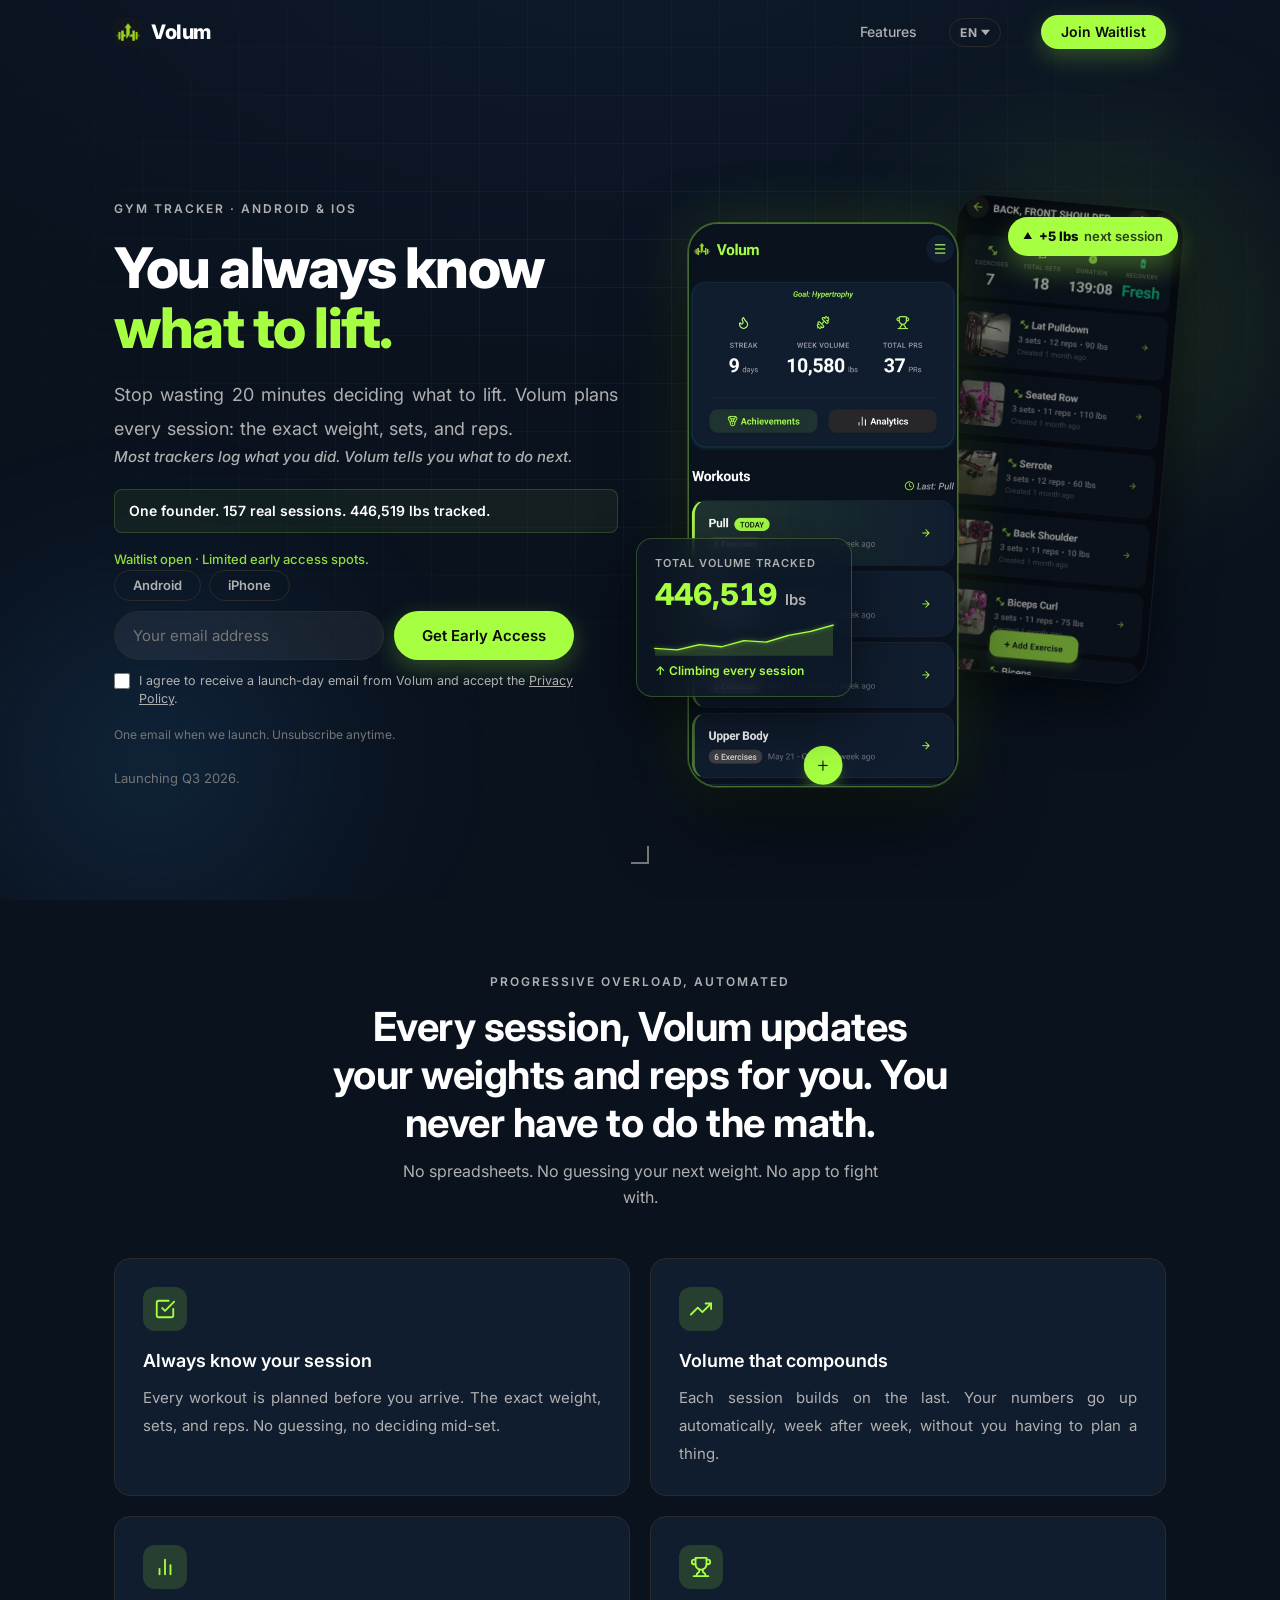
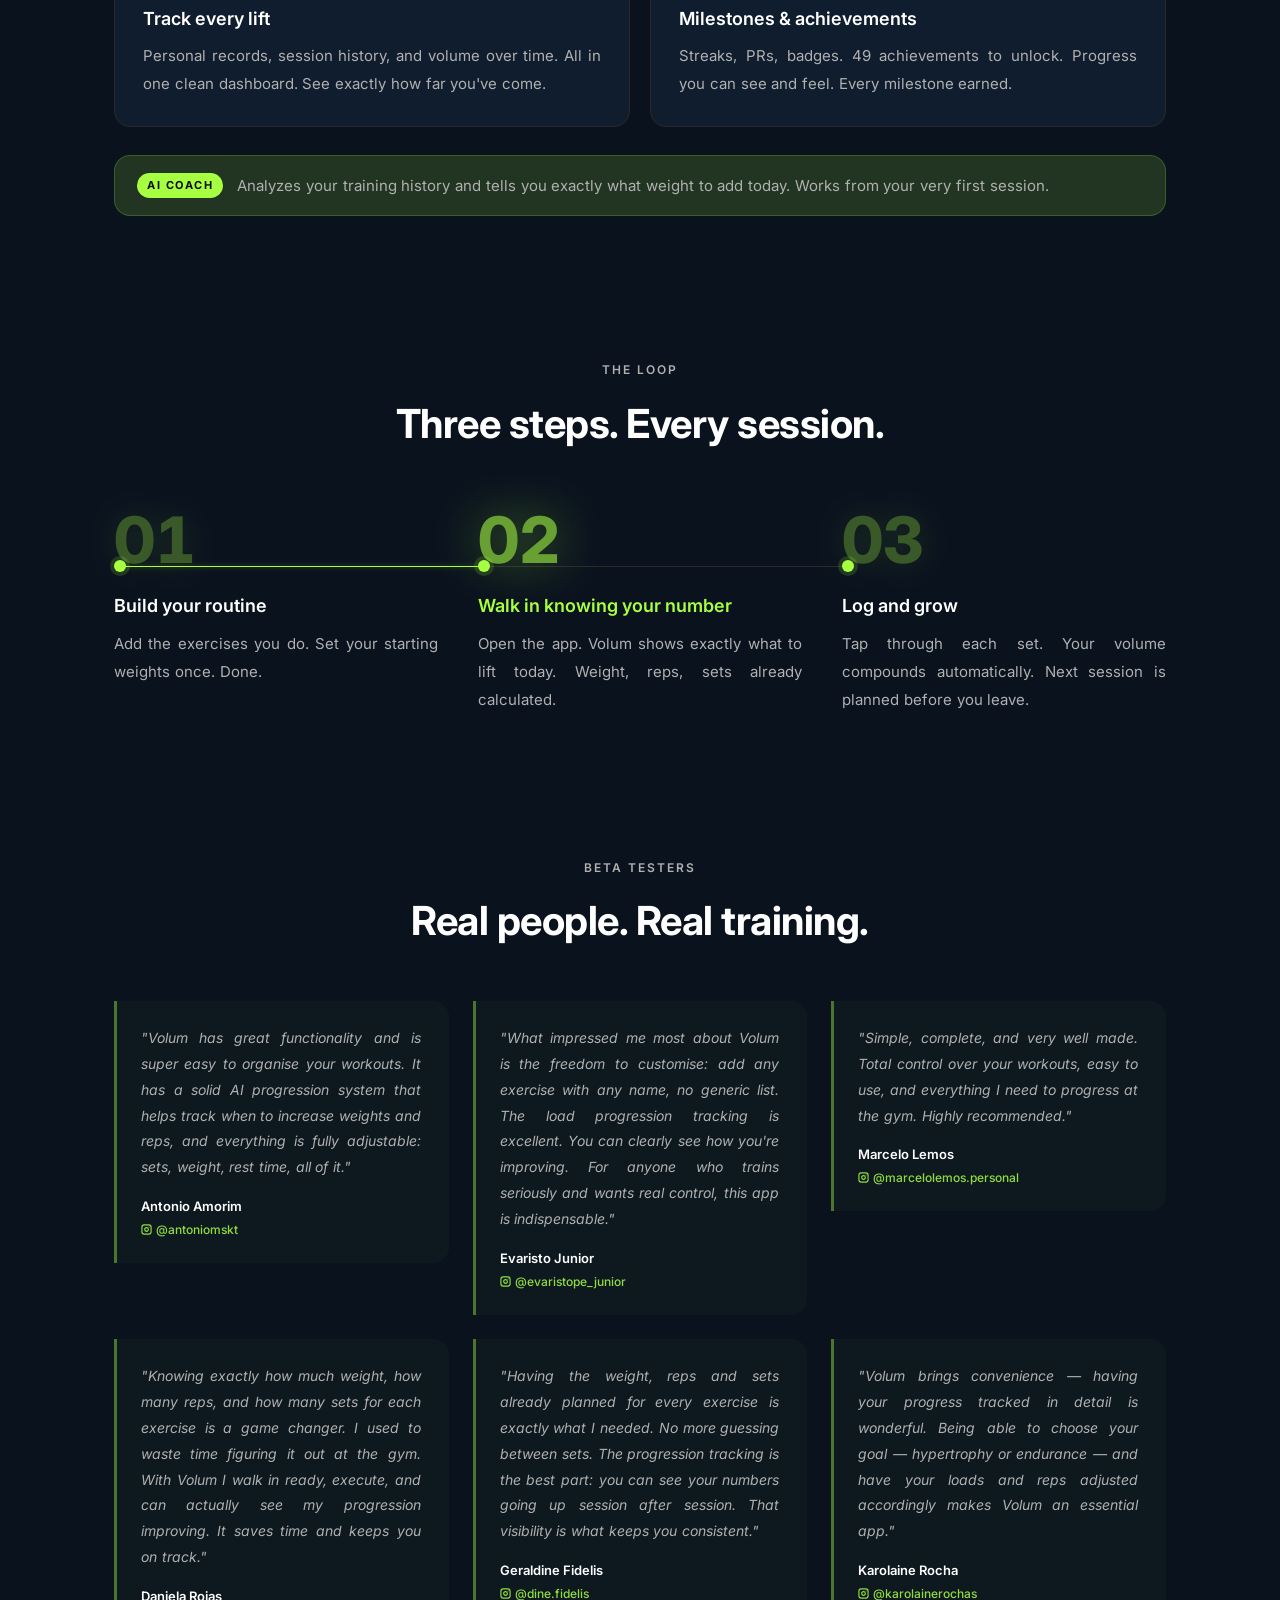
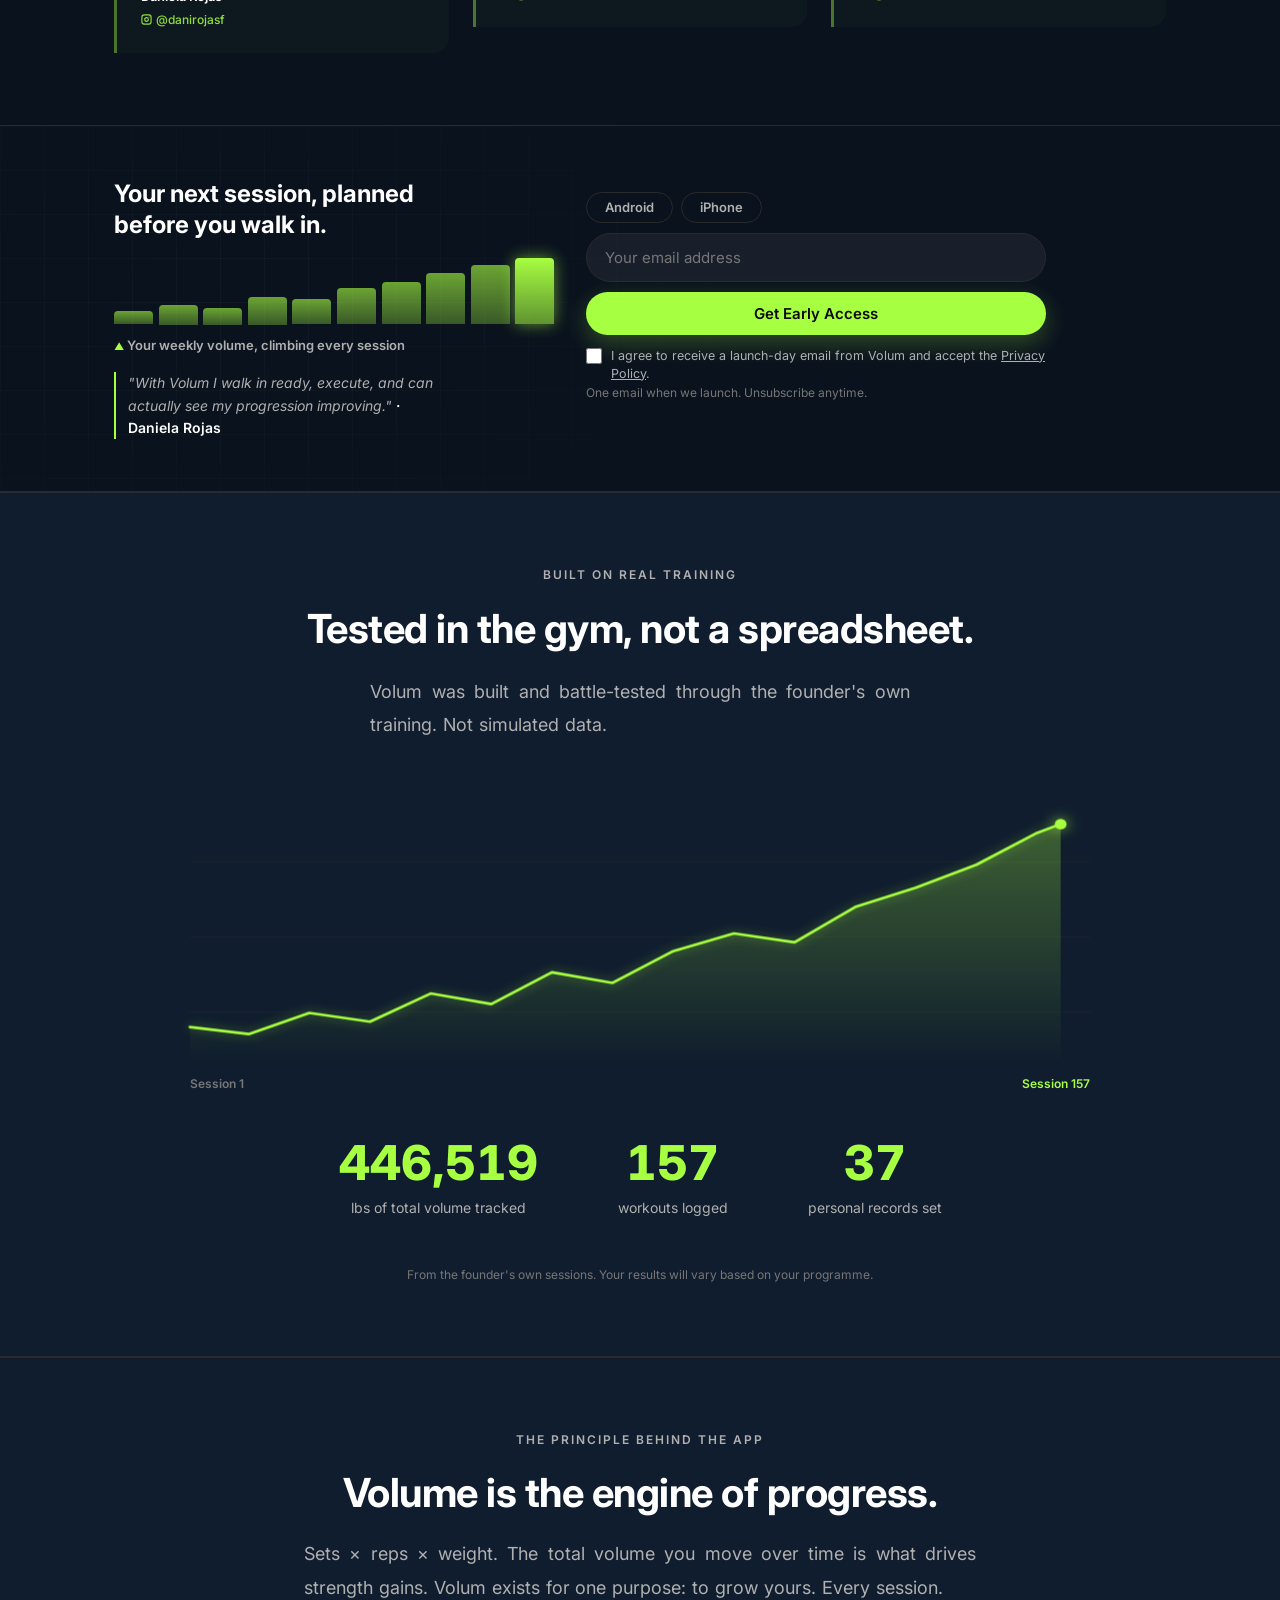
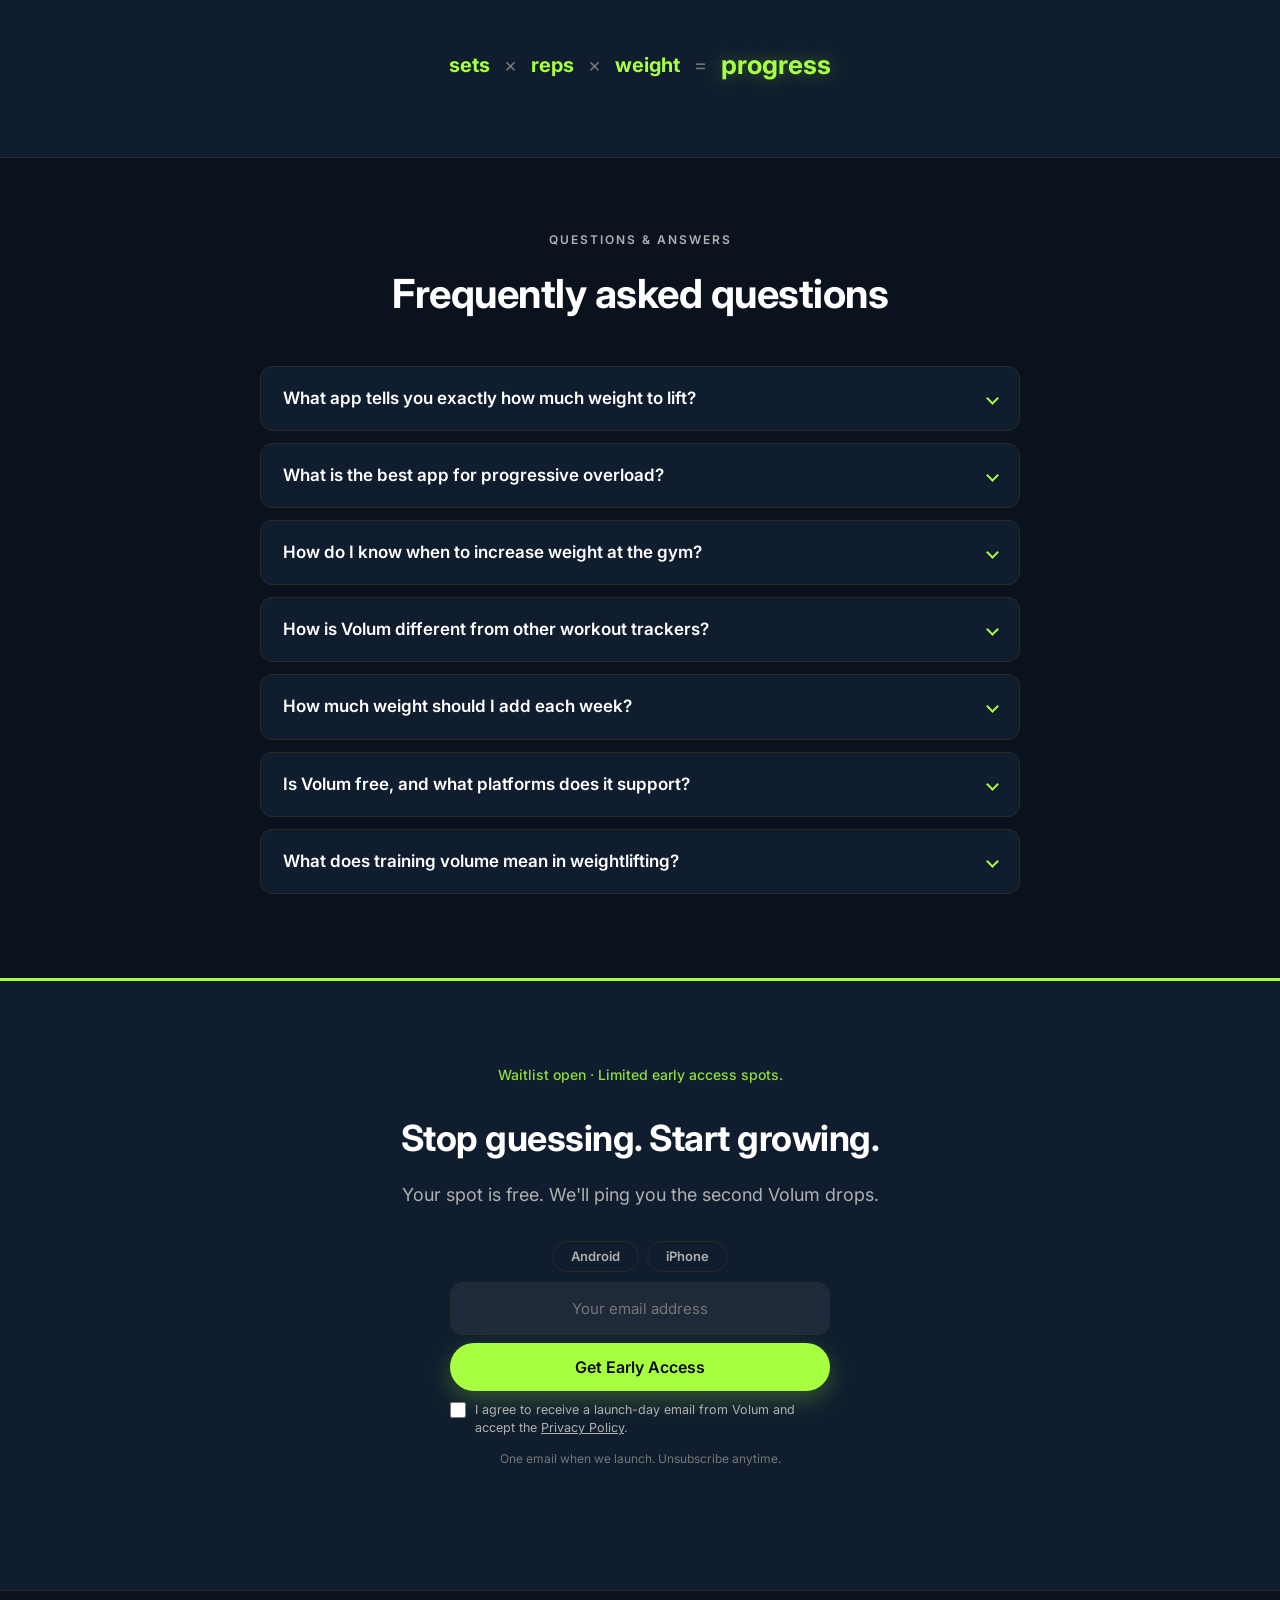
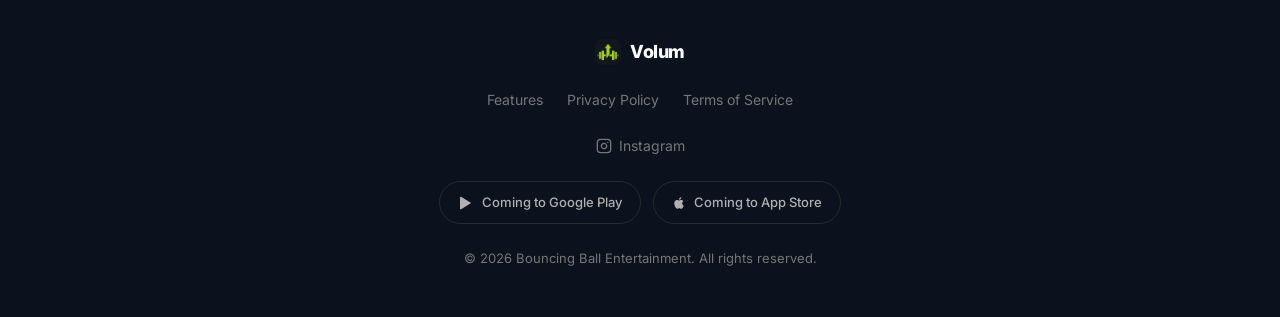
==== index.html @ 9fd7bd4d "feat: redesign hero with app screenshots + volume data card Add app-home/app-workout screens to hero" ====
<!DOCTYPE html>
<html lang="en">
<head>
  <meta charset="UTF-8">
  <meta name="viewport" content="width=device-width, initial-scale=1.0">
  <title>Volum: Free Workout Tracker App · Progressive Overload Made Simple</title>
  <meta name="description" content="Know exactly what to lift every session. Volum plans your workout: weight, sets, and reps. Your volume grows automatically. Free gym log app for Android & iOS, launching Q3 2026.">

  <meta property="og:title"       content="Volum: Free Workout Tracker App">
  <meta property="og:description" content="Know exactly what to lift every session. Volum plans your workout so your volume grows automatically.">
  <meta property="og:image"       content="https://app-volum.com/assets/icon.png">
  <meta property="og:image:width"  content="1024">
  <meta property="og:image:height" content="1024">
  <meta property="og:type"        content="website">
  <meta property="og:url"         content="https://app-volum.com/">
  <meta property="og:locale"      content="en_US">
  <meta name="twitter:card"       content="summary_large_image">
  <link rel="canonical"           href="https://app-volum.com/">
  <link rel="alternate" hreflang="en" href="https://app-volum.com/">
  <link rel="alternate" hreflang="es" href="https://app-volum.com/es/">
  <link rel="alternate" hreflang="pt" href="https://app-volum.com/pt/">
  <link rel="alternate" hreflang="x-default" href="https://app-volum.com/">

  <link rel="preload" as="image" href="assets/icon.png">

  <script defer data-domain="app-volum.com"
          src="https://plausible.io/js/script.js"></script>
  <script>window.plausible=window.plausible||function(){(window.plausible.q=window.plausible.q||[]).push(arguments)}</script>

  <script type="application/ld+json">
  {
    "@context": "https://schema.org",
    "@type": "SoftwareApplication",
    "name": "Volum",
    "description": "Free workout tracker app that plans every session: weight, sets, and reps. Your volume grows automatically.",
    "operatingSystem": ["Android", "iOS"],
    "applicationCategory": "HealthApplication",
    "inLanguage": ["en", "es", "pt"],
    "offers": { "@type": "Offer", "price": "0", "priceCurrency": "USD" },
    "url": "https://app-volum.com/"
  }
  </script>

  <script type="application/ld+json">
  {
    "@context": "https://schema.org",
    "@type": "FAQPage",
    "mainEntity": [
      {
        "@type": "Question",
        "name": "What app tells you exactly how much weight to lift?",
        "acceptedAnswer": { "@type": "Answer", "text": "Volum tells you the exact weight, sets, and reps for every exercise before you start. It analyzes your training history and uses an AI Coach to apply progressive overload automatically, so you never have to guess your next weight at the gym." }
      },
      {
        "@type": "Question",
        "name": "What is the best app for progressive overload?",
        "acceptedAnswer": { "@type": "Answer", "text": "Volum is built specifically for progressive overload. Instead of only logging what you did, it plans your next session, increasing weight, reps, or sets automatically based on your performance, so your training volume keeps climbing week after week." }
      },
      {
        "@type": "Question",
        "name": "How do I know when to increase weight at the gym?",
        "acceptedAnswer": { "@type": "Answer", "text": "A simple rule: increase the weight once you can complete all your planned sets and reps with one or two reps left in reserve. Volum tracks this for you and tells you exactly when and how much to add each session." }
      },
      {
        "@type": "Question",
        "name": "How is Volum different from other workout trackers?",
        "acceptedAnswer": { "@type": "Answer", "text": "Most trackers only log what you already did. Volum is a workout planner: it tells you what to do next. Every session's weight, sets, and reps are calculated for you in advance, then logged as you train, with no spreadsheets and no guessing." }
      },
      {
        "@type": "Question",
        "name": "How much weight should I add each week?",
        "acceptedAnswer": { "@type": "Answer", "text": "For most lifts, adding roughly 2.5 to 5 percent once you hit your rep targets is a sustainable rate of progression. The right amount depends on the exercise and your recovery, so Volum calculates it per exercise to keep each jump small enough to progress safely." }
      },
      {
        "@type": "Question",
        "name": "Is Volum free, and what platforms does it support?",
        "acceptedAnswer": { "@type": "Answer", "text": "Yes. Volum is a free workout tracker for Android and iOS, launching Q3 2026. Join the waitlist to get early access and a single email on launch day, with no credit card required." }
      },
      {
        "@type": "Question",
        "name": "What does training volume mean in weightlifting?",
        "acceptedAnswer": { "@type": "Answer", "text": "Training volume is sets times reps times weight, the total amount of work you move over time. It is a primary driver of muscle and strength gains. Volum tracks your volume every session and grows it gradually through automatic progressive overload." }
      }
    ]
  }
  </script>

  <meta name="theme-color" content="#0A121E">
  <link rel="icon" href="assets/icon.png">
  <link rel="stylesheet" href="style.css?v=2.0">
  <link rel="preconnect" href="https://fonts.googleapis.com">
  <link rel="preconnect" href="https://fonts.gstatic.com" crossorigin>
  <link rel="preload" as="style" href="https://fonts.googleapis.com/css2?family=Inter:wght@400;500;600;700;800&display=swap" onload="this.rel='stylesheet'">
  <noscript><link rel="stylesheet" href="https://fonts.googleapis.com/css2?family=Inter:wght@400;500;600;700;800&display=swap"></noscript>
</head>
<body>

  <!-- ═══════════════════════════════ NAVBAR ═══════════════════════════════ -->
  <nav class="navbar" id="navbar">
    <div class="nav-inner">
      <a href="index.html" class="nav-logo" aria-label="Volum home">
        <img src="assets/icon.png" alt="" class="nav-logo-mark">
        <span class="nav-logo-text">Volum</span>
      </a>
      <div class="nav-links">
        <a href="#features" data-i18n="nav_features">Features</a>
      </div>

      <div class="lang-picker" id="lang-picker">
        <button class="lang-btn" id="lang-btn"
                aria-haspopup="listbox" aria-expanded="false" aria-label="Change language">
          <span id="lang-label">EN</span>
          <svg viewBox="0 0 10 6" fill="currentColor" aria-hidden="true"><path d="M0 0l5 6 5-6z"/></svg>
        </button>
        <ul class="lang-dropdown" id="lang-dropdown" role="listbox" aria-label="Language">
          <li role="option" data-lang="en" tabindex="0" aria-selected="true">English</li>
          <li role="option" data-lang="es" tabindex="0" aria-selected="false">Español</li>
          <li role="option" data-lang="pt" tabindex="0" aria-selected="false">Português</li>
        </ul>
      </div>

      <a href="#waitlist" class="btn btn-accent btn-sm nav-cta" data-i18n="nav_waitlist">Join Waitlist</a>
      <button class="hamburger" id="hamburger"
              aria-label="Open menu" aria-expanded="false" aria-controls="nav-mobile">
        <span></span><span></span><span></span>
      </button>
    </div>
    <div class="nav-mobile" id="nav-mobile">
      <a href="#features"     data-i18n="nav_features">Features</a>
      <a href="#how-it-works" data-i18n="nav_how_it_works">How It Works</a>
      <a href="#testimonials" data-i18n="nav_testimonials">Testimonials</a>
      <a href="#real-numbers" data-i18n="nav_real_results">Real Results</a>
      <a href="#waitlist" class="btn btn-accent" data-i18n="nav_waitlist">Join Waitlist</a>
    </div>
  </nav>

  <!-- ════════════════════════════════ HERO ════════════════════════════════ -->
  <section class="hero">
    <div class="hero-bg" aria-hidden="true">
      <div class="hero-grid"></div>
      <div class="hero-glow hero-glow-blue"></div>
      <div class="hero-glow hero-glow-lime"></div>
    </div>

    <div class="container hero-row">

      <div class="hero-content">
        <p class="hero-eyebrow" data-i18n="hero_eyebrow">Gym Tracker · Android & iOS</p>
        <h1 class="hero-headline" data-i18n-html="hero_headline">You always know<br><span class="hl">what to lift.</span></h1>
        <p class="hero-sub" data-i18n="hero_sub">
          Stop wasting 20 minutes deciding what to lift. Volum plans every session: the exact weight, sets, and reps.
        </p>
        <p class="hero-differentiator" data-i18n="hero_differentiator">Most trackers log what you did. Volum tells you what to do next.</p>
        <p class="hero-proof" data-i18n="hero_proof">One founder. 157 real sessions. 446,519 lbs tracked.</p>
        <p class="waitlist-count" data-i18n="waitlist_hint">Waitlist open · Limited early access spots.</p>
        <div class="platform-picker" data-form="waitlist-form-hero">
          <button type="button" class="btn btn-ghost btn-sm platform-btn" data-platform="android" data-i18n="platform_android">Android</button>
          <button type="button" class="btn btn-ghost btn-sm platform-btn" data-platform="ios" data-i18n="platform_ios">iPhone</button>
        </div>
        <form class="waitlist-form" id="waitlist-form-hero"
              action="https://formspree.io/f/mgoqbdyo" method="POST">
          <input type="hidden" name="utm_source" id="utm-source-hero">
          <input type="hidden" name="platform" class="platform-hidden-input">
          <input class="waitlist-input" type="email" name="email"
                 placeholder="Your email address"
                 data-i18n-placeholder="hero_input"
                 required autocomplete="email">
          <button class="btn btn-accent" type="submit" id="hero-submit-btn"
                  data-i18n="hero_btn">Get Early Access</button>
          <label class="form-consent-check">
            <input type="checkbox" name="consent" value="I agree to receive launch emails and accept the Privacy Policy" required>
            <span data-i18n-html="form_consent">I agree to receive a launch-day email from Volum and accept the <a href="https://bouncingballentertainment.github.io/volum-legal/privacy-policy.html" target="_blank" rel="noopener">Privacy Policy</a>.</span>
          </label>
        </form>
        <p class="form-privacy" data-i18n="form_privacy">No credit card. No spam. One email on launch day.</p>
        <p class="form-message" id="hero-form-msg" aria-live="polite"></p>
        <p class="hero-launch" data-i18n="hero_launch">Launching Q3 2026. Android & iOS.</p>
      </div>

      <div class="hero-visual" aria-label="Volum app screens">
        <div class="hero-stage">
          <div class="hero-screen hero-screen-back">
            <img src="assets/app-workout.jpeg"
                 alt="Volum workout screen showing each exercise with its planned sets, reps, and weight"
                 loading="lazy" width="980" height="2048">
          </div>
          <div class="hero-screen hero-screen-front">
            <img src="assets/app-home.jpeg"
                 alt="Volum home screen showing a 9-day streak, 10,580 lbs weekly volume, and 37 personal records"
                 loading="eager" width="980" height="2048">
          </div>

          <div class="hero-datacard">
            <span class="hero-datacard-label" data-i18n="hero_card_label">Total volume tracked</span>
            <span class="hero-datacard-value"><span class="hero-datacard-num" data-countup="446519">446,519</span> <span class="hero-datacard-unit">lbs</span></span>
            <svg class="hero-spark" viewBox="0 0 200 70" fill="none" preserveAspectRatio="none" aria-hidden="true">
              <path class="hero-spark-area" d="M0,55 L25,58 L50,48 L75,52 L100,40 L125,43 L150,30 L175,22 L200,10 L200,70 L0,70 Z"></path>
              <path class="hero-spark-line" pathLength="1" d="M0,55 L25,58 L50,48 L75,52 L100,40 L125,43 L150,30 L175,22 L200,10"></path>
            </svg>
            <span class="hero-datacard-trend" data-i18n="hero_card_trend">↑ Climbing every session</span>
          </div>

          <div class="hero-chip">
            <span class="hero-chip-up" aria-hidden="true">▲</span> +5 lbs <em data-i18n="hero_chip">next session</em>
          </div>
        </div>
      </div>

    </div><!-- /hero-row -->

    <div class="hero-scroll-hint" aria-hidden="true"><span></span></div>
  </section>

  <!-- ══════════════════════════════ FEATURES ══════════════════════════════ -->
  <section class="features" id="features">
    <div class="container">
      <p class="eyebrow" data-i18n="features_eyebrow">Progressive overload, automated</p>
      <h2 data-i18n-html="features_h2">Every session, Volum updates your weights and reps for you. You never have to do the math.</h2>
      <p class="features-tagline" data-i18n="features_tagline">No spreadsheets. No guessing your next weight. No app to fight with.</p>
      <div class="features-grid">

        <div class="feature-card">
          <div class="feature-icon" aria-hidden="true">
            <svg width="22" height="22" viewBox="0 0 24 24" fill="none"
                 stroke="currentColor" stroke-width="2" stroke-linecap="round" stroke-linejoin="round">
              <path d="M9 11l3 3L22 4"/>
              <path d="M21 12v7a2 2 0 01-2 2H5a2 2 0 01-2-2V5a2 2 0 012-2h11"/>
            </svg>
          </div>
          <h3 data-i18n="feat1_h3">Always know your session</h3>
          <p data-i18n="feat1_p">Every workout is planned before you arrive. The exact weight, sets, and reps. No guessing, no deciding mid-set.</p>
        </div>

        <div class="feature-card">
          <div class="feature-icon" aria-hidden="true">
            <svg width="22" height="22" viewBox="0 0 24 24" fill="none"
                 stroke="currentColor" stroke-width="2" stroke-linecap="round" stroke-linejoin="round">
              <polyline points="23 6 13.5 15.5 8.5 10.5 1 18"/>
              <polyline points="17 6 23 6 23 12"/>
            </svg>
          </div>
          <h3 data-i18n="feat2_h3">Volume that compounds</h3>
          <p data-i18n="feat2_p">Each session builds on the last. Your numbers go up automatically, week after week, without you having to plan a thing.</p>
        </div>

        <div class="feature-card">
          <div class="feature-icon" aria-hidden="true">
            <svg width="22" height="22" viewBox="0 0 24 24" fill="none"
                 stroke="currentColor" stroke-width="2" stroke-linecap="round" stroke-linejoin="round">
              <line x1="18" y1="20" x2="18" y2="10"/>
              <line x1="12" y1="20" x2="12" y2="4"/>
              <line x1="6"  y1="20" x2="6"  y2="14"/>
            </svg>
          </div>
          <h3 data-i18n="feat3_h3">Track every lift</h3>
          <p data-i18n="feat3_p">Personal records, session history, and volume over time. All in one clean dashboard. See exactly how far you've come.</p>
        </div>

        <div class="feature-card">
          <div class="feature-icon" aria-hidden="true">
            <svg width="22" height="22" viewBox="0 0 24 24" fill="none"
                 stroke="currentColor" stroke-width="2" stroke-linecap="round" stroke-linejoin="round">
              <path d="M6 9H4.5a2.5 2.5 0 010-5H6"/>
              <path d="M18 9h1.5a2.5 2.5 0 000-5H18"/>
              <path d="M4 22h16"/>
              <path d="M10 14.66V17c0 .55-.47.98-.97 1.21C7.85 18.75 7 20.24 7 22"/>
              <path d="M14 14.66V17c0 .55.47.98.97 1.21C16.15 18.75 17 20.24 17 22"/>
              <path d="M18 2H6v7a6 6 0 0012 0V2z"/>
            </svg>
          </div>
          <h3 data-i18n="feat4_h3">Milestones & achievements</h3>
          <p data-i18n="feat4_p">Streaks, PRs, badges. 49 achievements to unlock. Progress you can see and feel. Every milestone earned.</p>
        </div>

      </div>

      <div class="features-ai-callout">
        <span class="features-ai-badge">AI Coach</span>
        <p data-i18n="features_ai">Analyzes your training history and tells you exactly what weight to add today. Works from your very first session.</p>
      </div>
    </div>
  </section>

  <!-- ════════════════════════════ HOW IT WORKS ════════════════════════════ -->
  <section class="how-it-works" id="how-it-works">
    <div class="container">
      <p class="eyebrow" data-i18n="hiw_eyebrow">The loop</p>
      <h2 data-i18n="hiw_h2">Three steps. Every session.</h2>
      <div class="steps-grid" id="steps-grid">

        <div class="step">
          <span class="step-number" aria-hidden="true">01</span>
          <div class="step-dot" aria-hidden="true"></div>
          <h3 data-i18n="step1_h3">Build your routine</h3>
          <p data-i18n="step1_p">Add the exercises you do. Set your starting weights once. Done.</p>
        </div>

        <div class="step">
          <span class="step-number" aria-hidden="true">02</span>
          <div class="step-dot" aria-hidden="true"></div>
          <h3 data-i18n="step2_h3">Walk in knowing your number</h3>
          <p data-i18n="step2_p">Open the app. Volum shows exactly what to lift today. Weight, reps, sets already calculated.</p>
        </div>

        <div class="step">
          <span class="step-number" aria-hidden="true">03</span>
          <div class="step-dot" aria-hidden="true"></div>
          <h3 data-i18n="step3_h3">Log and grow</h3>
          <p data-i18n="step3_p">Tap through each set. Your volume compounds automatically. Next session is planned before you leave.</p>
        </div>

      </div>
    </div>
  </section>

  <!-- ════════════════════════════ TESTIMONIALS ═══════════════════════════ -->
  <section class="testimonials" id="testimonials">
    <div class="container">
      <p class="eyebrow" data-i18n="testimonials_eyebrow">Beta Testers</p>
      <h2 class="testimonials-heading" data-i18n="testimonials_h2">Real people. Real training.</h2>
      <div class="testimonials-grid">

        <div class="testimonial-card" data-href="https://www.instagram.com/antoniomskt/">
          <blockquote class="testimonial-quote" data-i18n="testimonial1_quote">"Volum has great functionality and is super easy to organise your workouts. It has a solid AI progression system that helps track when to increase weights and reps, and everything is fully adjustable: sets, weight, rest time, all of it."</blockquote>
          <div class="testimonial-attr">
            <span class="testimonial-name">Antonio Amorim</span>
            <a class="testimonial-handle" href="https://www.instagram.com/antoniomskt/" target="_blank" rel="noopener"><svg width="11" height="11" viewBox="0 0 24 24" fill="none" stroke="currentColor" stroke-width="2.5" stroke-linecap="round" stroke-linejoin="round" aria-hidden="true"><rect x="2" y="2" width="20" height="20" rx="5" ry="5"/><path d="M16 11.37A4 4 0 1112.63 8 4 4 0 0116 11.37z"/><line x1="17.5" y1="6.5" x2="17.51" y2="6.5"/></svg>@antoniomskt</a>
          </div>
        </div>

        <div class="testimonial-card" data-href="https://www.instagram.com/evaristope_junior/">
          <blockquote class="testimonial-quote" data-i18n="testimonial2_quote">"What impressed me most about Volum is the freedom to customise: add any exercise with any name, no generic list. The load progression tracking is excellent. You can clearly see how you're improving. For anyone who trains seriously and wants real control, this app is indispensable."</blockquote>
          <div class="testimonial-attr">
            <span class="testimonial-name">Evaristo Junior</span>
            <a class="testimonial-handle" href="https://www.instagram.com/evaristope_junior/" target="_blank" rel="noopener"><svg width="11" height="11" viewBox="0 0 24 24" fill="none" stroke="currentColor" stroke-width="2.5" stroke-linecap="round" stroke-linejoin="round" aria-hidden="true"><rect x="2" y="2" width="20" height="20" rx="5" ry="5"/><path d="M16 11.37A4 4 0 1112.63 8 4 4 0 0116 11.37z"/><line x1="17.5" y1="6.5" x2="17.51" y2="6.5"/></svg>@evaristope_junior</a>
          </div>
        </div>

        <div class="testimonial-card" data-href="https://www.instagram.com/marcelolemos.personal/">
          <blockquote class="testimonial-quote" data-i18n="testimonial3_quote">"Simple, complete, and very well made. Total control over your workouts, easy to use, and everything I need to progress at the gym. Highly recommended."</blockquote>
          <div class="testimonial-attr">
            <span class="testimonial-name">Marcelo Lemos</span>
            <a class="testimonial-handle" href="https://www.instagram.com/marcelolemos.personal/" target="_blank" rel="noopener"><svg width="11" height="11" viewBox="0 0 24 24" fill="none" stroke="currentColor" stroke-width="2.5" stroke-linecap="round" stroke-linejoin="round" aria-hidden="true"><rect x="2" y="2" width="20" height="20" rx="5" ry="5"/><path d="M16 11.37A4 4 0 1112.63 8 4 4 0 0116 11.37z"/><line x1="17.5" y1="6.5" x2="17.51" y2="6.5"/></svg>@marcelolemos.personal</a>
          </div>
        </div>

        <div class="testimonial-card" data-href="https://www.instagram.com/danirojasf/">
          <blockquote class="testimonial-quote" data-i18n="testimonial4_quote">"Knowing exactly how much weight, how many reps, and how many sets for each exercise is a game changer. I used to waste time figuring it out at the gym. With Volum I walk in ready, execute, and can actually see my progression improving. It saves time and keeps you on track."</blockquote>
          <div class="testimonial-attr">
            <span class="testimonial-name">Daniela Rojas</span>
            <a class="testimonial-handle" href="https://www.instagram.com/danirojasf/" target="_blank" rel="noopener"><svg width="11" height="11" viewBox="0 0 24 24" fill="none" stroke="currentColor" stroke-width="2.5" stroke-linecap="round" stroke-linejoin="round" aria-hidden="true"><rect x="2" y="2" width="20" height="20" rx="5" ry="5"/><path d="M16 11.37A4 4 0 1112.63 8 4 4 0 0116 11.37z"/><line x1="17.5" y1="6.5" x2="17.51" y2="6.5"/></svg>@danirojasf</a>
          </div>
        </div>

        <div class="testimonial-card" data-href="https://www.instagram.com/dine.fidelis/">
          <blockquote class="testimonial-quote" data-i18n="testimonial5_quote">"Having the weight, reps and sets already planned for every exercise is exactly what I needed. No more guessing between sets. The progression tracking is the best part: you can see your numbers going up session after session. That visibility is what keeps you consistent."</blockquote>
          <div class="testimonial-attr">
            <span class="testimonial-name">Geraldine Fidelis</span>
            <a class="testimonial-handle" href="https://www.instagram.com/dine.fidelis/" target="_blank" rel="noopener"><svg width="11" height="11" viewBox="0 0 24 24" fill="none" stroke="currentColor" stroke-width="2.5" stroke-linecap="round" stroke-linejoin="round" aria-hidden="true"><rect x="2" y="2" width="20" height="20" rx="5" ry="5"/><path d="M16 11.37A4 4 0 1112.63 8 4 4 0 0116 11.37z"/><line x1="17.5" y1="6.5" x2="17.51" y2="6.5"/></svg>@dine.fidelis</a>
          </div>
        </div>

        <div class="testimonial-card" data-href="https://www.instagram.com/karolainerochas/">
          <blockquote class="testimonial-quote" data-i18n="testimonial6_quote">"Volum brings convenience — having your progress tracked in detail is wonderful. Being able to choose your goal — hypertrophy or endurance — and have your loads and reps adjusted accordingly makes Volum an essential app."</blockquote>
          <div class="testimonial-attr">
            <span class="testimonial-name">Karolaine Rocha</span>
            <a class="testimonial-handle" href="https://www.instagram.com/karolainerochas/" target="_blank" rel="noopener"><svg width="11" height="11" viewBox="0 0 24 24" fill="none" stroke="currentColor" stroke-width="2.5" stroke-linecap="round" stroke-linejoin="round" aria-hidden="true"><rect x="2" y="2" width="20" height="20" rx="5" ry="5"/><path d="M16 11.37A4 4 0 1112.63 8 4 4 0 0116 11.37z"/><line x1="17.5" y1="6.5" x2="17.51" y2="6.5"/></svg>@karolainerochas</a>
          </div>
        </div>

      </div>
    </div>
  </section>

  <!-- ══════════════════════════════ MID-PAGE CTA ══════════════════════════ -->
  <section class="mid-cta">
    <div class="container">
      <div class="mid-cta-inner">
        <div class="mid-cta-left">
          <p class="mid-cta-heading" data-i18n="mid_cta_text">Your next session, planned before you walk in.</p>
          <div class="mid-cta-data">
            <div class="mcd-bars" aria-hidden="true">
              <span style="height:20%"></span>
              <span style="height:30%"></span>
              <span style="height:25%"></span>
              <span style="height:42%"></span>
              <span style="height:38%"></span>
              <span style="height:55%"></span>
              <span style="height:64%"></span>
              <span style="height:78%"></span>
              <span style="height:90%"></span>
              <span style="height:100%" class="mcd-peak"></span>
            </div>
            <p class="mcd-caption"><span class="mcd-arrow" aria-hidden="true">▲</span> <span data-i18n="mid_cta_stat">Your weekly volume, climbing every session</span></p>
          </div>
          <blockquote class="mid-cta-quote" data-i18n-html="mid_cta_quote">"With Volum I walk in ready, execute, and can actually see my progression improving."<cite> · Daniela Rojas</cite></blockquote>
        </div>
        <div class="mid-cta-right">
          <div class="platform-picker" data-form="waitlist-form-mid">
            <button type="button" class="btn btn-ghost btn-sm platform-btn" data-platform="android" data-i18n="platform_android">Android</button>
            <button type="button" class="btn btn-ghost btn-sm platform-btn" data-platform="ios" data-i18n="platform_ios">iPhone</button>
          </div>
          <form class="waitlist-form mid-cta-form" id="waitlist-form-mid"
                action="https://formspree.io/f/mgoqbdyo" method="POST">
            <input type="hidden" name="utm_source" id="utm-source-mid">
            <input type="hidden" name="platform" class="platform-hidden-input">
            <input class="waitlist-input" type="email" name="email"
                   placeholder="Your email address"
                   data-i18n-placeholder="hero_input"
                   required autocomplete="email">
            <button class="btn btn-accent" type="submit" id="mid-submit-btn"
                    data-i18n="hero_btn">Get Early Access</button>
            <label class="form-consent-check">
              <input type="checkbox" name="consent" value="I agree to receive launch emails and accept the Privacy Policy" required>
              <span data-i18n-html="form_consent">I agree to receive a launch-day email from Volum and accept the <a href="https://bouncingballentertainment.github.io/volum-legal/privacy-policy.html" target="_blank" rel="noopener">Privacy Policy</a>.</span>
            </label>
          </form>
          <p class="form-privacy" data-i18n="form_privacy">No credit card. No spam. One email on launch day.</p>
            <p class="form-message" id="mid-form-msg" aria-live="polite"></p>
        </div>
      </div>
    </div>
  </section>

  <!-- ════════════════════════════ REAL NUMBERS ════════════════════════════ -->
  <section class="real-numbers" id="real-numbers">
    <div class="container">
      <p class="eyebrow" data-i18n="stats_eyebrow">Built on real training</p>
      <h2 data-i18n="stats_h2">Tested in the gym, not a spreadsheet.</h2>
      <p class="section-sub" data-i18n="stats_sub">
        Volum was built and battle-tested through the founder's own training. Not simulated data.
      </p>
      <div class="volume-chart" id="volume-chart">
        <svg class="vc-svg" viewBox="0 0 920 340" preserveAspectRatio="none" aria-hidden="true">
          <defs>
            <linearGradient id="vc-fill" x1="0" y1="0" x2="0" y2="1">
              <stop offset="0%" stop-color="#A7FF41" stop-opacity="0.30"></stop>
              <stop offset="100%" stop-color="#A7FF41" stop-opacity="0"></stop>
            </linearGradient>
          </defs>
          <g class="vc-grid" stroke="#2A2A2A" stroke-width="1">
            <line x1="0" y1="85" x2="920" y2="85"></line>
            <line x1="0" y1="170" x2="920" y2="170"></line>
            <line x1="0" y1="255" x2="920" y2="255"></line>
          </g>
          <path class="vc-area" fill="url(#vc-fill)" d="M0,272 L60,280 L122,256 L184,266 L246,234 L308,246 L370,210 L432,222 L494,186 L556,166 L618,176 L680,136 L742,114 L804,88 L866,52 L890,42 L890,315 L0,315 Z"></path>
          <path class="vc-line" pathLength="1" fill="none" stroke="#A7FF41" stroke-width="3" stroke-linecap="round" stroke-linejoin="round" d="M0,272 L60,280 L122,256 L184,266 L246,234 L308,246 L370,210 L432,222 L494,186 L556,166 L618,176 L680,136 L742,114 L804,88 L866,52 L890,42"></path>
          <circle class="vc-dot" cx="890" cy="42" r="6" fill="#A7FF41"></circle>
        </svg>
        <span class="vc-caption vc-cap-start" data-i18n="vc_start">Session 1</span>
        <span class="vc-caption vc-cap-end" data-i18n="vc_end">Session 157</span>
      </div>
      <div class="stats-grid">
        <div class="stat-item">
          <span class="stat-number" data-target="446519">446,519</span>
          <span class="stat-label" data-i18n="stat1_label">lbs of total volume tracked</span>
        </div>
        <div class="stat-item">
          <span class="stat-number" data-target="157">157</span>
          <span class="stat-label" data-i18n="stat2_label">workouts logged</span>
        </div>
        <div class="stat-item">
          <span class="stat-number" data-target="37">37</span>
          <span class="stat-label" data-i18n="stat3_label">personal records set</span>
        </div>
      </div>
      <p class="stats-fine-print" data-i18n="stats_fine">From the founder's own sessions. Your results will vary based on your programme.</p>
    </div>
  </section>

  <!-- ══════════════════════════ VOLUME STATEMENT ═══════════════════════════ -->
  <section class="volume-statement">
    <div class="container">
      <p class="eyebrow" data-i18n="vol_eyebrow">The principle behind the app</p>
      <h2 data-i18n="vol_h2">Volume is the engine of progress.</h2>
      <p class="volume-body" data-i18n="vol_body">
        Sets × reps × weight. The total volume you move over time is what drives strength gains.
        Volum exists for one purpose: to grow yours. Every session.
      </p>
      <div class="volume-formula" aria-label="sets times reps times weight equals progress">
        <span data-i18n="vol_sets">sets</span>
        <span class="op">×</span>
        <span data-i18n="vol_reps">reps</span>
        <span class="op">×</span>
        <span data-i18n="vol_weight">weight</span>
        <span class="op">=</span>
        <span data-i18n="vol_progress">progress</span>
      </div>
    </div>
  </section>

  <!-- ════════════════════════════════ FAQ ═════════════════════════════════ -->
  <section class="faq" id="faq">
    <div class="container">
      <p class="eyebrow" data-i18n="faq_eyebrow">Questions & answers</p>
      <h2 data-i18n="faq_h2">Frequently asked questions</h2>
      <div class="faq-list">
        <details class="faq-item">
          <summary data-i18n="faq_q1">What app tells you exactly how much weight to lift?</summary>
          <p class="faq-answer" data-i18n="faq_a1">Volum tells you the exact weight, sets, and reps for every exercise before you start. It analyzes your training history and uses an AI Coach to apply progressive overload automatically, so you never have to guess your next weight at the gym.</p>
        </details>
        <details class="faq-item">
          <summary data-i18n="faq_q2">What is the best app for progressive overload?</summary>
          <p class="faq-answer" data-i18n="faq_a2">Volum is built specifically for progressive overload. Instead of only logging what you did, it plans your next session, increasing weight, reps, or sets automatically based on your performance, so your training volume keeps climbing week after week.</p>
        </details>
        <details class="faq-item">
          <summary data-i18n="faq_q3">How do I know when to increase weight at the gym?</summary>
          <p class="faq-answer" data-i18n="faq_a3">A simple rule: increase the weight once you can complete all your planned sets and reps with one or two reps left in reserve. Volum tracks this for you and tells you exactly when and how much to add each session.</p>
        </details>
        <details class="faq-item">
          <summary data-i18n="faq_q4">How is Volum different from other workout trackers?</summary>
          <p class="faq-answer" data-i18n="faq_a4">Most trackers only log what you already did. Volum is a workout planner: it tells you what to do next. Every session's weight, sets, and reps are calculated for you in advance, then logged as you train, with no spreadsheets and no guessing.</p>
        </details>
        <details class="faq-item">
          <summary data-i18n="faq_q5">How much weight should I add each week?</summary>
          <p class="faq-answer" data-i18n="faq_a5">For most lifts, adding roughly 2.5 to 5 percent once you hit your rep targets is a sustainable rate of progression. The right amount depends on the exercise and your recovery, so Volum calculates it per exercise to keep each jump small enough to progress safely.</p>
        </details>
        <details class="faq-item">
          <summary data-i18n="faq_q6">Is Volum free, and what platforms does it support?</summary>
          <p class="faq-answer" data-i18n="faq_a6">Yes. Volum is a free workout tracker for Android and iOS, launching Q3 2026. Join the waitlist to get early access and a single email on launch day, with no credit card required.</p>
        </details>
        <details class="faq-item">
          <summary data-i18n="faq_q7">What does training volume mean in weightlifting?</summary>
          <p class="faq-answer" data-i18n="faq_a7">Training volume is sets times reps times weight, the total amount of work you move over time. It is a primary driver of muscle and strength gains. Volum tracks your volume every session and grows it gradually through automatic progressive overload.</p>
        </details>
      </div>
    </div>
  </section>

  <!-- ════════════════════════════ WAITLIST CTA ════════════════════════════ -->
  <section class="waitlist-section" id="waitlist">
    <div class="container waitlist-inner">
      <p class="waitlist-count" data-i18n="waitlist_hint">Waitlist open · Limited early access spots.</p>
      <h2 data-i18n="cta_h2">Stop guessing. Start growing.</h2>
      <p data-i18n="cta_p">Your spot is free. We'll ping you the second Volum drops.</p>
      <div class="platform-picker" data-form="waitlist-form-bottom">
        <button type="button" class="btn btn-ghost btn-sm platform-btn" data-platform="android" data-i18n="platform_android">Android</button>
        <button type="button" class="btn btn-ghost btn-sm platform-btn" data-platform="ios" data-i18n="platform_ios">iPhone</button>
      </div>
      <form class="waitlist-form waitlist-form-large" id="waitlist-form-bottom"
            action="https://formspree.io/f/mgoqbdyo" method="POST">
        <input type="hidden" name="utm_source" id="utm-source-bottom">
        <input type="hidden" name="platform" class="platform-hidden-input">
        <input class="waitlist-input" type="email" name="email"
               placeholder="Your email address"
               data-i18n-placeholder="hero_input"
               required autocomplete="email">
        <button class="btn btn-accent" type="submit" id="bottom-submit-btn"
                data-i18n="cta_btn">Notify Me on Launch Day</button>
        <label class="form-consent-check">
          <input type="checkbox" name="consent" value="I agree to receive launch emails and accept the Privacy Policy" required>
          <span data-i18n-html="form_consent">I agree to receive a launch-day email from Volum and accept the <a href="https://bouncingballentertainment.github.io/volum-legal/privacy-policy.html" target="_blank" rel="noopener">Privacy Policy</a>.</span>
        </label>
      </form>
      <p class="form-privacy" data-i18n="form_privacy">No credit card. No spam. One email on launch day.</p>
      <!-- consent moved into form as required opt-in checkbox -->
      <p class="form-message" id="bottom-form-msg" aria-live="polite"></p>
      <div class="share-nudge" id="share-nudge" style="display:none;">
        <span data-i18n="share_nudge">Know someone who lifts?</span>
        <button type="button" id="share-btn" data-i18n="share_btn">Share this page</button>
        <p class="share-copied" id="share-copied" data-i18n="share_copied">Link copied!</p>
      </div>
    </div>
  </section>

  <!-- ════════════════════════════════ FOOTER ══════════════════════════════ -->
  <footer class="footer">
    <div class="container footer-inner">
      <a href="index.html" class="nav-logo footer-logo" aria-label="Volum home">
        <img src="assets/icon.png" alt="" class="nav-logo-mark">
        <span class="nav-logo-text">Volum</span>
      </a>
      <nav class="footer-links" aria-label="Footer navigation">
        <a href="#features"    data-i18n="nav_features">Features</a>
        <a href="https://bouncingballentertainment.github.io/volum-legal/privacy-policy.html"
           target="_blank" rel="noopener" data-i18n="footer_privacy">Privacy Policy</a>
        <a href="https://bouncingballentertainment.github.io/volum-legal/terms-of-service.html"
           target="_blank" rel="noopener" data-i18n="footer_terms">Terms of Service</a>
      </nav>
      <div class="footer-social">
        <a href="https://www.instagram.com/app.volum/" target="_blank" rel="noopener" aria-label="Follow Volum on Instagram">
          <svg width="16" height="16" viewBox="0 0 24 24" fill="none" stroke="currentColor" stroke-width="2" stroke-linecap="round" stroke-linejoin="round" aria-hidden="true">
            <rect x="2" y="2" width="20" height="20" rx="5" ry="5"/>
            <path d="M16 11.37A4 4 0 1112.63 8 4 4 0 0116 11.37z"/>
            <line x1="17.5" y1="6.5" x2="17.51" y2="6.5"/>
          </svg>
          Instagram
        </a>
      </div>
      <div class="footer-badges">
        <span class="badge badge-play" id="play-badge" aria-label="Coming to Google Play" title="Coming soon">
          <svg class="badge-icon" width="16" height="16" viewBox="0 0 24 24" fill="currentColor" aria-hidden="true"><path d="M3 20.5v-17c0-.83.92-1.3 1.6-.86l14 8.5a1 1 0 010 1.72l-14 8.5C3.92 21.8 3 21.33 3 20.5z"/></svg>
          <span data-i18n="footer_play">Coming to Google Play</span>
        </span>
        <span class="badge" title="iOS version coming soon">
          <svg class="badge-icon" width="14" height="16" viewBox="0 0 24 24" fill="currentColor" aria-hidden="true"><path d="M18.71 19.5c-.83 1.24-1.71 2.45-3.05 2.47-1.34.03-1.77-.79-3.29-.79-1.53 0-2 .77-3.27.82-1.31.05-2.3-1.32-3.14-2.53C4.25 17 2.94 12.45 4.7 9.39c.87-1.52 2.43-2.48 4.12-2.51 1.28-.02 2.5.87 3.29.87.78 0 2.26-1.07 3.8-.91.65.03 2.47.26 3.64 1.98-.09.06-2.17 1.28-2.15 3.81.03 3.02 2.65 4.03 2.68 4.04-.03.07-.42 1.44-1.38 2.83M13 3.5c.73-.83 1.94-1.46 2.94-1.5.13 1.17-.34 2.35-1.04 3.19-.69.85-1.83 1.51-2.95 1.42-.15-1.15.41-2.35 1.05-3.11z"/></svg>
          <span data-i18n="footer_ios">Coming to App Store</span>
        </span>
      </div>
      <p class="footer-copy" data-i18n="footer_copy">© 2026 Bouncing Ball Entertainment. All rights reserved.</p>
    </div>
  </footer>

  <script src="script.js?v=2.0"></script>
</body>
</html>
---- style.css ----
/* ═══════════════════════════════════════════════════
   VOLUM — style.css  (v3)
   Lime-first, dark, athletic. Matches app design tokens.
═══════════════════════════════════════════════════ */

/* ─── CSS CUSTOM PROPERTIES ─────────────────────── */
:root {
  --bg-primary:     #0A121E;
  --bg-card:        #101D2E;
  --bg-surface:     #1A1A2E;
  --accent:         #A7FF41;
  --accent-glow:    rgba(167,255,65,0.15);
  --accent-text:    #0A0A0A;
  --brand:          #359EFF;
  --text-primary:   #FFFFFF;
  --text-secondary: #B0B0B0;
  --text-muted:     #767676;
  --border:         #2A2A2A;
  --error:          #FF5F57;
  --radius-card:    16px;
  --radius-pill:    999px;
  --font:           'Inter', system-ui, -apple-system, sans-serif;
  --max-width:      1100px;
  --section-pad:    72px;
}

/* ─── RESET ──────────────────────────────────────── */
*, *::before, *::after { box-sizing: border-box; margin: 0; padding: 0; }
html { scroll-behavior: smooth; -webkit-text-size-adjust: 100%; }
body {
  background: var(--bg-primary);
  color: var(--text-primary);
  font-family: var(--font);
  font-size: 16px;
  line-height: 1.6;
  -webkit-font-smoothing: antialiased;
}
img  { display: block; max-width: 100%; }
a    { color: inherit; text-decoration: none; }
button { cursor: pointer; border: none; background: none; font-family: inherit; }

/* ─── LAYOUT ─────────────────────────────────────── */
.container {
  width: 100%;
  max-width: var(--max-width);
  margin: 0 auto;
  padding: 0 24px;
}

.eyebrow {
  font-size: 12px;
  font-weight: 600;
  letter-spacing: 2px;
  text-transform: uppercase;
  color: var(--text-secondary);
  margin-bottom: 12px;
}

.section-sub {
  font-size: 18px;
  color: var(--text-secondary);
  max-width: 540px;
  margin: 14px auto 0;
  text-align: center;
  line-height: 1.7;
}

/* ─── BUTTONS ─────────────────────────────────────── */
.btn {
  display: inline-flex;
  align-items: center;
  justify-content: center;
  gap: 8px;
  padding: 14px 28px;
  border-radius: var(--radius-pill);
  font-size: 15px;
  font-weight: 600;
  line-height: 1;
  white-space: nowrap;
  transition: filter 150ms ease, box-shadow 150ms ease, transform 150ms ease, opacity 150ms ease;
  font-family: var(--font);
  border: none;
  cursor: pointer;
}

.btn-accent {
  background: var(--accent);
  color: var(--accent-text);
  box-shadow: 0 8px 24px rgba(167,255,65,0.25);
}
.btn-accent:hover         { filter: brightness(1.08); box-shadow: 0 12px 32px rgba(167,255,65,0.38); }
.btn-accent:active        { transform: scale(0.97); box-shadow: 0 4px 14px rgba(167,255,65,0.18); }
.btn-accent:focus-visible { outline: 2px solid #fff; outline-offset: 3px; }
.btn-accent:disabled      { opacity: 0.4; cursor: not-allowed; filter: none; box-shadow: none; }

.btn-ghost {
  background: transparent;
  color: var(--text-secondary);
  border: 1px solid var(--border);
}
.btn-ghost:hover         { border-color: var(--accent); color: var(--accent); }
.btn-ghost:active        { transform: scale(0.97); }
.btn-ghost:focus-visible { outline: 2px solid #fff; outline-offset: 3px; }

.btn-sm { padding: 10px 20px; font-size: 14px; }

@keyframes spin { to { transform: rotate(360deg); } }

/* ─── SKELETON ────────────────────────────────────── */
.skeleton {
  background: linear-gradient(90deg,
    var(--bg-card) 25%, var(--bg-surface) 50%, var(--bg-card) 75%);
  background-size: 200% 100%;
  animation: shimmer 1.5s infinite;
  border-radius: var(--radius-card);
}
@keyframes shimmer {
  from { background-position: 200% 0; }
  to   { background-position: -200% 0; }
}

/* ─── ANIMATIONS ──────────────────────────────────── */
@keyframes bounce-y {
  0%, 100% { transform: rotate(45deg) translate(0,0); }
  50%       { transform: rotate(45deg) translate(3px,3px); }
}
@keyframes fade-up {
  from { opacity: 0; transform: translateY(10px); }
  to   { opacity: 1; transform: translateY(0); }
}

/* ─── LANGUAGE PICKER ────────────────────────────── */
.lang-picker { position: relative; }

.lang-btn {
  display: flex;
  align-items: center;
  gap: 4px;
  padding: 6px 10px;
  background: transparent;
  border: 1px solid var(--border);
  border-radius: var(--radius-pill);
  color: var(--text-secondary);
  font-size: 12px;
  font-weight: 700;
  font-family: var(--font);
  letter-spacing: 0.5px;
  cursor: pointer;
  transition: border-color 150ms, color 150ms;
}
.lang-btn:hover         { border-color: var(--accent); color: var(--accent); }
.lang-btn:focus-visible { outline: 2px solid #fff; outline-offset: 3px; }
.lang-btn svg           { width: 9px; height: 9px; transition: transform 150ms ease; }
.lang-btn[aria-expanded="true"] svg { transform: rotate(180deg); }

.lang-dropdown {
  position: absolute;
  top: calc(100% + 8px);
  right: 0;
  background: var(--bg-surface);
  border: 1px solid var(--border);
  border-radius: 12px;
  overflow: hidden;
  list-style: none;
  min-width: 140px;
  box-shadow: 0 8px 24px rgba(0,0,0,0.45);
  display: none;
  z-index: 200;
}
.lang-dropdown.open { display: block; animation: fade-up 150ms ease both; }

.lang-dropdown li {
  padding: 11px 16px;
  font-size: 14px;
  font-weight: 500;
  color: var(--text-secondary);
  cursor: pointer;
  transition: background 120ms, color 120ms;
}
.lang-dropdown li:hover                  { background: var(--bg-card); color: var(--text-primary); }
.lang-dropdown li[aria-selected="true"]  { color: var(--accent); }
.lang-dropdown li:focus-visible          { outline: 2px solid var(--accent); outline-offset: -2px; }

.nav-mobile-lang {
  display: flex;
  gap: 8px;
  padding: 12px 0 4px;
}
.nav-mobile-lang button {
  flex: 1;
  padding: 8px;
  border: 1px solid var(--border);
  border-radius: 8px;
  background: transparent;
  color: var(--text-secondary);
  font-size: 13px;
  font-weight: 700;
  font-family: var(--font);
  cursor: pointer;
  transition: border-color 120ms, color 120ms;
}
.nav-mobile-lang button:hover,
.nav-mobile-lang button.active { border-color: var(--accent); color: var(--accent); }

/* ─── NAVBAR ──────────────────────────────────────── */
.navbar {
  position: fixed;
  top: 0; left: 0; right: 0;
  z-index: 100;
  transition: background 120ms ease, border-color 120ms ease;
  border-bottom: 1px solid transparent;
  transform: translateZ(0);
  will-change: transform;
}
.navbar.scrolled {
  background: rgba(26,26,46,0.88);
  backdrop-filter: blur(12px);
  -webkit-backdrop-filter: blur(12px);
  border-color: var(--border);
}

.nav-inner {
  max-width: var(--max-width);
  margin: 0 auto;
  padding: 0 24px;
  height: 64px;
  display: flex;
  align-items: center;
  gap: 32px;
}

.nav-logo img { height: 28px; width: auto; }

.nav-links { display: flex; gap: 28px; margin-left: auto; }
.nav-links a {
  font-size: 14px;
  font-weight: 500;
  color: var(--text-secondary);
  transition: color 150ms;
}
.nav-links a:hover,
.nav-links a[aria-current="page"] { color: var(--text-primary); }
.nav-links a:focus-visible { outline: 2px solid #fff; outline-offset: 3px; border-radius: 2px; }

.nav-cta { margin-left: 8px; }

.hamburger {
  display: none;
  flex-direction: column;
  gap: 5px;
  padding: 8px;
  margin-left: auto;
}
.hamburger span {
  display: block;
  width: 22px;
  height: 2px;
  background: var(--text-primary);
  border-radius: 2px;
  transition: transform 150ms ease, opacity 150ms ease;
}
.hamburger[aria-expanded="true"] span:nth-child(1) { transform: translateY(7px) rotate(45deg); }
.hamburger[aria-expanded="true"] span:nth-child(2) { opacity: 0; }
.hamburger[aria-expanded="true"] span:nth-child(3) { transform: translateY(-7px) rotate(-45deg); }
.hamburger:focus-visible { outline: 2px solid #fff; outline-offset: 3px; border-radius: 4px; }

.nav-mobile {
  display: none;
  flex-direction: column;
  padding: 8px 24px 20px;
  border-top: 1px solid var(--border);
  background: rgba(26,26,46,0.97);
  backdrop-filter: blur(12px);
  transform: translateZ(0);
}
.nav-mobile.open { display: flex; }
.nav-mobile a {
  font-size: 16px;
  font-weight: 500;
  color: var(--text-secondary);
  padding: 14px 0;
  border-bottom: 1px solid var(--border);
  transition: color 150ms;
}
.nav-mobile a:last-child { border-bottom: none; margin-top: 12px; text-align: center; }
.nav-mobile a:hover { color: var(--text-primary); }

/* ─── HERO ────────────────────────────────────────── */
.hero {
  position: relative;
  min-height: 100vh;
  display: flex;
  flex-direction: column;
  align-items: stretch;
  padding-top: 108px;
  overflow: hidden;
}

.hero-bg {
  position: absolute;
  inset: 0;
  background:
    radial-gradient(ellipse 70% 60% at 15% 100%, rgba(53,158,255,0.13) 0%, transparent 55%),
    url('assets/hero-bg.png') center / cover no-repeat;
  z-index: 0;
}
.hero-bg::after {
  content: '';
  position: absolute;
  inset: 0;
  background: rgba(10,18,30,0.88);
}

.hero-row {
  position: relative;
  z-index: 1;
  display: flex;
  align-items: center;
  justify-content: space-between;
  gap: 48px;
  flex: 1;
  padding-top: 20px;
  padding-bottom: 40px;
}

.hero-content {
  flex: 1;
  max-width: 560px;
}

.hero-phones {
  position: relative;
  z-index: 1;
  flex: 0 0 auto;
  overflow: visible;
}

.hero-phones::before {
  content: '';
  position: absolute;
  top: 0;
  left: 50%;
  transform: translateX(-50%);
  width: 70%;
  height: 100%;
  background: radial-gradient(ellipse at center top, rgba(167,255,65,0.07) 0%, transparent 65%);
  pointer-events: none;
  z-index: 0;
}

/* ─── PODIUM (hero 3-phone showcase) ────────────── */
.podium-deck {
  display: flex;
  justify-content: center;
  align-items: flex-end;
  perspective: 1400px;
}

.podium-card {
  position: relative;
  border-radius: 24px;
  overflow: hidden;
  cursor: pointer;
  flex-shrink: 0;
  aspect-ratio: 9 / 19;
  border: 1px solid rgba(255,255,255,0.08);
  transition: transform 350ms ease, box-shadow 350ms ease, filter 350ms ease, border-color 350ms ease;
}

.podium-card img {
  width: 100%;
  height: 100%;
  object-fit: cover;
  object-position: top;
  display: block;
}

.podium-left {
  width: 170px;
  transform: rotateY(14deg) translateX(20px) scale(0.95);
  transform-origin: right center;
  filter: brightness(0.72);
  z-index: 2;
  margin-right: -44px;
  box-shadow: -4px 24px 52px rgba(0,0,0,0.55);
}

.podium-center {
  width: 220px;
  aspect-ratio: 1038 / 2048;
  transform: translateY(-24px);
  z-index: 5;
  border-color: rgba(167,255,65,0.4);
  box-shadow: 0 28px 64px rgba(0,0,0,0.65),
              0 0 0 1px rgba(167,255,65,0.4),
              0 0 52px rgba(167,255,65,0.2);
  animation: phone-float-neutral 5s ease-in-out infinite;
}

.podium-right {
  width: 170px;
  transform: rotateY(-14deg) translateX(-20px) scale(0.95);
  transform-origin: left center;
  filter: brightness(0.72);
  z-index: 2;
  margin-left: -44px;
  box-shadow: 4px 24px 52px rgba(0,0,0,0.55);
}


.podium-card .showcase-overlay {
  position: absolute;
  bottom: 0; left: 0; right: 0;
  padding: 52px 18px 20px;
  background: linear-gradient(to top, rgba(10,18,30,0.97) 0%, rgba(10,18,30,0.75) 55%, transparent 100%);
  transform: translateY(100%);
  transition: transform 300ms ease;
}

.podium-card.active .showcase-overlay { transform: translateY(0); }

.podium-card .showcase-overlay h3 {
  font-size: 14px;
  font-weight: 700;
  color: var(--accent);
  margin-bottom: 5px;
}

.podium-card .showcase-overlay p {
  font-size: 13px;
  color: var(--text-secondary);
  line-height: 1.5;
}

/* Desktop: the .active class is only toggled by the mobile carousel, so
   reveal captions here on hover, with the center card shown by default.
   Hovering a card flattens it, brightens it, and zooms it forward. */
@media (min-width: 768px) {
  .podium-card.podium-center .showcase-overlay,
  .podium-card:hover .showcase-overlay { transform: translateY(0); }

  .podium-card:hover { filter: brightness(1); z-index: 6; }
  .podium-left:hover {
    transform: rotateY(0) translateX(0) translateY(-12px) scale(1.08);
  }
  .podium-right:hover {
    transform: rotateY(0) translateX(0) translateY(-12px) scale(1.08);
  }
  .podium-center:hover {
    transform: translateY(-32px) scale(1.05);
    animation-play-state: paused;
  }
}

.hero-phone {
  width: 200px;
  aspect-ratio: 9 / 19;
  border-radius: 32px;
  overflow: hidden;
  border: 1px solid rgba(255,255,255,0.1);
  box-shadow: 0 32px 80px rgba(0,0,0,0.6), 0 0 0 1px rgba(255,255,255,0.04), 0 0 48px rgba(167,255,65,0.12);
  animation: hero-icon-enter 700ms ease both, phone-float-neutral 5s ease-in-out 750ms infinite;
  animation-delay: 750ms, 750ms;
}

.hero-phone-img {
  width: 100%;
  height: 100%;
  object-fit: cover;
  object-position: top;
  display: block;
}

.hero-eyebrow {
  font-size: 12px;
  font-weight: 600;
  letter-spacing: 2px;
  text-transform: uppercase;
  color: var(--text-secondary);
  margin-bottom: 20px;
}

.hero-headline {
  font-size: 56px;
  font-weight: 800;
  line-height: 1.07;
  letter-spacing: -1.5px;
  margin-bottom: 20px;
}

.hero-sub {
  font-size: 18px;
  color: var(--text-secondary);
  line-height: 1.7;
  margin-bottom: 0;
  max-width: 520px;
}

.hero-proof {
  font-size: 14px;
  font-weight: 600;
  color: var(--text-primary);
  margin-top: 20px;
  margin-bottom: 16px;
  background: rgba(167,255,65,0.06);
  border: 1px solid rgba(167,255,65,0.18);
  border-radius: 8px;
  padding: 10px 14px;
  align-self: flex-start;
}

.hero-differentiator {
  font-size: 15px;
  font-weight: 500;
  color: var(--text-secondary);
  margin-bottom: 16px;
  font-style: italic;
}

.waitlist-form {
  display: flex;
  flex-wrap: wrap;
  gap: 10px;
  max-width: 460px;
  margin-bottom: 16px;
}

.waitlist-input {
  flex: 1;
  padding: 14px 18px;
  background: rgba(255,255,255,0.06);
  border: 1px solid var(--border);
  border-radius: var(--radius-pill);
  color: var(--text-primary);
  font-size: 15px;
  font-family: var(--font);
  outline: none;
  transition: border-color 150ms;
  min-width: 0;
}
.waitlist-input::placeholder { color: var(--text-muted); }
.waitlist-input:focus        { border-color: var(--accent); }

.form-message     { font-size: 14px; margin-bottom: 6px; min-height: 18px; }
.form-success-msg { color: var(--accent); }
.form-error-msg   { color: var(--error); }

.form-privacy {
  font-size: 12px;
  color: var(--text-muted);
  margin-top: 0;
  text-align: left;
}
.form-consent {
  font-size: 11px;
  color: var(--text-muted);
  margin-top: 4px;
  text-align: left;
  opacity: 0.75;
}
.form-consent a { color: var(--text-muted); text-decoration: underline; }
.form-consent a:hover { color: var(--accent); }

/* Required opt-in consent checkbox (GDPR). Full-width row within the form,
   with readable contrast (uses --text-secondary, not the dim --text-muted). */
.form-consent-check {
  flex-basis: 100%;
  display: flex;
  align-items: flex-start;
  gap: 9px;
  margin-top: 2px;
  font-size: 12.5px;
  line-height: 1.45;
  color: var(--text-secondary);
  text-align: left;
  cursor: pointer;
}
.form-consent-check input[type="checkbox"] {
  flex-shrink: 0;
  width: 16px;
  height: 16px;
  margin-top: 1px;
  accent-color: var(--accent);
  cursor: pointer;
}
.form-consent-check a { color: var(--text-secondary); text-decoration: underline; }
.form-consent-check a:hover { color: var(--accent); }

.waitlist-count {
  font-size: 13px;
  color: var(--accent);
  font-weight: 500;
  margin-top: 10px;
  opacity: 0.85;
}

.hero-launch { font-size: 13px; color: var(--text-muted); }

.hero-wordplay-bottom {
  position: relative;
  z-index: 2;
  text-align: center;
  font-size: 12px;
  font-weight: 600;
  letter-spacing: 2px;
  color: var(--text-muted);
  padding: 14px 0 8px;
}

.hero-launch-inline {
  font-weight: 400;
  letter-spacing: 0.5px;
  margin-left: 12px;
}

.hero-scroll-hint {
  position: absolute;
  bottom: 36px;
  left: 50%;
  transform: translateX(-50%);
  z-index: 1;
}
.hero-scroll-hint span {
  display: block;
  width: 18px;
  height: 18px;
  border-right: 2px solid var(--text-muted);
  border-bottom: 2px solid var(--text-muted);
  animation: bounce-y 1.8s ease-in-out infinite;
}

/* ─── FEATURES ────────────────────────────────────── */
.features { padding: var(--section-pad) 0; }
.features .container { text-align: center; }

.features-tagline {
  font-size: 16px;
  color: var(--text-secondary);
  margin: 12px auto 0;
  max-width: 480px;
}

.features-ai-callout {
  display: flex;
  align-items: center;
  gap: 14px;
  margin-top: 28px;
  padding: 16px 22px;
  background: var(--accent-glow);
  border: 1px solid rgba(167,255,65,0.2);
  border-radius: var(--radius-card);
  flex-wrap: wrap;
}

.features-ai-badge {
  font-size: 11px;
  font-weight: 700;
  letter-spacing: 1.5px;
  text-transform: uppercase;
  color: var(--accent-text);
  background: var(--accent);
  border-radius: var(--radius-pill);
  padding: 4px 10px;
  white-space: nowrap;
}

.features-ai-callout p {
  font-size: 15px;
  color: var(--text-secondary);
  margin: 0;
  text-align: left;
}

.features h2 {
  font-size: 40px;
  font-weight: 700;
  letter-spacing: -0.5px;
  max-width: 620px;
  margin: 0 auto;
  line-height: 1.2;
}

.features-grid {
  display: grid;
  grid-template-columns: repeat(2, 1fr);
  gap: 20px;
  margin-top: 48px;
  text-align: left;
}

.feature-card {
  background: var(--bg-card);
  border: 1px solid var(--border);
  border-radius: var(--radius-card);
  padding: 28px;
  transition: transform 150ms ease, border-color 150ms ease, box-shadow 150ms ease;
}
.feature-card:hover {
  transform: translateY(-4px);
  border-color: var(--accent);
  box-shadow: 0 0 0 1px var(--accent), 0 16px 40px rgba(167,255,65,0.07);
}

.feature-icon {
  width: 44px;
  height: 44px;
  background: var(--accent-glow);
  border-radius: 12px;
  display: flex;
  align-items: center;
  justify-content: center;
  margin-bottom: 16px;
  color: var(--accent);
}

.feature-card h3 { font-size: 18px; font-weight: 600; margin-bottom: 8px; }
.feature-card p  { font-size: 15px; color: var(--text-secondary); line-height: 1.65; }

/* ─── VOLUME STATEMENT ────────────────────────────── */
.volume-statement {
  padding: var(--section-pad) 0;
  background: var(--bg-card);
  border-top: 1px solid var(--border);
  border-bottom: 1px solid var(--border);
}
.volume-statement .container { text-align: center; max-width: 720px; }

.volume-statement h2 {
  font-size: 40px;
  font-weight: 700;
  letter-spacing: -0.5px;
  margin-bottom: 12px;
}

.volume-body {
  font-size: 18px;
  color: var(--text-secondary);
  line-height: 1.75;
  margin-bottom: 40px;
}

.volume-formula {
  display: flex;
  align-items: center;
  justify-content: center;
  gap: 14px;
  flex-wrap: wrap;
}
.volume-formula span { font-size: 20px; font-weight: 700; color: var(--accent); }
.volume-formula .op  { color: var(--text-muted); font-weight: 400; }
.volume-formula > span:last-child { font-size: 26px; text-shadow: 0 0 18px rgba(167,255,65,0.35); }

/* ─── FAQ (AI Overview / answer-engine target) ───────── */
.faq { padding: var(--section-pad) 0; }
.faq .container { text-align: center; }
.faq h2 {
  font-size: clamp(28px, 5vw, 40px);
  font-weight: 700;
  letter-spacing: -0.5px;
  margin-bottom: 40px;
}
.faq-list {
  max-width: 760px;
  margin: 0 auto;
  text-align: left;
}
.faq-item {
  border: 1px solid var(--border);
  border-radius: 12px;
  background: var(--bg-card);
  margin-bottom: 12px;
  overflow: hidden;
  transition: border-color 200ms ease;
}
.faq-item[open] { border-color: rgba(167,255,65,0.4); }
.faq-item summary {
  list-style: none;
  cursor: pointer;
  padding: 18px 22px;
  font-size: 17px;
  font-weight: 600;
  color: var(--text-primary);
  display: flex;
  align-items: center;
  justify-content: space-between;
  gap: 16px;
}
.faq-item summary::-webkit-details-marker { display: none; }
.faq-item summary::after {
  content: '';
  flex-shrink: 0;
  width: 9px;
  height: 9px;
  border-right: 2px solid var(--accent);
  border-bottom: 2px solid var(--accent);
  transform: rotate(45deg);
  transition: transform 200ms ease;
}
.faq-item[open] summary::after { transform: rotate(-135deg); }
.faq-item summary:hover { color: var(--accent); }
.faq-answer {
  margin: 0;
  padding: 0 22px 20px;
  font-size: 15px;
  line-height: 1.65;
  color: var(--text-secondary);
}

/* ─── HOW IT WORKS ────────────────────────────────── */
.how-it-works { padding: var(--section-pad) 0; }
.how-it-works .container { text-align: center; }

.how-it-works h2 {
  font-size: 40px;
  font-weight: 700;
  letter-spacing: -0.5px;
  margin-bottom: 52px;
}

.steps-grid {
  display: grid;
  grid-template-columns: repeat(3, 1fr);
  position: relative;
  text-align: left;
  gap: 40px;
}

.steps-grid::before {
  content: '';
  position: absolute;
  top: 58px;
  left: 6px;
  right: calc(33.33% - 33px);
  height: 1px;
  background: var(--border);
}

.step-connector-fill {
  position: absolute;
  top: 58px;
  left: 6px;
  right: calc(33.33% - 33px);
  height: 1px;
  background: var(--accent);
  box-shadow: 0 0 8px rgba(167,255,65,0.45);
  transform: scaleX(0);
  transform-origin: left center;
  transition: transform 600ms cubic-bezier(0.4, 0, 0.2, 1);
  pointer-events: none;
  z-index: 1;
}

.step { position: relative; }

.step-number {
  display: block;
  font-size: 64px;
  font-weight: 800;
  color: var(--accent);
  opacity: 0.30;
  text-shadow: 0 0 32px rgba(167,255,65,0.45);
  line-height: 1;
  margin-bottom: -12px;
  font-variant-numeric: tabular-nums;
  transition: opacity 500ms ease, text-shadow 500ms ease;
}

.step-dot {
  width: 12px;
  height: 12px;
  background: var(--accent);
  border-radius: 50%;
  margin-bottom: 20px;
  position: relative;
  z-index: 1;
  box-shadow: 0 0 0 4px rgba(167,255,65,0.15);
}

.step h3 { font-size: 18px; font-weight: 600; margin-bottom: 10px; transition: color 500ms ease; }
.step p  { font-size: 15px; color: var(--text-secondary); line-height: 1.65; }

/* ─── ACTIVE STEP (loop cycle) ───────────────────── */
.step.loop-active .step-number {
  opacity: 0.60;
  text-shadow: 0 0 50px rgba(167,255,65,0.70);
}

.step.loop-active .step-dot {
  animation: dot-ripple 1.6s ease-out infinite;
}

.step.loop-active h3 { color: var(--accent); }

@keyframes dot-ripple {
  0%   { box-shadow: 0 0 0 4px rgba(167,255,65,0.25); }
  70%  { box-shadow: 0 0 0 12px rgba(167,255,65,0); }
  100% { box-shadow: 0 0 0 12px rgba(167,255,65,0); }
}

/* ─── TESTIMONIALS ──────────────────────────────── */
.testimonials { padding: var(--section-pad) 0; }
.testimonials .container { text-align: center; }

.testimonials-heading {
  font-size: 40px;
  font-weight: 700;
  letter-spacing: -0.5px;
  margin-bottom: 48px;
}

.testimonials-grid {
  display: grid;
  grid-template-columns: repeat(3, 1fr);
  gap: 24px;
  align-items: start;
  text-align: left;
}

.testimonial-card {
  padding: 24px 28px 24px 24px;
  background: rgba(167,255,65,0.03);
  border-left: 3px solid rgba(167,255,65,0.4);
  border-radius: 0 var(--radius-card) var(--radius-card) 0;
  cursor: pointer;
  transition: background 200ms, border-color 200ms;
}

.testimonial-card:hover {
  background: rgba(167,255,65,0.07);
  border-left-color: var(--accent);
}

.testimonial-quote {
  font-size: 14px;
  font-weight: 400;
  line-height: 1.75;
  color: var(--text-secondary);
  font-style: italic;
  margin-bottom: 16px;
}

.testimonial-attr {
  display: flex;
  flex-direction: column;
  gap: 3px;
}

.testimonial-name {
  font-size: 13px;
  font-weight: 600;
  color: var(--text-primary);
}

.testimonial-handle {
  display: inline-flex;
  align-items: center;
  gap: 4px;
  font-size: 12px;
  font-weight: 500;
  color: var(--accent);
  text-decoration: none;
  opacity: 0.85;
  transition: opacity 150ms, gap 150ms;
}

.testimonial-handle:hover {
  opacity: 1;
  gap: 6px;
  text-decoration: underline;
  text-underline-offset: 3px;
}

/* ─── REAL NUMBERS ────────────────────────────────── */
.real-numbers {
  padding: var(--section-pad) 0;
  background: var(--bg-card);
  border-top: 1px solid var(--border);
  border-bottom: 1px solid var(--border);
}
.real-numbers .container { text-align: center; }

.real-numbers h2 {
  font-size: 40px;
  font-weight: 700;
  letter-spacing: -0.5px;
  margin-bottom: 12px;
}

.stats-grid {
  display: flex;
  justify-content: center;
  gap: 80px;
  flex-wrap: wrap;
  margin-top: 52px;
}

.stat-item { text-align: center; }

.stat-number {
  display: block;
  font-size: 48px;
  font-weight: 800;
  color: var(--accent);
  font-variant-numeric: tabular-nums;
  line-height: 1;
  margin-bottom: 8px;
}

.stat-label { font-size: 14px; color: var(--text-secondary); }

.stats-fine-print {
  margin-top: 44px;
  font-size: 12px;
  color: var(--text-muted);
}


/* ─── APP SCREENSHOTS ─────────────────────────────── */
.mockup-section { padding: var(--section-pad) 0; }
.mockup-section .container { text-align: center; }

.mockup-section h2 {
  font-size: 40px;
  font-weight: 700;
  letter-spacing: -0.5px;
  margin-bottom: 12px;
}

.showcase-deck {
  display: flex;
  justify-content: center;
  align-items: flex-end;
  padding: 24px 0 52px;
  margin-top: 56px;
  overflow: visible;
}

.showcase-card {
  position: relative;
  width: 160px;
  aspect-ratio: 9 / 19;
  flex-shrink: 0;
  border-radius: 20px;
  overflow: hidden;
  cursor: pointer;
  background: var(--bg-card);
  border: 1px solid rgba(255,255,255,0.08);
  box-shadow: 0 8px 28px rgba(0,0,0,0.55);
  transition: transform 250ms ease, box-shadow 250ms ease, border-color 250ms ease;
  margin-left: -36px;
}

.showcase-card:first-child { margin-left: 0; }

.showcase-card:nth-child(1) { transform: rotate(-5deg) translateY(8px);  z-index: 1; }
.showcase-card:nth-child(2) { transform: rotate(-2deg) translateY(3px);  z-index: 2; }
.showcase-card:nth-child(3) { transform: rotate(1deg)  translateY(0px);  z-index: 3; }
.showcase-card:nth-child(4) { transform: rotate(-1deg) translateY(4px);  z-index: 3; }
.showcase-card:nth-child(5) { transform: rotate(3deg)  translateY(6px);  z-index: 2; }
.showcase-card:nth-child(6) { transform: rotate(6deg)  translateY(10px); z-index: 1; }

.showcase-card:hover,
.showcase-card:focus-visible {
  transform: rotate(0deg) translateY(-24px) scale(1.12) !important;
  z-index: 20;
  box-shadow: 0 28px 56px rgba(0,0,0,0.7), 0 0 0 1px var(--accent);
  border-color: var(--accent);
  outline: none;
}

.showcase-img {
  width: 100%;
  height: 100%;
  object-fit: cover;
  display: block;
}

.showcase-overlay {
  position: absolute;
  bottom: 0;
  left: 0;
  right: 0;
  padding: 40px 14px 14px;
  background: linear-gradient(to top, rgba(10,18,30,0.97) 0%, rgba(10,18,30,0.75) 55%, transparent 100%);
  transform: translateY(100%);
  transition: transform 250ms ease;
}

.showcase-card:hover .showcase-overlay,
.showcase-card:focus-visible .showcase-overlay {
  transform: translateY(0);
}

.showcase-overlay h3 {
  font-size: 12px;
  font-weight: 700;
  color: var(--accent);
  margin-bottom: 3px;
  text-align: left;
}

.showcase-overlay p {
  font-size: 11px;
  color: var(--text-secondary);
  line-height: 1.45;
  text-align: left;
}

/* ─── MID-PAGE CTA ───────────────────────────────── */
.mid-cta {
  padding: 52px 0;
  border-top: 1px solid var(--border);
  border-bottom: 1px solid var(--border);
}

.mid-cta-inner {
  display: flex;
  align-items: center;
  justify-content: space-between;
  gap: 32px;
  flex-wrap: wrap;
}

.mid-cta-quote {
  font-size: 14px;
  font-style: italic;
  color: var(--text-secondary);
  border-left: 2px solid var(--accent);
  padding-left: 12px;
  margin: 8px 0 0;
  max-width: 340px;
}
.mid-cta-quote cite { font-style: normal; font-weight: 600; color: var(--text-primary); }

.mid-cta-heading {
  font-size: 24px;
  font-weight: 700;
  color: var(--text-primary);
  margin: 0;
  max-width: 360px;
  line-height: 1.3;
}

.mid-cta-right {
  flex: 1;
  min-width: 280px;
}

.mid-cta-form {
  max-width: 460px;
  margin-bottom: 0;
  flex-direction: column;
  align-items: stretch;
}
.mid-cta-form .waitlist-input { width: 100%; }
.mid-cta-form .btn { width: 100%; }

/* ─── WAITLIST CTA ────────────────────────────────── */
.waitlist-section {
  padding: var(--section-pad) 0;
  background: var(--bg-card);
  border-top: 3px solid var(--accent);
}

.waitlist-inner { text-align: center; max-width: 620px; }

.waitlist-inner h2 {
  font-size: 36px;
  font-weight: 700;
  letter-spacing: -0.5px;
  margin-bottom: 12px;
}

.waitlist-inner > p {
  font-size: 18px;
  color: var(--text-secondary);
  margin-bottom: 32px;
  line-height: 1.65;
}

.waitlist-form-large {
  flex-direction: column;
  max-width: 380px;
  margin: 0 auto;
  gap: 8px;
}

/* Center the Android/iPhone picker in the (centered) waitlist section
   and align it to the form width below it. */
.waitlist-inner .platform-picker {
  justify-content: center;
  max-width: 380px;
  margin-left: auto;
  margin-right: auto;
}

.waitlist-form-large .waitlist-input {
  border-radius: 12px;
  text-align: center;
  padding: 16px 18px;
}

.waitlist-form-large .btn { width: 100%; padding: 16px; font-size: 16px; }

.waitlist-inner .waitlist-count {
  font-size: 14px;
  color: var(--accent);
  font-weight: 500;
  margin-bottom: 24px;
  opacity: 0.85;
}

.waitlist-inner .form-privacy {
  font-size: 12px;
  color: var(--text-muted);
  margin-bottom: 0;
  margin-top: 12px;
  text-align: center;
  line-height: 1.5;
}

.share-nudge { font-size: 14px; color: var(--text-muted); margin-top: 20px; }
.share-nudge button {
  color: var(--accent);
  font-size: 14px;
  font-weight: 600;
  font-family: var(--font);
  text-decoration: underline;
  text-underline-offset: 3px;
  margin-left: 4px;
}
.share-nudge button:focus-visible { outline: 2px solid #fff; outline-offset: 3px; border-radius: 2px; }
.share-copied { font-size: 13px; color: var(--accent); margin-top: 6px; display: none; }

/* ─── FOOTER ──────────────────────────────────────── */
.footer {
  background: var(--bg-primary);
  border-top: 1px solid var(--border);
  padding: 48px 0;
}

.footer-inner {
  display: flex;
  flex-direction: column;
  align-items: center;
  gap: 24px;
  text-align: center;
}

.footer-links { display: flex; flex-wrap: wrap; gap: 8px 24px; justify-content: center; }
.footer-links a { font-size: 14px; color: var(--text-muted); transition: color 150ms; }
.footer-links a:hover { color: var(--text-primary); }
.footer-links a:focus-visible { outline: 2px solid #fff; outline-offset: 3px; border-radius: 2px; }

.footer-social { display: flex; gap: 20px; }

.footer-social a {
  display: flex;
  align-items: center;
  gap: 7px;
  font-size: 14px;
  color: var(--text-muted);
  transition: color 150ms;
}
.footer-social a:hover        { color: var(--accent); }
.footer-social a:focus-visible { outline: 2px solid #fff; outline-offset: 3px; border-radius: 2px; }

.footer-badges { display: flex; gap: 12px; flex-wrap: wrap; justify-content: center; }

.badge {
  display: inline-flex;
  align-items: center;
  gap: 8px;
  padding: 10px 18px;
  border: 1px solid var(--border);
  border-radius: var(--radius-pill);
  font-size: 13px;
  font-weight: 500;
  color: var(--text-secondary);
  transition: border-color 150ms, color 150ms;
  cursor: default;
}
.badge-play.active:hover { border-color: var(--accent); color: var(--accent); cursor: pointer; }
.badge-ios   { opacity: 0.4; }
.badge-icon  { font-size: 15px; }

.footer-copy { font-size: 13px; color: var(--text-muted); }

/* ─── RESPONSIVE — 900px ─────────────────────────── */
@media (max-width: 900px) {
  .showcase-deck { padding-bottom: 36px; }
  .showcase-card { width: 140px; margin-left: -30px; }
}

/* ─── RESPONSIVE — 768px ─────────────────────────── */
@media (max-width: 768px) {
  :root { --section-pad: 48px; }

  .nav-links, .nav-cta { display: none; }
  .hamburger { display: flex; }

  .hero { padding-top: 88px; min-height: auto; padding-bottom: 60px; }
  .hero-row { flex-direction: column; gap: 0; padding-bottom: 0; }

  /* Surface the email form high on mobile; push secondary proof copy below. */
  .hero-content { display: flex; flex-direction: column; }
  .hero-content > .hero-eyebrow        { order: 1; }
  .hero-content > .hero-headline       { order: 2; }
  .hero-content > .hero-sub            { order: 3; }
  .hero-content > .waitlist-count      { order: 4; }
  .hero-content > .platform-picker     { order: 5; }
  .hero-content > .waitlist-form       { order: 6; }
  .hero-content > .form-privacy        { order: 7; }
  .hero-content > .form-message        { order: 8; }
  .hero-content > .hero-differentiator { order: 9; }
  .hero-content > .hero-proof          { order: 10; }
  .hero-content > .hero-launch         { order: 11; }

  /* ── Podium → swipe carousel ── */
  .hero-phones { width: 100%; overflow: hidden; margin-top: 24px; }
  .podium-left, .podium-right { display: block; }
  .podium-deck {
    display: flex;
    overflow-x: auto;
    scroll-snap-type: x mandatory;
    scroll-padding-inline: 10%;
    -webkit-overflow-scrolling: touch;
    scrollbar-width: none;
    gap: 12px;
    padding: 20px 10%;
    align-items: center;
    perspective: none;
    justify-content: flex-start;
  }
  .podium-deck::-webkit-scrollbar { display: none; }
  .podium-left,
  .podium-center,
  .podium-right {
    flex-shrink: 0;
    width: 80%;
    max-width: none;
    scroll-snap-align: center;
    transform: none !important;
    animation: none;
    filter: none !important;
    margin: 0;
    box-shadow: 0 8px 24px rgba(0,0,0,0.5);
    border-color: rgba(255,255,255,0.12);
  }
  .podium-center {
    aspect-ratio: 9 / 19;
  }
  .podium-card.active {
    border-color: rgba(167,255,65,0.70) !important;
    box-shadow: 0 12px 36px rgba(0,0,0,0.65),
                0 0 0 1px rgba(167,255,65,0.60),
                0 0 32px rgba(167,255,65,0.25) !important;
  }
  .hero-headline { font-size: 40px; letter-spacing: -1px; }
  .hero-sub      { font-size: 16px; }
  .waitlist-form { flex-direction: column; }
  .waitlist-form .btn { width: 100%; }
  .platform-picker .platform-btn { padding: 12px 22px; font-size: 14px; }
  .form-consent { font-size: 12px; opacity: 0.9; }
  .mid-cta-inner { flex-direction: column; gap: 20px; }
  .mid-cta-heading { font-size: 20px; max-width: 100%; text-align: center; }
  .mid-cta-quote { max-width: 100%; text-align: center; border-left: none; border-top: 2px solid var(--accent); padding: 10px 0 0; }
  .mid-cta-right { width: 100%; }
  .mid-cta-form { max-width: 100%; }

  .features h2,
  .volume-statement h2,
  .how-it-works h2,
  .real-numbers h2,
  .mockup-section h2,
.waitlist-inner h2 { font-size: 30px; }

  .features-grid { grid-template-columns: 1fr; }

  .steps-grid { grid-template-columns: 1fr; gap: 36px; }
  .steps-grid::before { display: none; }
  .step-number { font-size: 44px; margin-bottom: -8px; }

  .stats-grid { display: grid; grid-template-columns: repeat(3, 1fr); gap: 24px; }
  .stat-number { font-size: 36px; }

  .showcase-deck {
    display: grid;
    grid-template-columns: repeat(2, 1fr);
    gap: 12px;
    padding: 0;
    overflow: visible;
  }
  .showcase-card {
    width: 100%;
    margin-left: 0;
    transform: none !important;
    z-index: 1 !important;
  }

  .testimonials-grid { grid-template-columns: 1fr; }
  .testimonials-heading { font-size: 30px; }

  .testimonial-card { -webkit-tap-highlight-color: rgba(167,255,65,0.12); }
  .testimonial-card:active { background: rgba(167,255,65,0.09); }
  .testimonial-handle { padding: 6px 0; }

}

/* ─── RESPONSIVE — 480px ─────────────────────────── */
@media (max-width: 480px) {
  .hero-headline { font-size: 34px; }

  .showcase-deck { gap: 10px; }
  .stats-grid { gap: 20px; }
  .waitlist-form-large { width: 100%; }

}

/* ─── RESPONSIVE — 375px ─────────────────────────── */
@media (max-width: 375px) {
  .hero-headline { font-size: 28px; letter-spacing: -0.5px; }
}

/* ─── HERO ICON ENTER ────────────────────────────── */
@keyframes hero-icon-enter {
  from { opacity: 0; transform: translateY(12px); }
  to   { opacity: 1; transform: translateY(0); }
}

/* ─── HERO STAGGER ON LOAD ───────────────────────── */
.hero-eyebrow  { animation: fade-up 600ms ease both; animation-delay:   0ms; }
.hero-headline { animation: fade-up 600ms ease both; animation-delay: 150ms; }
.hero-sub      { animation: fade-up 600ms ease both; animation-delay: 300ms; }
.hero-proof    { animation: fade-up 600ms ease both; animation-delay: 420ms; }
.waitlist-form { animation: fade-up 600ms ease both; animation-delay: 540ms; }
.hero-launch   { animation: fade-up 600ms ease both; animation-delay: 660ms; }

/* ─── SCROLL REVEAL ───────────────────────────────── */
.reveal {
  opacity: 0;
  transform: translateY(16px);
  transition: opacity 500ms ease, transform 500ms ease;
}
.reveal.visible {
  opacity: 1;
  transform: translateY(0);
}

/* ─── PHONE FLOAT ─────────────────────────────────── */
@keyframes phone-float-left {
  0%, 100% { transform: rotate(-3deg) translateY(0px);   }
  50%       { transform: rotate(-3deg) translateY(-10px); }
}
@keyframes phone-float-right {
  0%, 100% { transform: rotate(3deg) translateY(0px);  }
  50%       { transform: rotate(3deg) translateY(-8px); }
}
@keyframes phone-float-neutral {
  0%, 100% { transform: translateY(0px);  }
  50%       { transform: translateY(-8px); }
}

/* ─── VOLUME FORMULA SEQUENTIAL REVEAL ───────────── */
.volume-formula.revealed span              { animation: formula-item 350ms ease forwards; }
.volume-formula.revealed span:nth-child(1) { animation-delay:   0ms; }
.volume-formula.revealed span:nth-child(2) { animation-delay: 100ms; }
.volume-formula.revealed span:nth-child(3) { animation-delay: 200ms; }
.volume-formula.revealed span:nth-child(4) { animation-delay: 300ms; }
.volume-formula.revealed span:nth-child(5) { animation-delay: 400ms; }
.volume-formula.revealed span:nth-child(6) { animation-delay: 500ms; }
.volume-formula.revealed span:last-child   {
  animation: formula-glow 500ms ease forwards;
  animation-delay: 600ms;
}

@keyframes formula-item {
  from { opacity: 0; transform: translateY(8px); }
  to   { opacity: 1; transform: translateY(0);   }
}
@keyframes formula-glow {
  0%   { opacity: 0; transform: translateY(8px); text-shadow: none; }
  60%  { opacity: 1; transform: translateY(0);   text-shadow: 0 0 24px rgba(167,255,65,0.75); }
  100% { opacity: 1; transform: translateY(0);   text-shadow: 0 0 18px rgba(167,255,65,0.35); }
}

/* ─── STAT NUMBER GLOW PULSE ─────────────────────── */
@keyframes stat-glow-pulse {
  0%   { text-shadow: none; }
  35%  { text-shadow: 0 0 30px rgba(167,255,65,0.65), 0 0 60px rgba(167,255,65,0.25); }
  100% { text-shadow: none; }
}
.stat-glow { animation: stat-glow-pulse 900ms ease forwards; }

/* ─── PLATFORM PICKER ────────────────────────────── */
.platform-picker { display: flex; gap: 8px; margin-bottom: 10px; }
.platform-picker .platform-btn { padding: 8px 18px; font-size: 13px; }

@keyframes platform-shake {
  0%, 100% { transform: translateX(0); }
  20%       { transform: translateX(-6px); }
  40%       { transform: translateX(6px); }
  60%       { transform: translateX(-4px); }
  80%       { transform: translateX(4px); }
}
.platform-picker.shake { animation: platform-shake 0.4s ease; }
.platform-picker.shake .platform-btn {
  border-color: #ff4d4d !important;
  box-shadow: 0 0 0 2px rgba(255, 77, 77, 0.35);
}

/* ─── READABILITY ─────────────────────────────────── */
.hero-sub,
.feature-card p,
.testimonial-quote,
.volume-body,
.step p,
.section-sub,
.features-ai-callout p {
  text-align: justify;
  word-spacing: 0.05em;
  line-height: 1.85;
}

/* ─── PREFERS-REDUCED-MOTION ──────────────────────── */
@media (prefers-reduced-motion: reduce) {
  *, *::before, *::after {
    animation-duration: 0.01ms !important;
    transition-duration: 0.01ms !important;
  }
}



/* ═══════════════════════════════════════════════════
   REFRESH v4 — data-driven hero, wordmark, volume chart
═══════════════════════════════════════════════════ */

/* ── Wordmark (nav + footer) ── */
.nav-logo { display:flex; align-items:center; gap:9px; }
.nav-logo-mark { height:30px; width:30px; border-radius:7px; display:block; }
.nav-logo-text { font-size:20px; font-weight:800; letter-spacing:-0.5px; color:#fff; line-height:1; }
.footer-logo .nav-logo-mark { height:26px; width:26px; }
.footer-logo .nav-logo-text { font-size:18px; }

/* ── Headline highlight ── */
.hero-headline .hl { color: var(--accent); }

/* ── Hero background (layered, no image dependency) ── */
.hero-bg {
  position:absolute; inset:0; z-index:0; overflow:hidden;
  background: radial-gradient(120% 90% at 50% -10%, #0e1a2b 0%, var(--bg-primary) 58%);
}
.hero-bg::after { content:none; }
.hero-grid {
  position:absolute; inset:-1px;
  background-image:
    linear-gradient(rgba(255,255,255,0.045) 1px, transparent 1px),
    linear-gradient(90deg, rgba(255,255,255,0.045) 1px, transparent 1px);
  background-size: 48px 48px;
  -webkit-mask-image: radial-gradient(ellipse 78% 75% at 50% 32%, #000 0%, transparent 80%);
          mask-image: radial-gradient(ellipse 78% 75% at 50% 32%, #000 0%, transparent 80%);
}
.hero-glow { position:absolute; border-radius:50%; filter: blur(72px); pointer-events:none; }
.hero-glow-lime { width:520px; height:420px; right:-80px; top:110px;
  background: radial-gradient(circle, rgba(167,255,65,0.17), transparent 70%); }
.hero-glow-blue { width:560px; height:460px; left:-130px; bottom:-90px;
  background: radial-gradient(circle, rgba(53,158,255,0.16), transparent 70%); }

/* ── Hero visual: two phones + floating data ── */
.hero-visual { position:relative; z-index:1; flex:0 0 auto; }
.hero-stage  { position:relative; width:500px; height:586px; }

.hero-screen { position:absolute; border-radius:30px; overflow:hidden;
  border:1px solid rgba(255,255,255,0.08); background:var(--bg-card); }
.hero-screen img { width:100%; height:100%; object-fit:cover; object-position:top; display:block; }

.hero-screen-front {
  width:270px; aspect-ratio:980/2048; left:22px; bottom:0; z-index:3;
  border-color: rgba(167,255,65,0.35);
  box-shadow: 0 34px 80px rgba(0,0,0,0.62), 0 0 0 1px rgba(167,255,65,0.30), 0 0 64px rgba(167,255,65,0.16);
  animation: hero-icon-enter 700ms ease both, phone-float-neutral 6s ease-in-out 800ms infinite;
}
.hero-screen-back {
  width:228px; aspect-ratio:980/2048; right:0; top:0; z-index:1;
  transform: rotate(5deg);
  filter: brightness(0.58) saturate(0.9);
  box-shadow: 0 24px 56px rgba(0,0,0,0.55);
  animation: soft-in 700ms ease 140ms both;
}
@keyframes soft-in { from { opacity:0; } to { opacity:1; } }

/* Floating volume card */
.hero-datacard {
  position:absolute; left:-30px; bottom:90px; z-index:5; width:216px;
  padding:16px 18px; border-radius:16px;
  background: rgba(13,24,38,0.74);
  -webkit-backdrop-filter: blur(14px); backdrop-filter: blur(14px);
  border:1px solid rgba(167,255,65,0.24);
  box-shadow: 0 22px 54px rgba(0,0,0,0.5);
  animation: card-rise 700ms ease 250ms both;
}
.hero-datacard-label { display:block; font-size:11px; font-weight:600; letter-spacing:1px;
  text-transform:uppercase; color:var(--text-secondary); }
.hero-datacard-value { display:block; font-size:30px; font-weight:800; color:#fff;
  line-height:1.1; margin-top:5px; font-variant-numeric:tabular-nums; }
.hero-datacard-num  { color:var(--accent); }
.hero-datacard-unit { font-size:15px; font-weight:600; color:var(--text-secondary); }
.hero-datacard-trend { display:block; font-size:12px; font-weight:600; color:var(--accent); margin-top:3px; }
@keyframes card-rise { from { opacity:0; transform:translateY(16px); } to { opacity:1; transform:translateY(0); } }

.hero-spark { width:100%; height:36px; margin:9px 0 5px; display:block; overflow:visible; }
.hero-spark-area { fill: rgba(167,255,65,0.16); opacity:1; animation: vc-fade 800ms ease 600ms both; }
.hero-spark-line { fill:none; stroke:var(--accent); stroke-width:2.5; stroke-linecap:round; stroke-linejoin:round;
  stroke-dasharray:1; stroke-dashoffset:0; filter: drop-shadow(0 0 4px rgba(167,255,65,0.5));
  animation: vc-draw 1300ms cubic-bezier(.4,0,.2,1) 300ms both; }

/* Floating progressive-overload chip */
.hero-chip {
  position:absolute; top:16px; right:-12px; z-index:5;
  display:inline-flex; align-items:center; gap:6px;
  padding:9px 15px; border-radius:999px;
  background:var(--accent); color:var(--accent-text);
  font-size:13px; font-weight:800;
  box-shadow:0 12px 28px rgba(167,255,65,0.32);
  animation: card-rise 700ms ease 450ms both;
}
.hero-chip em { font-style:normal; font-weight:600; opacity:0.78; }
.hero-chip .hero-chip-up { font-size:9px; }

/* ── Volume chart (real-numbers section) ── */
.volume-chart { position:relative; max-width:900px; margin:46px auto 10px; }
.vc-svg  { width:100%; height:300px; display:block; overflow:visible; }
.vc-grid { opacity:0.6; }
.vc-line { stroke-dasharray:1; stroke-dashoffset:0; filter: drop-shadow(0 0 6px rgba(167,255,65,0.45)); }
.vc-area { opacity:1; }
.vc-dot  { opacity:1; transform-box: fill-box; transform-origin:center; filter: drop-shadow(0 0 8px rgba(167,255,65,0.85)); }
.volume-chart.drawn .vc-line { animation: vc-draw 1700ms cubic-bezier(.4,0,.2,1) forwards; }
.volume-chart.drawn .vc-area { animation: vc-fade 900ms ease 800ms forwards; }
.volume-chart.drawn .vc-dot  { animation: vc-pop 400ms ease 1500ms forwards; }
@keyframes vc-draw { from { stroke-dashoffset:1; } to { stroke-dashoffset:0; } }
@keyframes vc-fade { from { opacity:0; } to { opacity:1; } }
@keyframes vc-pop  { from { opacity:0; transform:scale(0); } to { opacity:1; transform:scale(1); } }
.vc-caption { position:absolute; bottom:-6px; font-size:12px; font-weight:600; color:var(--text-muted); }
.vc-cap-start { left:0; }
.vc-cap-end   { right:0; color:var(--accent); }

/* ── Responsive ── */
@media (min-width:769px) and (max-width:1024px) {
  .hero-content { max-width:460px; }
  .hero-stage { width:440px; height:516px; }
  .hero-screen-front { width:236px; left:20px; }
  .hero-screen-back  { width:198px; }
  .hero-datacard { width:196px; left:-24px; bottom:70px; }
}
@media (max-width:768px) {
  .hero-visual { width:100%; display:flex; justify-content:center; margin-top:10px; }
  .hero-stage  { width:300px; height:444px; }
  .hero-screen-front { width:210px; left:45px; }
  .hero-screen-back  { display:none; }
  .hero-chip { top:6px; right:2px; }
  .hero-datacard { left:-8px; bottom:30px; width:182px; padding:13px 15px; }
  .hero-datacard-value { font-size:25px; }
  .vc-svg { height:220px; }
}
@media (max-width:480px) {
  .hero-stage { width:266px; height:412px; }
  .hero-screen-front { width:196px; left:35px; }
  .hero-datacard { width:168px; left:-6px; }
}

/* ── Reduced motion: show final states ── */
@media (prefers-reduced-motion: reduce) {
  .vc-line, .hero-spark-line { stroke-dashoffset:0 !important; }
  .vc-area, .vc-dot, .hero-spark-area { opacity:1 !important; }
}


/* ── Mid-CTA data motif ── */
.mid-cta { position:relative; overflow:hidden; }
.mid-cta::before {
  content:''; position:absolute; inset:0; z-index:0; pointer-events:none;
  background-image:
    linear-gradient(rgba(255,255,255,0.032) 1px, transparent 1px),
    linear-gradient(90deg, rgba(255,255,255,0.032) 1px, transparent 1px);
  background-size:44px 44px;
  -webkit-mask-image: radial-gradient(ellipse 62% 130% at 18% 50%, #000, transparent 76%);
          mask-image: radial-gradient(ellipse 62% 130% at 18% 50%, #000, transparent 76%);
}
.mid-cta .container { position:relative; z-index:1; }
.mid-cta-left { flex:1 1 360px; min-width:300px; max-width:440px; }
.mid-cta-data { margin:18px 0 16px; }
.mcd-bars { display:flex; align-items:flex-end; gap:6px; height:66px; }
.mcd-bars span {
  flex:1; min-width:6px; border-radius:4px 4px 0 0; transform-origin:bottom;
  background: linear-gradient(to top, rgba(167,255,65,0.30), rgba(167,255,65,0.62));
}
.mcd-bars .mcd-peak {
  background: linear-gradient(to top, rgba(167,255,65,0.55), var(--accent));
  box-shadow: 0 0 16px rgba(167,255,65,0.55);
}
.mcd-caption { font-size:13px; font-weight:600; color:var(--text-secondary); margin-top:11px; }
.mcd-arrow { color:var(--accent); font-size:10px; }
.mid-cta.charged .mcd-bars span { animation: bar-grow 700ms cubic-bezier(.2,.7,.3,1) both; }
.mid-cta.charged .mcd-bars span:nth-child(1) { animation-delay: 0ms; }
.mid-cta.charged .mcd-bars span:nth-child(2) { animation-delay: 65ms; }
.mid-cta.charged .mcd-bars span:nth-child(3) { animation-delay: 130ms; }
.mid-cta.charged .mcd-bars span:nth-child(4) { animation-delay: 195ms; }
.mid-cta.charged .mcd-bars span:nth-child(5) { animation-delay: 260ms; }
.mid-cta.charged .mcd-bars span:nth-child(6) { animation-delay: 325ms; }
.mid-cta.charged .mcd-bars span:nth-child(7) { animation-delay: 390ms; }
.mid-cta.charged .mcd-bars span:nth-child(8) { animation-delay: 455ms; }
.mid-cta.charged .mcd-bars span:nth-child(9) { animation-delay: 520ms; }
.mid-cta.charged .mcd-bars span:nth-child(10) { animation-delay: 585ms; }
@keyframes bar-grow { from { transform: scaleY(0); } to { transform: scaleY(1); } }
@media (max-width:768px) {
  .mid-cta-left { max-width:100%; }
  .mid-cta-data { display:flex; flex-direction:column; align-items:center; }
  .mcd-bars { width:100%; max-width:300px; }
  .mcd-caption { text-align:center; }
}
@media (prefers-reduced-motion: reduce) {
  .mcd-bars span { transform: scaleY(1) !important; }
}
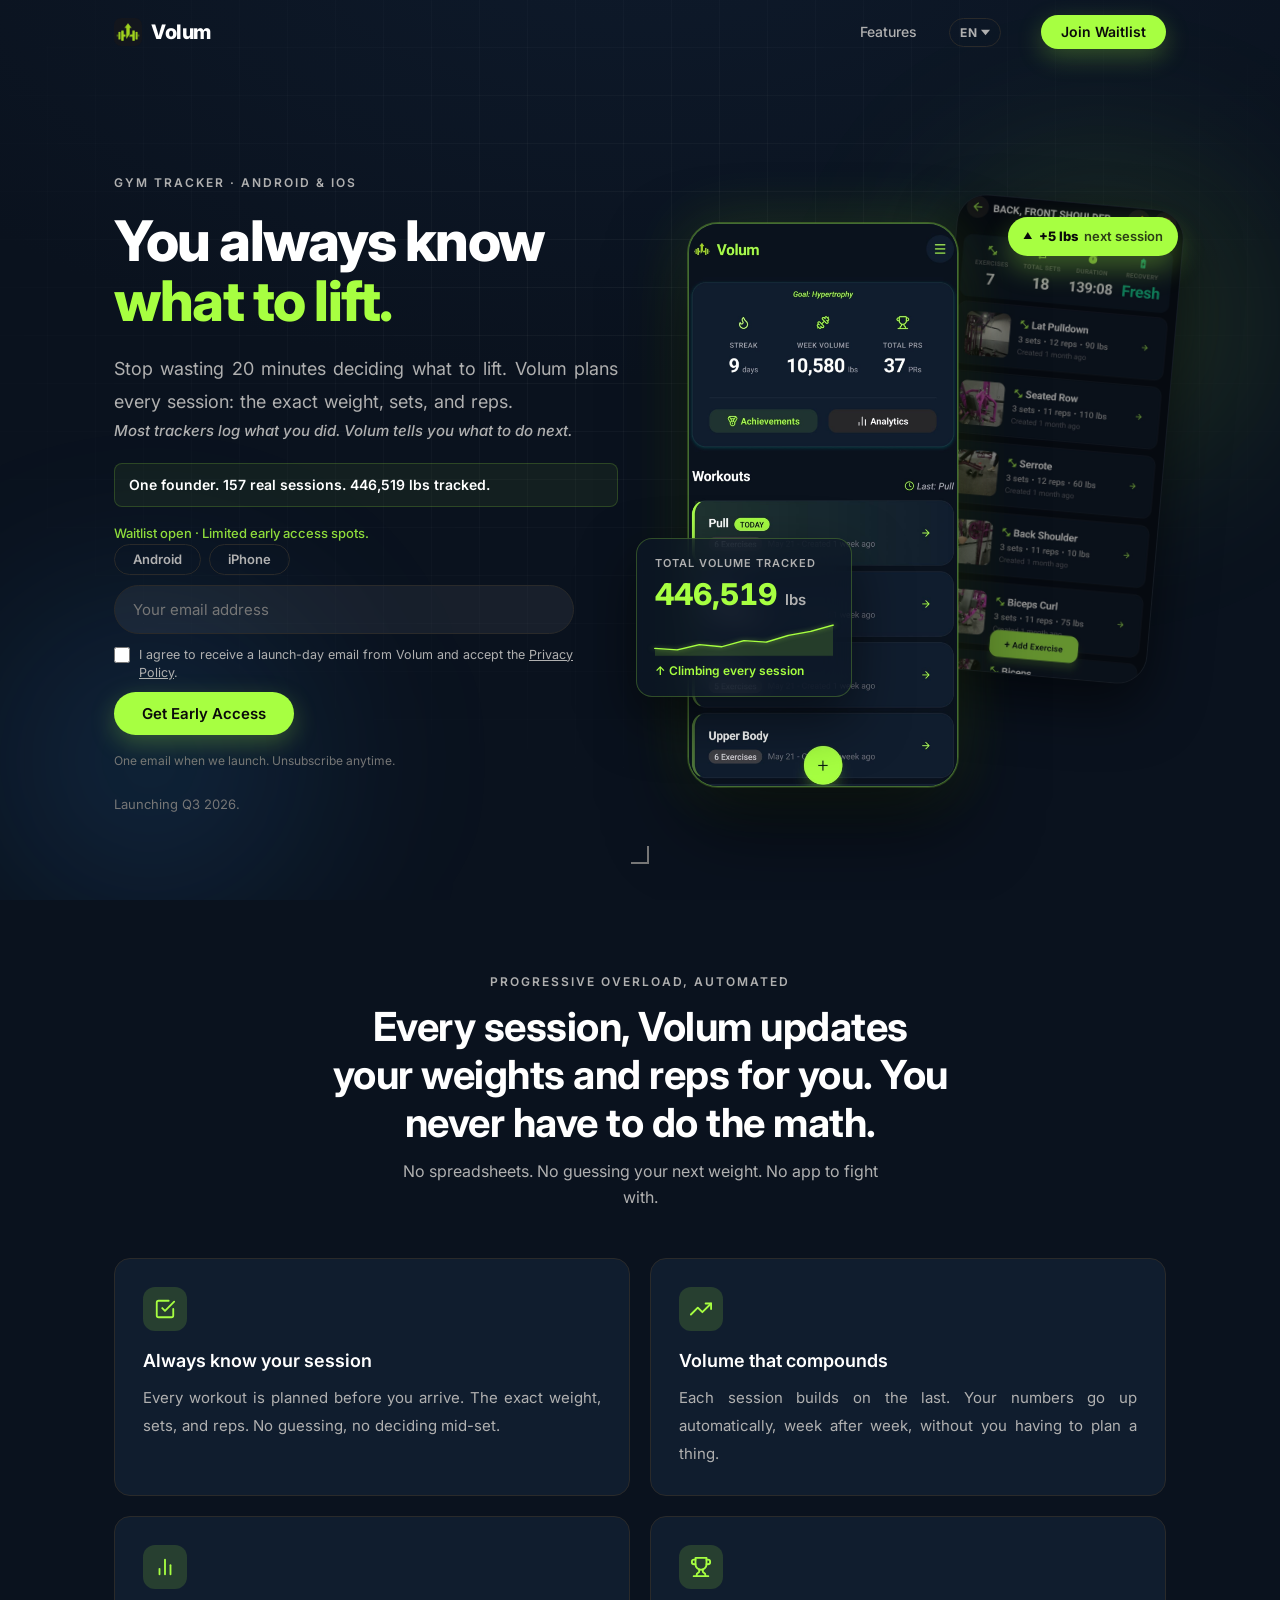
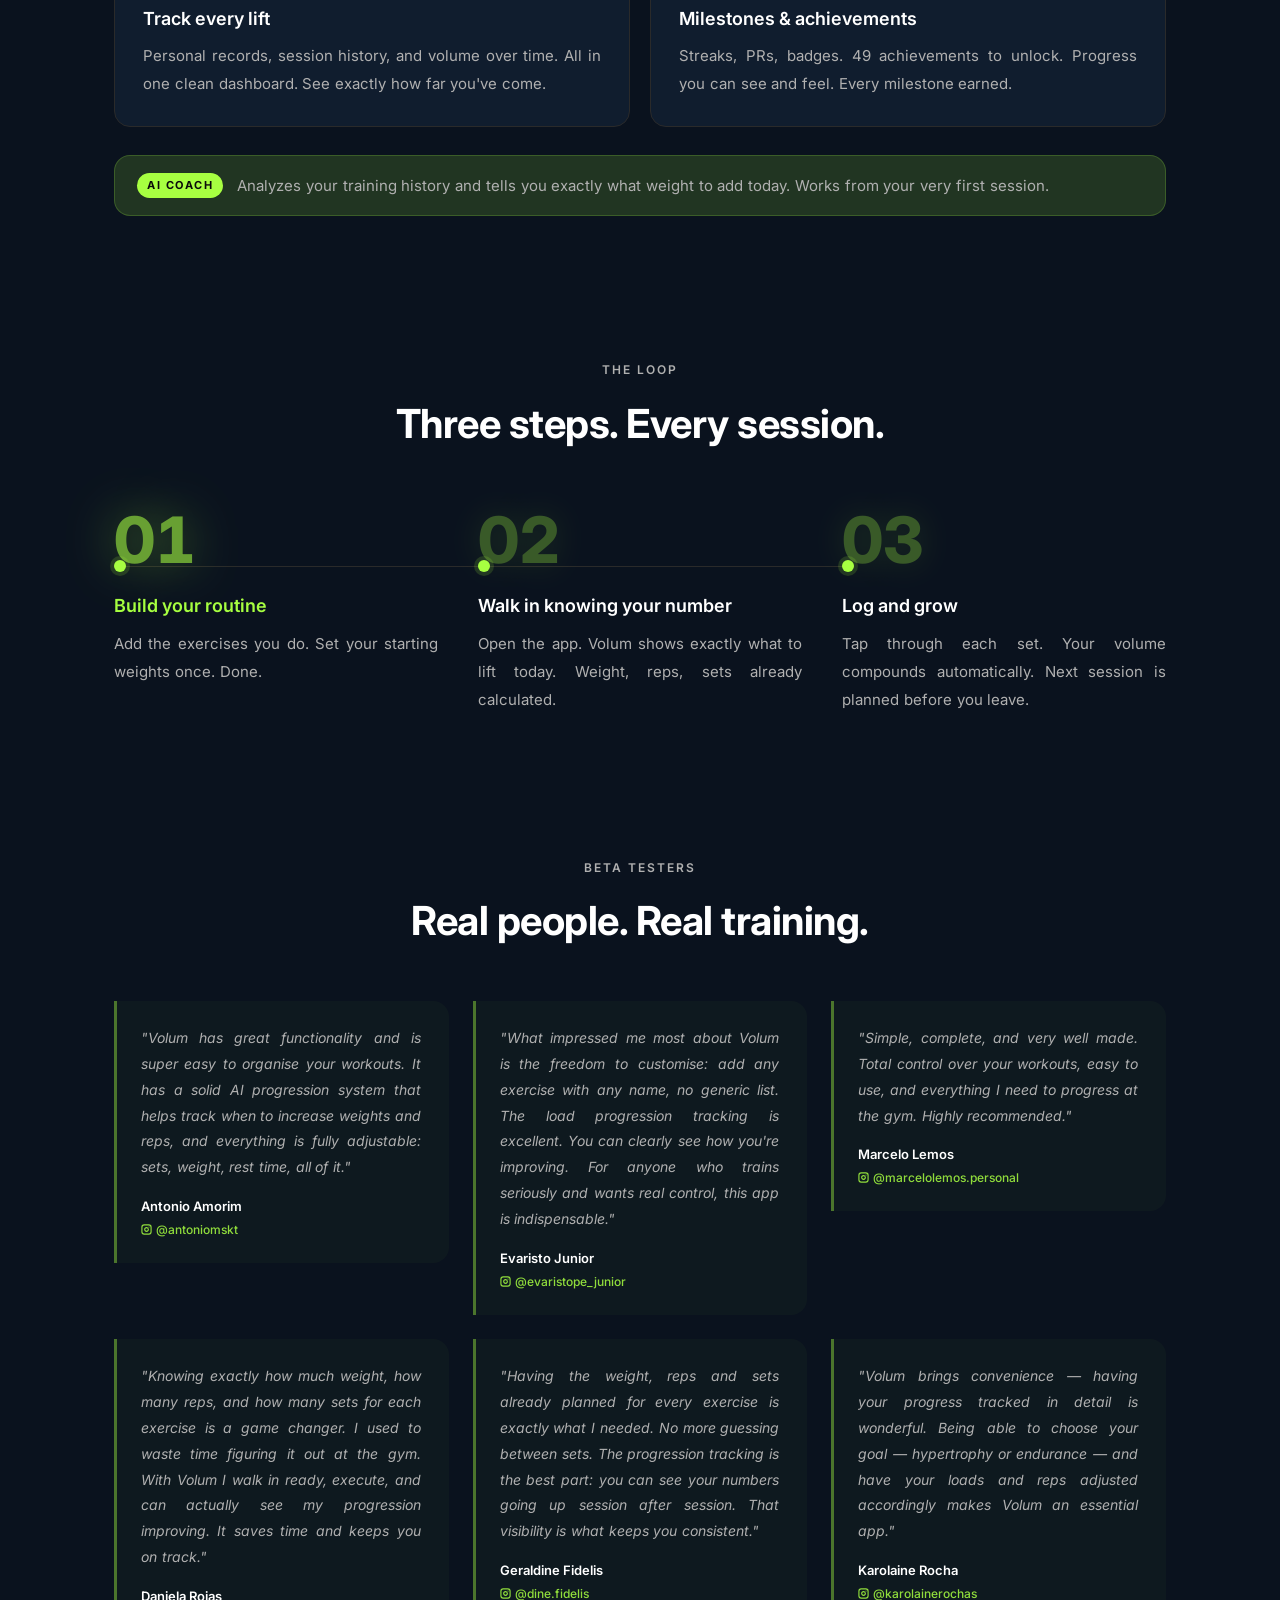
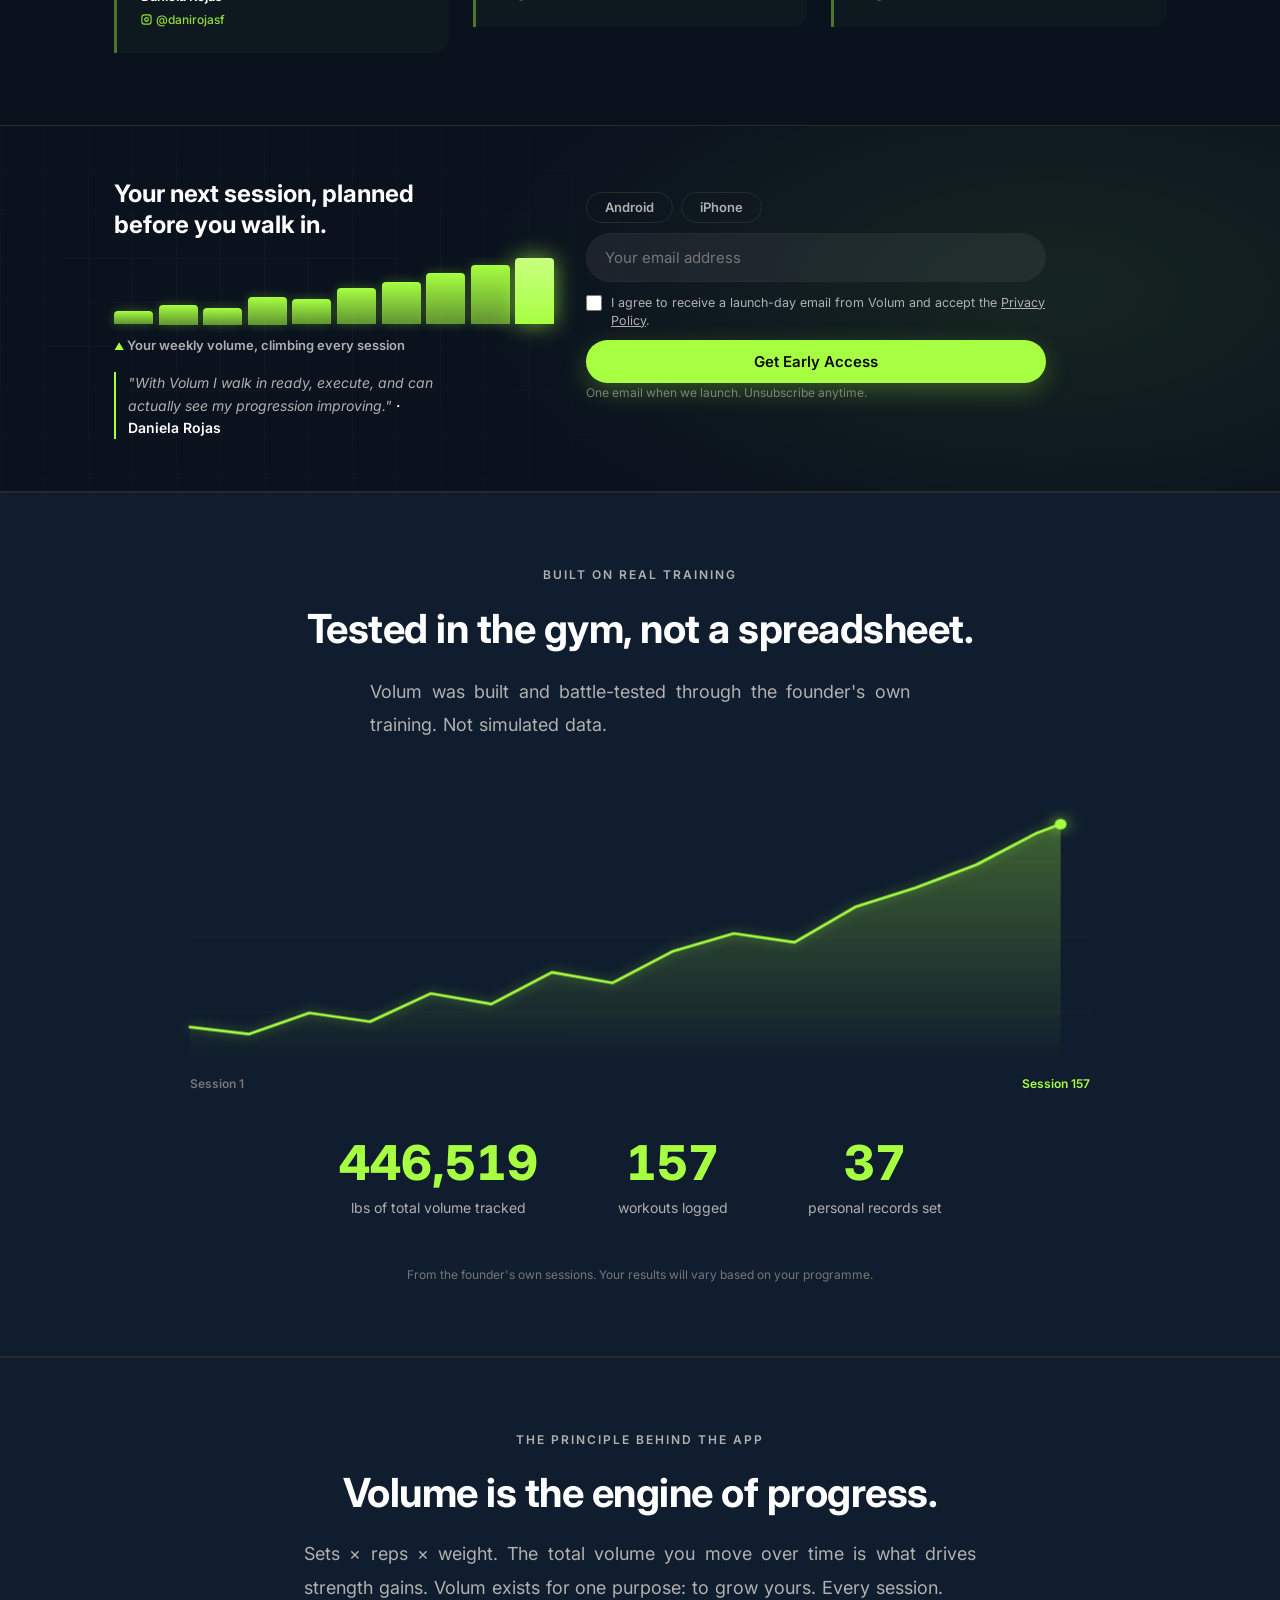
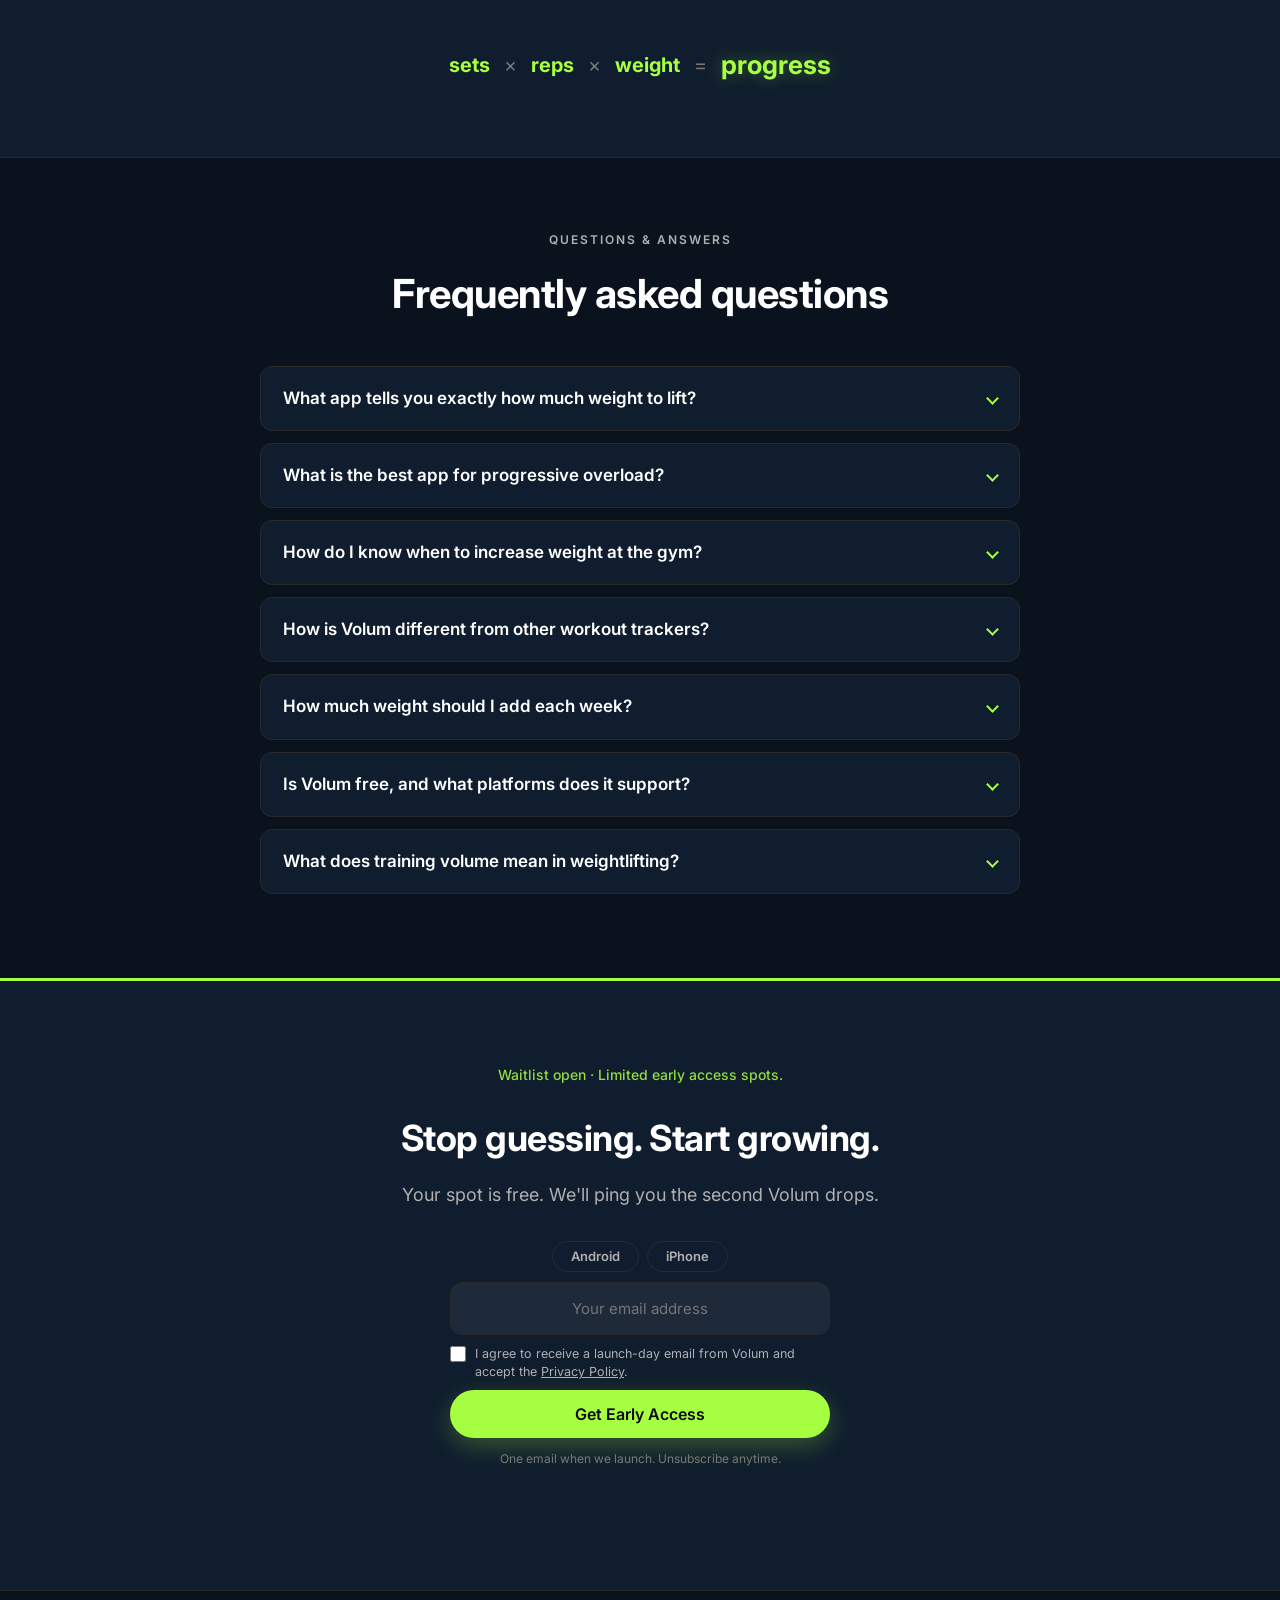
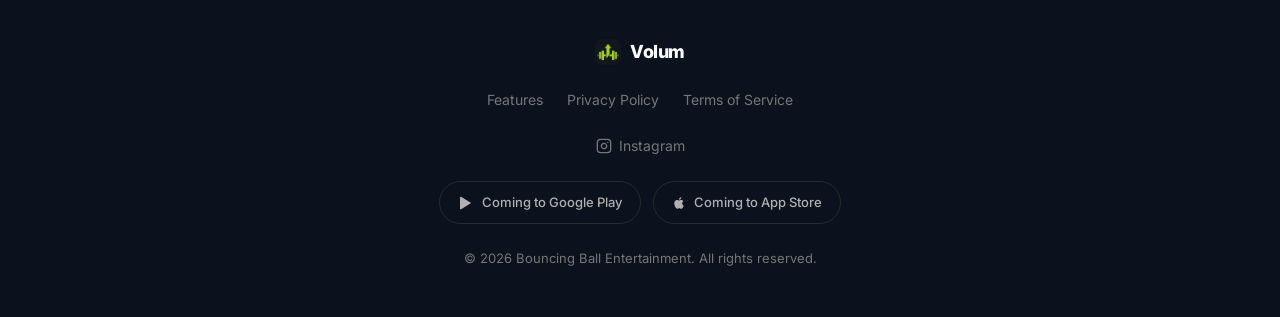
==== commit e3123b81: "feat(tracking): add Meta Pixel + engagement events, fix consent UX - Move consent checkbox above sub" ====
--- a/index.html
+++ b/index.html
@@ -165,12 +165,12 @@
                  placeholder="Your email address"
                  data-i18n-placeholder="hero_input"
                  required autocomplete="email">
-          <button class="btn btn-accent" type="submit" id="hero-submit-btn"
-                  data-i18n="hero_btn">Get Early Access</button>
           <label class="form-consent-check">
             <input type="checkbox" name="consent" value="I agree to receive launch emails and accept the Privacy Policy" required>
             <span data-i18n-html="form_consent">I agree to receive a launch-day email from Volum and accept the <a href="https://bouncingballentertainment.github.io/volum-legal/privacy-policy.html" target="_blank" rel="noopener">Privacy Policy</a>.</span>
           </label>
+          <button class="btn btn-accent" type="submit" id="hero-submit-btn"
+                  data-i18n="hero_btn">Get Early Access</button>
         </form>
         <p class="form-privacy" data-i18n="form_privacy">No credit card. No spam. One email on launch day.</p>
         <p class="form-message" id="hero-form-msg" aria-live="polite"></p>
@@ -408,12 +408,12 @@
                    placeholder="Your email address"
                    data-i18n-placeholder="hero_input"
                    required autocomplete="email">
-            <button class="btn btn-accent" type="submit" id="mid-submit-btn"
-                    data-i18n="hero_btn">Get Early Access</button>
             <label class="form-consent-check">
               <input type="checkbox" name="consent" value="I agree to receive launch emails and accept the Privacy Policy" required>
               <span data-i18n-html="form_consent">I agree to receive a launch-day email from Volum and accept the <a href="https://bouncingballentertainment.github.io/volum-legal/privacy-policy.html" target="_blank" rel="noopener">Privacy Policy</a>.</span>
             </label>
+            <button class="btn btn-accent" type="submit" id="mid-submit-btn"
+                    data-i18n="hero_btn">Get Early Access</button>
           </form>
           <p class="form-privacy" data-i18n="form_privacy">No credit card. No spam. One email on launch day.</p>
             <p class="form-message" id="mid-form-msg" aria-live="polite"></p>
@@ -545,12 +545,12 @@
                placeholder="Your email address"
                data-i18n-placeholder="hero_input"
                required autocomplete="email">
-        <button class="btn btn-accent" type="submit" id="bottom-submit-btn"
-                data-i18n="cta_btn">Notify Me on Launch Day</button>
         <label class="form-consent-check">
           <input type="checkbox" name="consent" value="I agree to receive launch emails and accept the Privacy Policy" required>
           <span data-i18n-html="form_consent">I agree to receive a launch-day email from Volum and accept the <a href="https://bouncingballentertainment.github.io/volum-legal/privacy-policy.html" target="_blank" rel="noopener">Privacy Policy</a>.</span>
         </label>
+        <button class="btn btn-accent" type="submit" id="bottom-submit-btn"
+                data-i18n="cta_btn">Notify Me on Launch Day</button>
       </form>
       <p class="form-privacy" data-i18n="form_privacy">No credit card. No spam. One email on launch day.</p>
       <!-- consent moved into form as required opt-in checkbox -->
@@ -601,6 +601,6 @@
     </div>
   </footer>
 
-  <script src="script.js?v=2.0"></script>
+  <script src="script.js?v=2.1"></script>
 </body>
 </html>
--- a/style.css
+++ b/style.css
@@ -1654,19 +1654,25 @@
   .hero-datacard { width:196px; left:-24px; bottom:70px; }
 }
 @media (max-width:768px) {
-  .hero-visual { width:100%; display:flex; justify-content:center; margin-top:10px; }
-  .hero-stage  { width:300px; height:444px; }
-  .hero-screen-front { width:210px; left:45px; }
+  .hero-visual { width:100%; display:flex; justify-content:center; margin-top:18px; }
+  .hero-stage  { width:320px; height:476px; }
+  .hero-screen-front { width:226px; left:47px; }
   .hero-screen-back  { display:none; }
-  .hero-chip { top:6px; right:2px; }
-  .hero-datacard { left:-8px; bottom:30px; width:182px; padding:13px 15px; }
-  .hero-datacard-value { font-size:25px; }
+  .hero-chip { top:2px; right:0; }
+  .hero-datacard { left:-6px; bottom:34px; width:188px; padding:14px 16px; }
+  .hero-datacard-value { font-size:26px; }
   .vc-svg { height:220px; }
 }
 @media (max-width:480px) {
-  .hero-stage { width:266px; height:412px; }
-  .hero-screen-front { width:196px; left:35px; }
-  .hero-datacard { width:168px; left:-6px; }
+  .hero-stage { width:294px; height:444px; }
+  .hero-screen-front { width:212px; left:41px; }
+  .hero-datacard { width:176px; left:-4px; bottom:30px; }
+  .hero-chip { top:-2px; }
+}
+@media (max-width:360px) {
+  .hero-stage { width:280px; height:424px; }
+  .hero-screen-front { width:202px; left:39px; }
+  .hero-datacard { width:166px; }
 }
 
 /* ── Reduced motion: show final states ── */
@@ -1677,7 +1683,8 @@
 
 
 /* ── Mid-CTA data motif ── */
-.mid-cta { position:relative; overflow:hidden; }
+.mid-cta { position:relative; overflow:hidden;
+  background: radial-gradient(78% 135% at 82% 45%, rgba(167,255,65,0.08), transparent 58%); }
 .mid-cta::before {
   content:''; position:absolute; inset:0; z-index:0; pointer-events:none;
   background-image:
@@ -1693,11 +1700,12 @@
 .mcd-bars { display:flex; align-items:flex-end; gap:6px; height:66px; }
 .mcd-bars span {
   flex:1; min-width:6px; border-radius:4px 4px 0 0; transform-origin:bottom;
-  background: linear-gradient(to top, rgba(167,255,65,0.30), rgba(167,255,65,0.62));
+  background: linear-gradient(to top, rgba(167,255,65,0.55), var(--accent));
+  box-shadow: 0 0 11px rgba(167,255,65,0.28);
 }
 .mcd-bars .mcd-peak {
-  background: linear-gradient(to top, rgba(167,255,65,0.55), var(--accent));
-  box-shadow: 0 0 16px rgba(167,255,65,0.55);
+  background: linear-gradient(to top, var(--accent), #c8ff80);
+  box-shadow: 0 0 22px rgba(167,255,65,0.65);
 }
 .mcd-caption { font-size:13px; font-weight:600; color:var(--text-secondary); margin-top:11px; }
 .mcd-arrow { color:var(--accent); font-size:10px; }
@@ -1714,7 +1722,7 @@
 .mid-cta.charged .mcd-bars span:nth-child(10) { animation-delay: 585ms; }
 @keyframes bar-grow { from { transform: scaleY(0); } to { transform: scaleY(1); } }
 @media (max-width:768px) {
-  .mid-cta-left { max-width:100%; }
+  .mid-cta-left { max-width:100%; flex:none; }
   .mid-cta-data { display:flex; flex-direction:column; align-items:center; }
   .mcd-bars { width:100%; max-width:300px; }
   .mcd-caption { text-align:center; }
@@ -1722,3 +1730,33 @@
 @media (prefers-reduced-motion: reduce) {
   .mcd-bars span { transform: scaleY(1) !important; }
 }
+
+
+/* ── Mobile readability & layout polish (v5) ── */
+@media (max-width:768px) {
+  .hero-sub,
+  .hero-differentiator,
+  .feature-card p,
+  .testimonial-quote,
+  .volume-body,
+  .step p,
+  .section-sub,
+  .features-tagline,
+  .faq-answer,
+  .features-ai-callout p { text-align:left; word-spacing:normal; line-height:1.7; }
+
+  .hero-headline { font-size:38px; letter-spacing:-1px; }
+  .hero { padding-bottom:48px; }
+  .mid-cta-heading { font-size:21px; }
+}
+@media (max-width:560px) {
+  .stats-grid { grid-template-columns:1fr; gap:26px; }
+  .stat-number { font-size:42px; }
+}
+@media (max-width:480px) {
+  .hero-headline { font-size:32px; }
+  .vc-svg { height:190px; }
+}
+@media (max-width:360px) {
+  .hero-headline { font-size:28px; }
+}
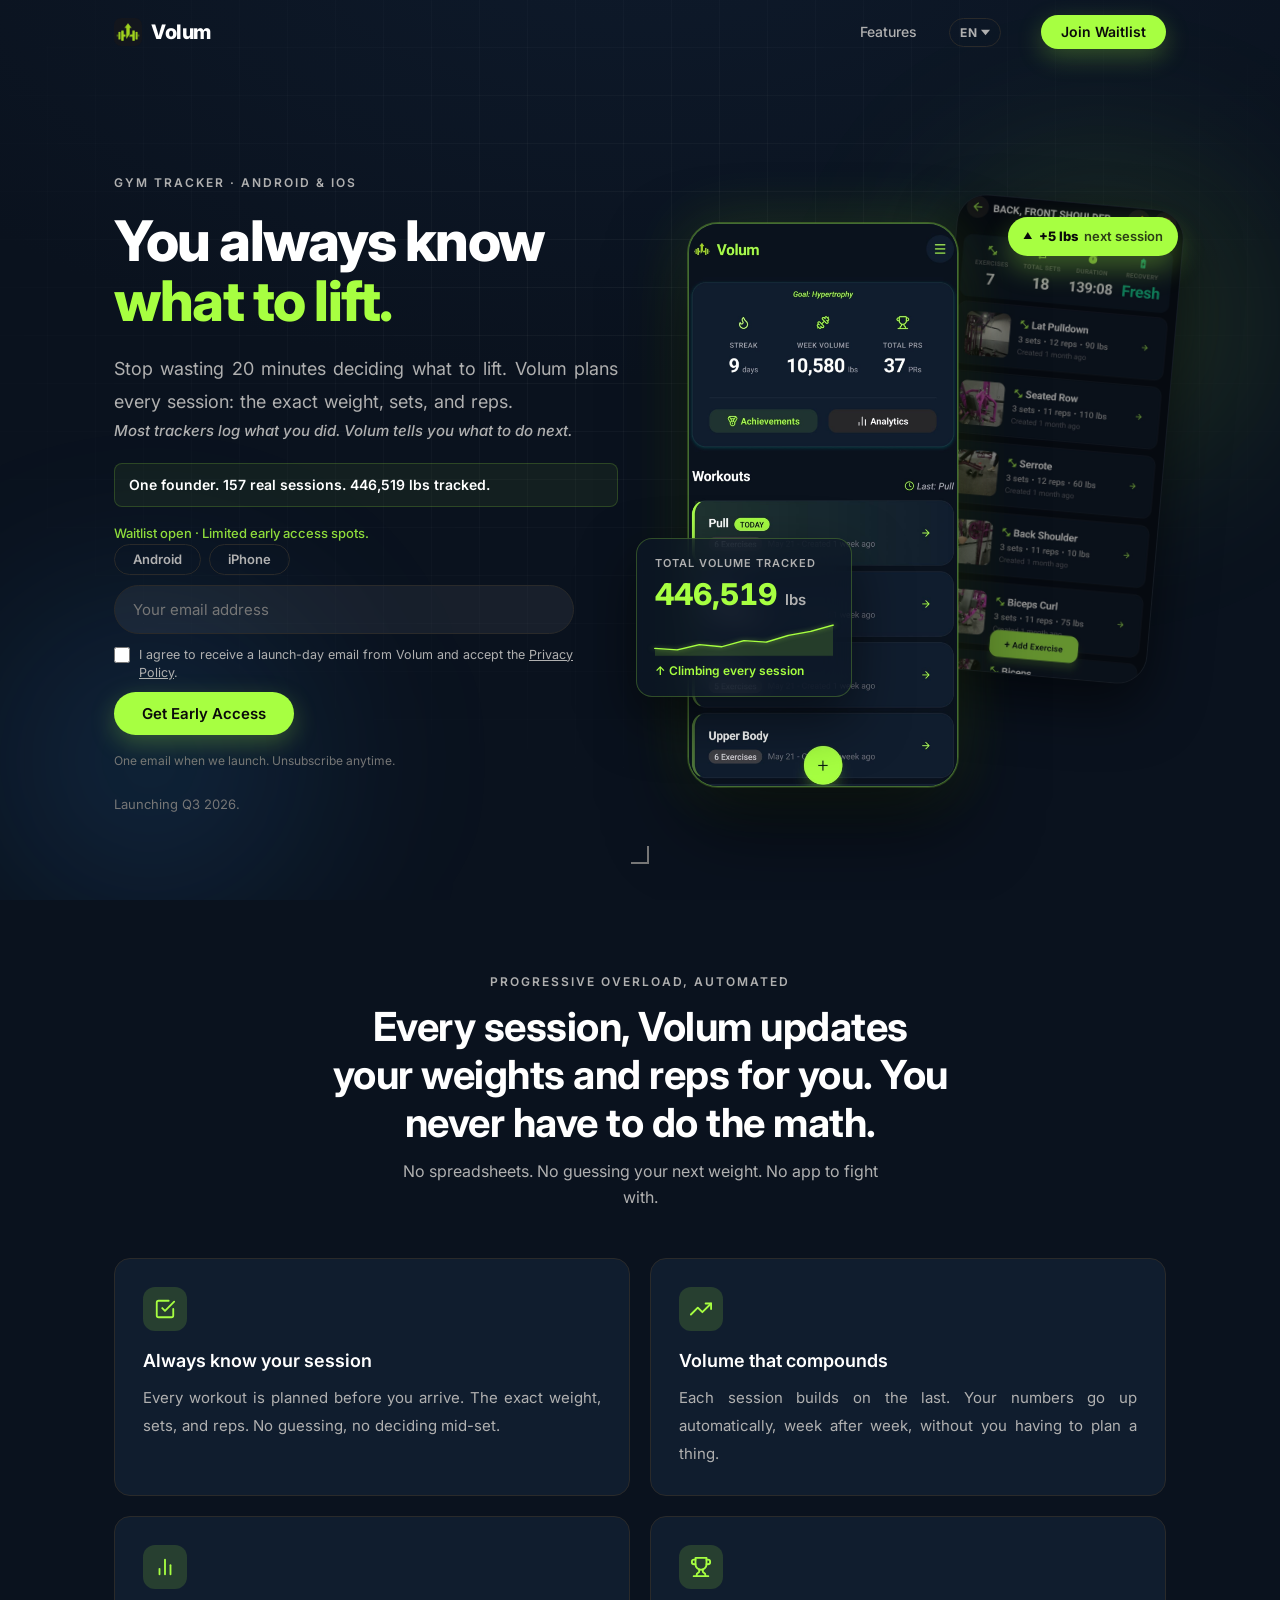
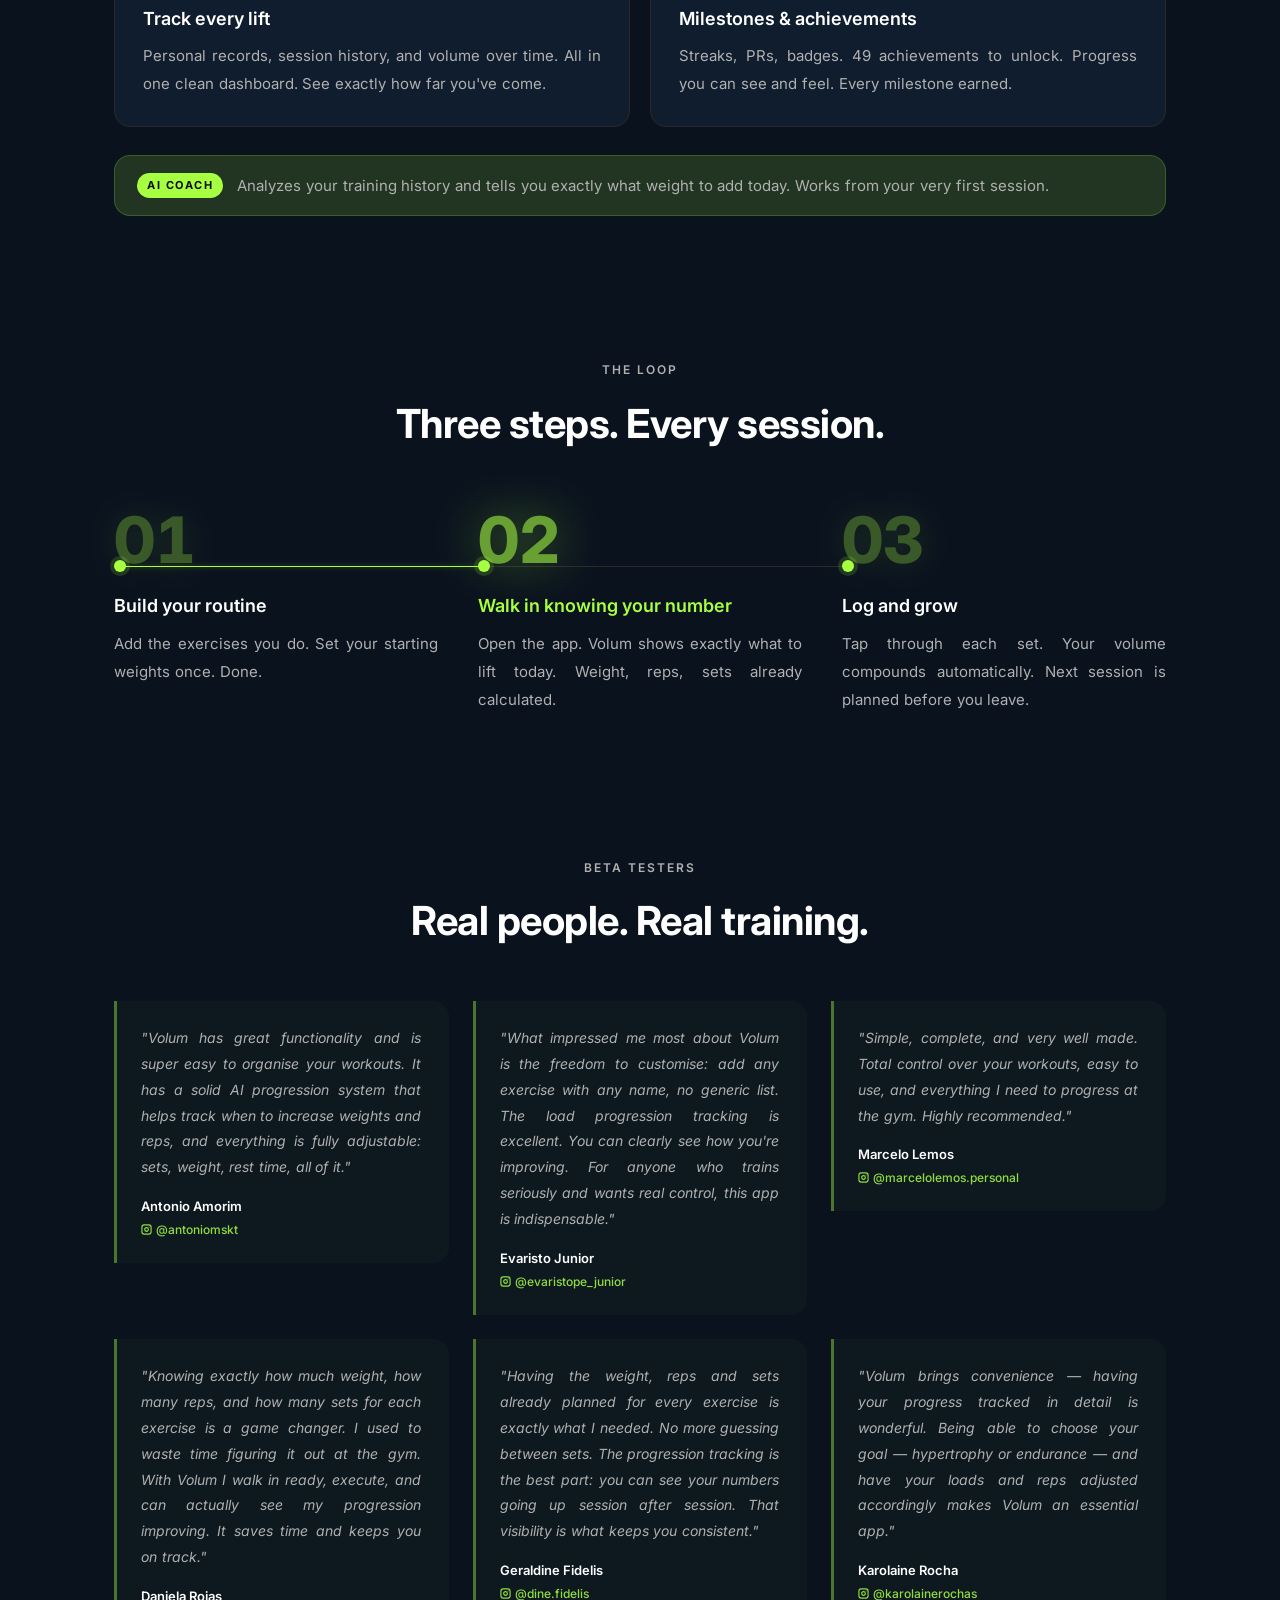
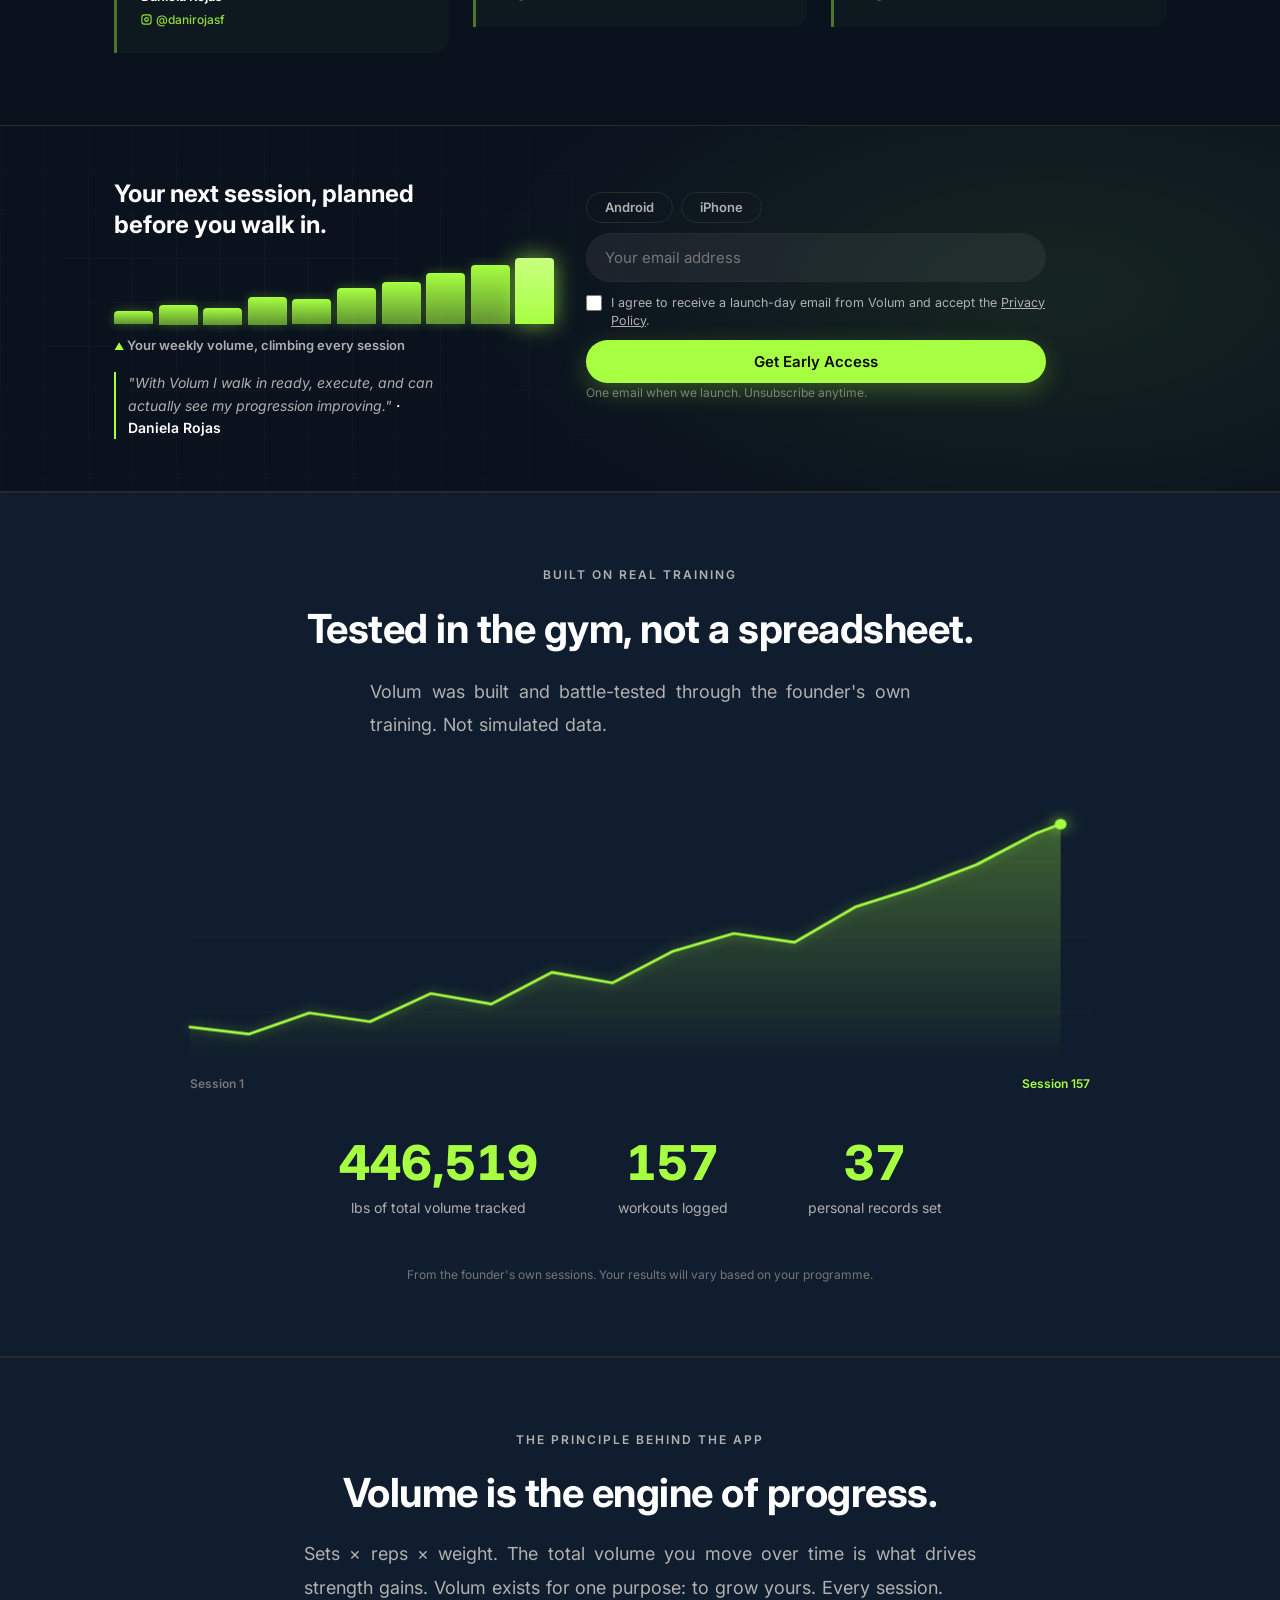
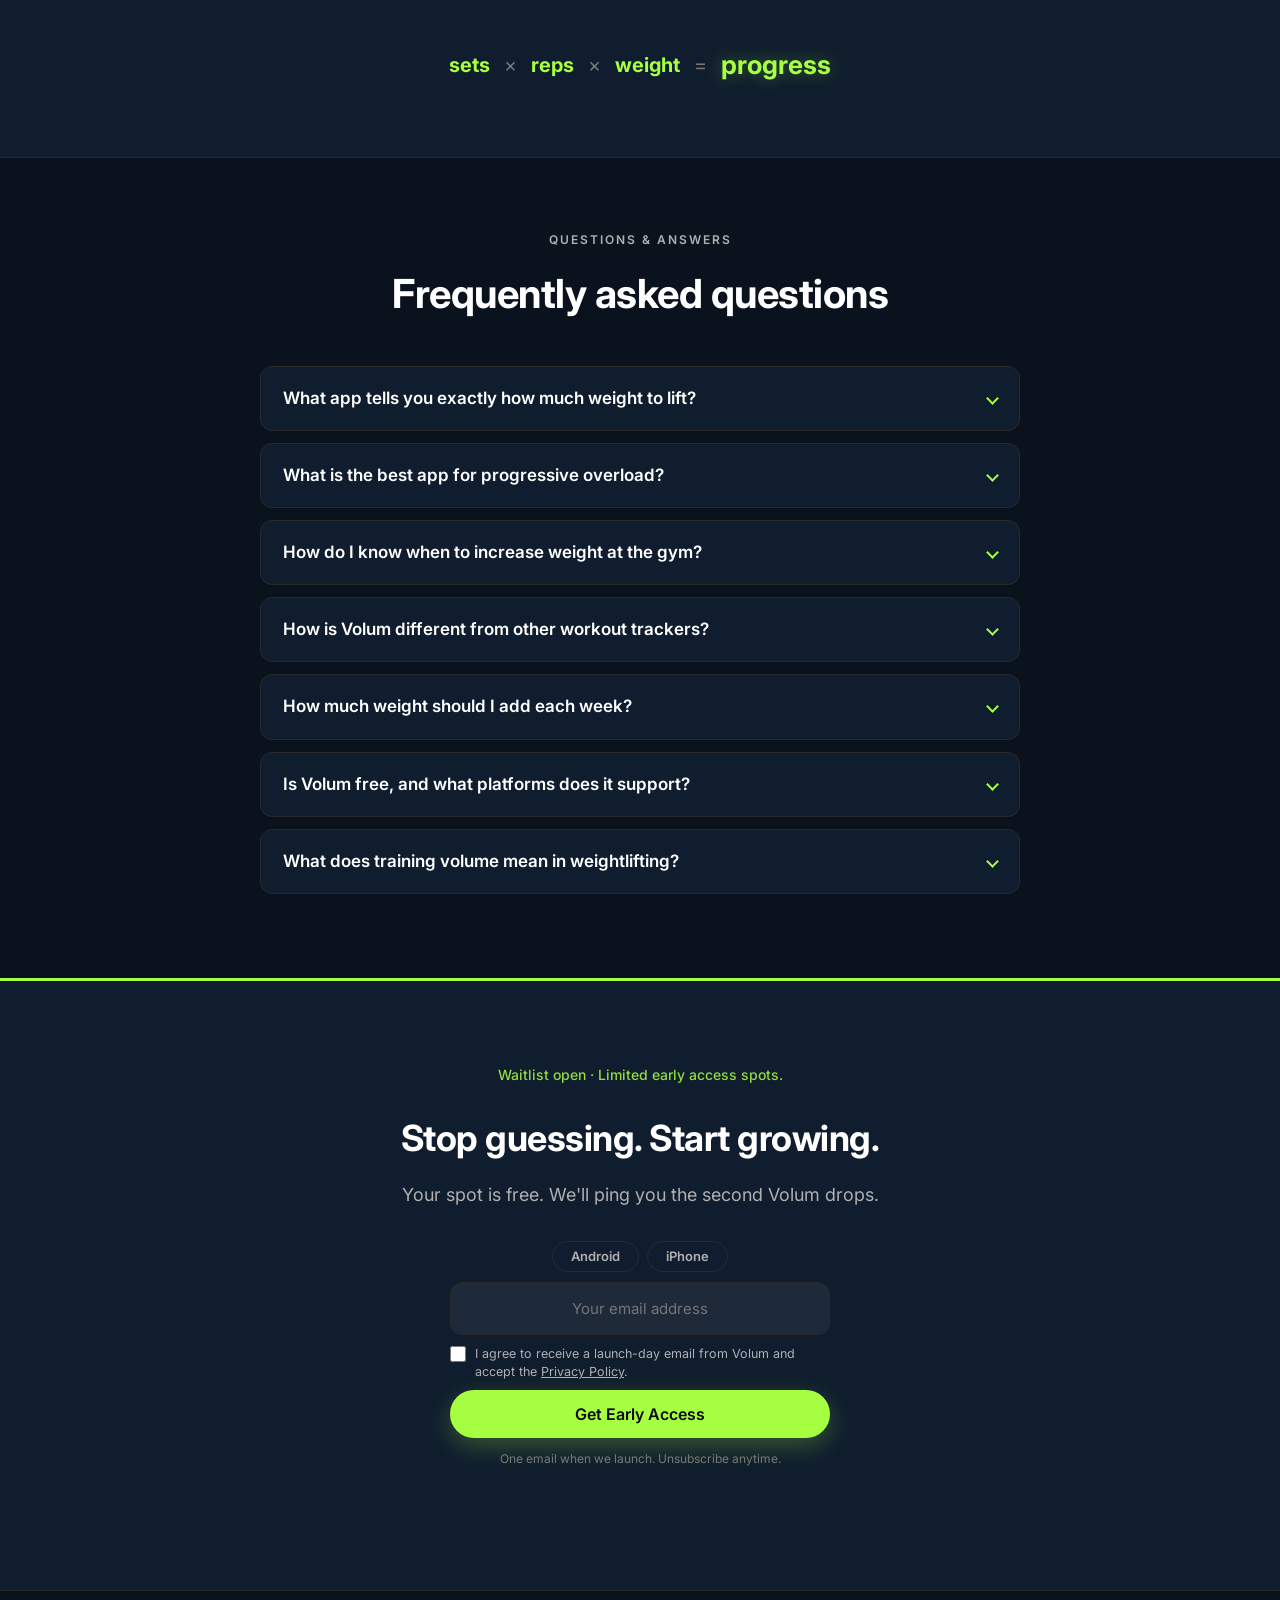
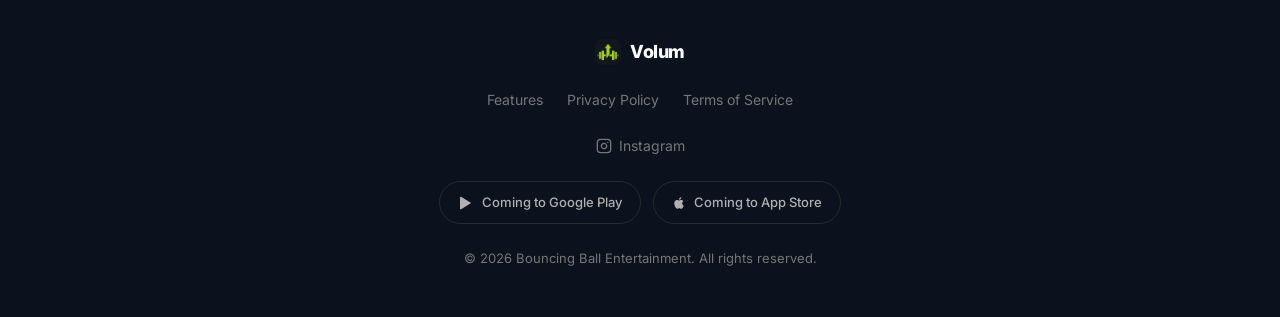
==== commit c408c3c2: "refactor(tracking): move Meta Pixel base code inline into <head> - Paste standard Meta Pixel snippet" ====
--- a/index.html
+++ b/index.html
@@ -26,6 +26,24 @@
   <script defer data-domain="app-volum.com"
           src="https://plausible.io/js/script.js"></script>
   <script>window.plausible=window.plausible||function(){(window.plausible.q=window.plausible.q||[]).push(arguments)}</script>
+
+  <!-- Meta Pixel Code -->
+  <script>
+  !function(f,b,e,v,n,t,s)
+  {if(f.fbq)return;n=f.fbq=function(){n.callMethod?
+  n.callMethod.apply(n,arguments):n.queue.push(arguments)};
+  if(!f._fbq)f._fbq=n;n.push=n;n.loaded=!0;n.version='2.0';
+  n.queue=[];t=b.createElement(e);t.async=!0;
+  t.src=v;s=b.getElementsByTagName(e)[0];
+  s.parentNode.insertBefore(t,s)}(window, document,'script',
+  'https://connect.facebook.net/en_US/fbevents.js');
+  fbq('init', '26976497048719014');
+  fbq('track', 'PageView');
+  </script>
+  <noscript><img height="1" width="1" style="display:none"
+  src="https://www.facebook.com/tr?id=26976497048719014&ev=PageView&noscript=1"
+  /></noscript>
+  <!-- End Meta Pixel Code -->
 
   <script type="application/ld+json">
   {
@@ -601,6 +619,6 @@
     </div>
   </footer>
 
-  <script src="script.js?v=2.1"></script>
+  <script src="script.js?v=2.2"></script>
 </body>
 </html>
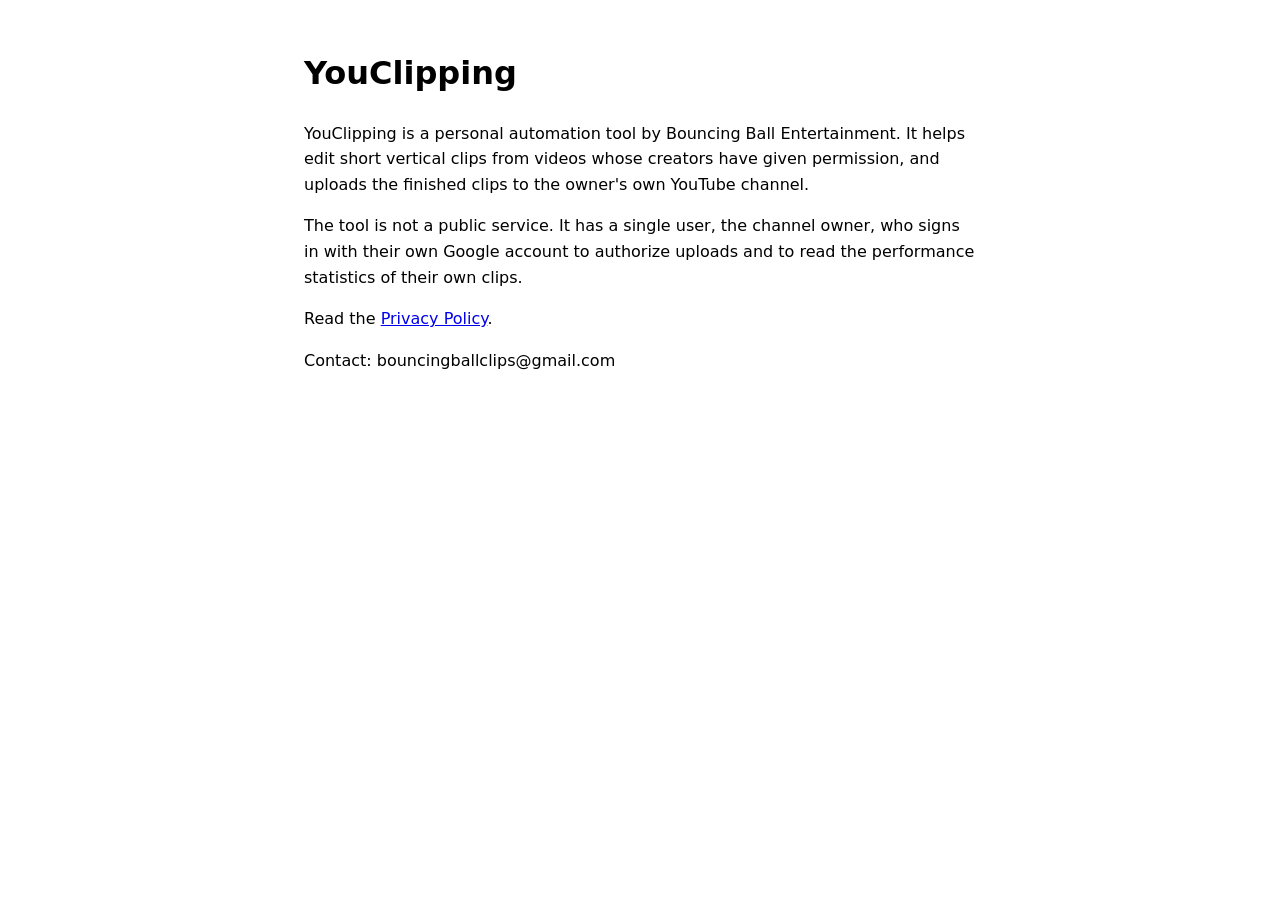
==== commit 53f882f0: "Add homepage and privacy policy" ====
--- a/index.html
+++ b/index.html
@@ -1,624 +1,16 @@
-<!DOCTYPE html>
+<!doctype html>
 <html lang="en">
 <head>
-  <meta charset="UTF-8">
-  <meta name="viewport" content="width=device-width, initial-scale=1.0">
-  <title>Volum: Free Workout Tracker App · Progressive Overload Made Simple</title>
-  <meta name="description" content="Know exactly what to lift every session. Volum plans your workout: weight, sets, and reps. Your volume grows automatically. Free gym log app for Android & iOS, launching Q3 2026.">
-
-  <meta property="og:title"       content="Volum: Free Workout Tracker App">
-  <meta property="og:description" content="Know exactly what to lift every session. Volum plans your workout so your volume grows automatically.">
-  <meta property="og:image"       content="https://app-volum.com/assets/icon.png">
-  <meta property="og:image:width"  content="1024">
-  <meta property="og:image:height" content="1024">
-  <meta property="og:type"        content="website">
-  <meta property="og:url"         content="https://app-volum.com/">
-  <meta property="og:locale"      content="en_US">
-  <meta name="twitter:card"       content="summary_large_image">
-  <link rel="canonical"           href="https://app-volum.com/">
-  <link rel="alternate" hreflang="en" href="https://app-volum.com/">
-  <link rel="alternate" hreflang="es" href="https://app-volum.com/es/">
-  <link rel="alternate" hreflang="pt" href="https://app-volum.com/pt/">
-  <link rel="alternate" hreflang="x-default" href="https://app-volum.com/">
-
-  <link rel="preload" as="image" href="assets/icon.png">
-
-  <script defer data-domain="app-volum.com"
-          src="https://plausible.io/js/script.js"></script>
-  <script>window.plausible=window.plausible||function(){(window.plausible.q=window.plausible.q||[]).push(arguments)}</script>
-
-  <!-- Meta Pixel Code -->
-  <script>
-  !function(f,b,e,v,n,t,s)
-  {if(f.fbq)return;n=f.fbq=function(){n.callMethod?
-  n.callMethod.apply(n,arguments):n.queue.push(arguments)};
-  if(!f._fbq)f._fbq=n;n.push=n;n.loaded=!0;n.version='2.0';
-  n.queue=[];t=b.createElement(e);t.async=!0;
-  t.src=v;s=b.getElementsByTagName(e)[0];
-  s.parentNode.insertBefore(t,s)}(window, document,'script',
-  'https://connect.facebook.net/en_US/fbevents.js');
-  fbq('init', '26976497048719014');
-  fbq('track', 'PageView');
-  </script>
-  <noscript><img height="1" width="1" style="display:none"
-  src="https://www.facebook.com/tr?id=26976497048719014&ev=PageView&noscript=1"
-  /></noscript>
-  <!-- End Meta Pixel Code -->
-
-  <script type="application/ld+json">
-  {
-    "@context": "https://schema.org",
-    "@type": "SoftwareApplication",
-    "name": "Volum",
-    "description": "Free workout tracker app that plans every session: weight, sets, and reps. Your volume grows automatically.",
-    "operatingSystem": ["Android", "iOS"],
-    "applicationCategory": "HealthApplication",
-    "inLanguage": ["en", "es", "pt"],
-    "offers": { "@type": "Offer", "price": "0", "priceCurrency": "USD" },
-    "url": "https://app-volum.com/"
-  }
-  </script>
-
-  <script type="application/ld+json">
-  {
-    "@context": "https://schema.org",
-    "@type": "FAQPage",
-    "mainEntity": [
-      {
-        "@type": "Question",
-        "name": "What app tells you exactly how much weight to lift?",
-        "acceptedAnswer": { "@type": "Answer", "text": "Volum tells you the exact weight, sets, and reps for every exercise before you start. It analyzes your training history and uses an AI Coach to apply progressive overload automatically, so you never have to guess your next weight at the gym." }
-      },
-      {
-        "@type": "Question",
-        "name": "What is the best app for progressive overload?",
-        "acceptedAnswer": { "@type": "Answer", "text": "Volum is built specifically for progressive overload. Instead of only logging what you did, it plans your next session, increasing weight, reps, or sets automatically based on your performance, so your training volume keeps climbing week after week." }
-      },
-      {
-        "@type": "Question",
-        "name": "How do I know when to increase weight at the gym?",
-        "acceptedAnswer": { "@type": "Answer", "text": "A simple rule: increase the weight once you can complete all your planned sets and reps with one or two reps left in reserve. Volum tracks this for you and tells you exactly when and how much to add each session." }
-      },
-      {
-        "@type": "Question",
-        "name": "How is Volum different from other workout trackers?",
-        "acceptedAnswer": { "@type": "Answer", "text": "Most trackers only log what you already did. Volum is a workout planner: it tells you what to do next. Every session's weight, sets, and reps are calculated for you in advance, then logged as you train, with no spreadsheets and no guessing." }
-      },
-      {
-        "@type": "Question",
-        "name": "How much weight should I add each week?",
-        "acceptedAnswer": { "@type": "Answer", "text": "For most lifts, adding roughly 2.5 to 5 percent once you hit your rep targets is a sustainable rate of progression. The right amount depends on the exercise and your recovery, so Volum calculates it per exercise to keep each jump small enough to progress safely." }
-      },
-      {
-        "@type": "Question",
-        "name": "Is Volum free, and what platforms does it support?",
-        "acceptedAnswer": { "@type": "Answer", "text": "Yes. Volum is a free workout tracker for Android and iOS, launching Q3 2026. Join the waitlist to get early access and a single email on launch day, with no credit card required." }
-      },
-      {
-        "@type": "Question",
-        "name": "What does training volume mean in weightlifting?",
-        "acceptedAnswer": { "@type": "Answer", "text": "Training volume is sets times reps times weight, the total amount of work you move over time. It is a primary driver of muscle and strength gains. Volum tracks your volume every session and grows it gradually through automatic progressive overload." }
-      }
-    ]
-  }
-  </script>
-
-  <meta name="theme-color" content="#0A121E">
-  <link rel="icon" href="assets/icon.png">
-  <link rel="stylesheet" href="style.css?v=2.0">
-  <link rel="preconnect" href="https://fonts.googleapis.com">
-  <link rel="preconnect" href="https://fonts.gstatic.com" crossorigin>
-  <link rel="preload" as="style" href="https://fonts.googleapis.com/css2?family=Inter:wght@400;500;600;700;800&display=swap" onload="this.rel='stylesheet'">
-  <noscript><link rel="stylesheet" href="https://fonts.googleapis.com/css2?family=Inter:wght@400;500;600;700;800&display=swap"></noscript>
+<meta charset="utf-8">
+<meta name="viewport" content="width=device-width, initial-scale=1">
+<title>YouClipping</title>
+<style>body{font-family:system-ui,sans-serif;max-width:42rem;margin:3rem auto;padding:0 1rem;line-height:1.6}</style>
 </head>
 <body>
-
-  <!-- ═══════════════════════════════ NAVBAR ═══════════════════════════════ -->
-  <nav class="navbar" id="navbar">
-    <div class="nav-inner">
-      <a href="index.html" class="nav-logo" aria-label="Volum home">
-        <img src="assets/icon.png" alt="" class="nav-logo-mark">
-        <span class="nav-logo-text">Volum</span>
-      </a>
-      <div class="nav-links">
-        <a href="#features" data-i18n="nav_features">Features</a>
-      </div>
-
-      <div class="lang-picker" id="lang-picker">
-        <button class="lang-btn" id="lang-btn"
-                aria-haspopup="listbox" aria-expanded="false" aria-label="Change language">
-          <span id="lang-label">EN</span>
-          <svg viewBox="0 0 10 6" fill="currentColor" aria-hidden="true"><path d="M0 0l5 6 5-6z"/></svg>
-        </button>
-        <ul class="lang-dropdown" id="lang-dropdown" role="listbox" aria-label="Language">
-          <li role="option" data-lang="en" tabindex="0" aria-selected="true">English</li>
-          <li role="option" data-lang="es" tabindex="0" aria-selected="false">Español</li>
-          <li role="option" data-lang="pt" tabindex="0" aria-selected="false">Português</li>
-        </ul>
-      </div>
-
-      <a href="#waitlist" class="btn btn-accent btn-sm nav-cta" data-i18n="nav_waitlist">Join Waitlist</a>
-      <button class="hamburger" id="hamburger"
-              aria-label="Open menu" aria-expanded="false" aria-controls="nav-mobile">
-        <span></span><span></span><span></span>
-      </button>
-    </div>
-    <div class="nav-mobile" id="nav-mobile">
-      <a href="#features"     data-i18n="nav_features">Features</a>
-      <a href="#how-it-works" data-i18n="nav_how_it_works">How It Works</a>
-      <a href="#testimonials" data-i18n="nav_testimonials">Testimonials</a>
-      <a href="#real-numbers" data-i18n="nav_real_results">Real Results</a>
-      <a href="#waitlist" class="btn btn-accent" data-i18n="nav_waitlist">Join Waitlist</a>
-    </div>
-  </nav>
-
-  <!-- ════════════════════════════════ HERO ════════════════════════════════ -->
-  <section class="hero">
-    <div class="hero-bg" aria-hidden="true">
-      <div class="hero-grid"></div>
-      <div class="hero-glow hero-glow-blue"></div>
-      <div class="hero-glow hero-glow-lime"></div>
-    </div>
-
-    <div class="container hero-row">
-
-      <div class="hero-content">
-        <p class="hero-eyebrow" data-i18n="hero_eyebrow">Gym Tracker · Android & iOS</p>
-        <h1 class="hero-headline" data-i18n-html="hero_headline">You always know<br><span class="hl">what to lift.</span></h1>
-        <p class="hero-sub" data-i18n="hero_sub">
-          Stop wasting 20 minutes deciding what to lift. Volum plans every session: the exact weight, sets, and reps.
-        </p>
-        <p class="hero-differentiator" data-i18n="hero_differentiator">Most trackers log what you did. Volum tells you what to do next.</p>
-        <p class="hero-proof" data-i18n="hero_proof">One founder. 157 real sessions. 446,519 lbs tracked.</p>
-        <p class="waitlist-count" data-i18n="waitlist_hint">Waitlist open · Limited early access spots.</p>
-        <div class="platform-picker" data-form="waitlist-form-hero">
-          <button type="button" class="btn btn-ghost btn-sm platform-btn" data-platform="android" data-i18n="platform_android">Android</button>
-          <button type="button" class="btn btn-ghost btn-sm platform-btn" data-platform="ios" data-i18n="platform_ios">iPhone</button>
-        </div>
-        <form class="waitlist-form" id="waitlist-form-hero"
-              action="https://formspree.io/f/mgoqbdyo" method="POST">
-          <input type="hidden" name="utm_source" id="utm-source-hero">
-          <input type="hidden" name="platform" class="platform-hidden-input">
-          <input class="waitlist-input" type="email" name="email"
-                 placeholder="Your email address"
-                 data-i18n-placeholder="hero_input"
-                 required autocomplete="email">
-          <label class="form-consent-check">
-            <input type="checkbox" name="consent" value="I agree to receive launch emails and accept the Privacy Policy" required>
-            <span data-i18n-html="form_consent">I agree to receive a launch-day email from Volum and accept the <a href="https://bouncingballentertainment.github.io/volum-legal/privacy-policy.html" target="_blank" rel="noopener">Privacy Policy</a>.</span>
-          </label>
-          <button class="btn btn-accent" type="submit" id="hero-submit-btn"
-                  data-i18n="hero_btn">Get Early Access</button>
-        </form>
-        <p class="form-privacy" data-i18n="form_privacy">No credit card. No spam. One email on launch day.</p>
-        <p class="form-message" id="hero-form-msg" aria-live="polite"></p>
-        <p class="hero-launch" data-i18n="hero_launch">Launching Q3 2026. Android & iOS.</p>
-      </div>
-
-      <div class="hero-visual" aria-label="Volum app screens">
-        <div class="hero-stage">
-          <div class="hero-screen hero-screen-back">
-            <img src="assets/app-workout.jpeg"
-                 alt="Volum workout screen showing each exercise with its planned sets, reps, and weight"
-                 loading="lazy" width="980" height="2048">
-          </div>
-          <div class="hero-screen hero-screen-front">
-            <img src="assets/app-home.jpeg"
-                 alt="Volum home screen showing a 9-day streak, 10,580 lbs weekly volume, and 37 personal records"
-                 loading="eager" width="980" height="2048">
-          </div>
-
-          <div class="hero-datacard">
-            <span class="hero-datacard-label" data-i18n="hero_card_label">Total volume tracked</span>
-            <span class="hero-datacard-value"><span class="hero-datacard-num" data-countup="446519">446,519</span> <span class="hero-datacard-unit">lbs</span></span>
-            <svg class="hero-spark" viewBox="0 0 200 70" fill="none" preserveAspectRatio="none" aria-hidden="true">
-              <path class="hero-spark-area" d="M0,55 L25,58 L50,48 L75,52 L100,40 L125,43 L150,30 L175,22 L200,10 L200,70 L0,70 Z"></path>
-              <path class="hero-spark-line" pathLength="1" d="M0,55 L25,58 L50,48 L75,52 L100,40 L125,43 L150,30 L175,22 L200,10"></path>
-            </svg>
-            <span class="hero-datacard-trend" data-i18n="hero_card_trend">↑ Climbing every session</span>
-          </div>
-
-          <div class="hero-chip">
-            <span class="hero-chip-up" aria-hidden="true">▲</span> +5 lbs <em data-i18n="hero_chip">next session</em>
-          </div>
-        </div>
-      </div>
-
-    </div><!-- /hero-row -->
-
-    <div class="hero-scroll-hint" aria-hidden="true"><span></span></div>
-  </section>
-
-  <!-- ══════════════════════════════ FEATURES ══════════════════════════════ -->
-  <section class="features" id="features">
-    <div class="container">
-      <p class="eyebrow" data-i18n="features_eyebrow">Progressive overload, automated</p>
-      <h2 data-i18n-html="features_h2">Every session, Volum updates your weights and reps for you. You never have to do the math.</h2>
-      <p class="features-tagline" data-i18n="features_tagline">No spreadsheets. No guessing your next weight. No app to fight with.</p>
-      <div class="features-grid">
-
-        <div class="feature-card">
-          <div class="feature-icon" aria-hidden="true">
-            <svg width="22" height="22" viewBox="0 0 24 24" fill="none"
-                 stroke="currentColor" stroke-width="2" stroke-linecap="round" stroke-linejoin="round">
-              <path d="M9 11l3 3L22 4"/>
-              <path d="M21 12v7a2 2 0 01-2 2H5a2 2 0 01-2-2V5a2 2 0 012-2h11"/>
-            </svg>
-          </div>
-          <h3 data-i18n="feat1_h3">Always know your session</h3>
-          <p data-i18n="feat1_p">Every workout is planned before you arrive. The exact weight, sets, and reps. No guessing, no deciding mid-set.</p>
-        </div>
-
-        <div class="feature-card">
-          <div class="feature-icon" aria-hidden="true">
-            <svg width="22" height="22" viewBox="0 0 24 24" fill="none"
-                 stroke="currentColor" stroke-width="2" stroke-linecap="round" stroke-linejoin="round">
-              <polyline points="23 6 13.5 15.5 8.5 10.5 1 18"/>
-              <polyline points="17 6 23 6 23 12"/>
-            </svg>
-          </div>
-          <h3 data-i18n="feat2_h3">Volume that compounds</h3>
-          <p data-i18n="feat2_p">Each session builds on the last. Your numbers go up automatically, week after week, without you having to plan a thing.</p>
-        </div>
-
-        <div class="feature-card">
-          <div class="feature-icon" aria-hidden="true">
-            <svg width="22" height="22" viewBox="0 0 24 24" fill="none"
-                 stroke="currentColor" stroke-width="2" stroke-linecap="round" stroke-linejoin="round">
-              <line x1="18" y1="20" x2="18" y2="10"/>
-              <line x1="12" y1="20" x2="12" y2="4"/>
-              <line x1="6"  y1="20" x2="6"  y2="14"/>
-            </svg>
-          </div>
-          <h3 data-i18n="feat3_h3">Track every lift</h3>
-          <p data-i18n="feat3_p">Personal records, session history, and volume over time. All in one clean dashboard. See exactly how far you've come.</p>
-        </div>
-
-        <div class="feature-card">
-          <div class="feature-icon" aria-hidden="true">
-            <svg width="22" height="22" viewBox="0 0 24 24" fill="none"
-                 stroke="currentColor" stroke-width="2" stroke-linecap="round" stroke-linejoin="round">
-              <path d="M6 9H4.5a2.5 2.5 0 010-5H6"/>
-              <path d="M18 9h1.5a2.5 2.5 0 000-5H18"/>
-              <path d="M4 22h16"/>
-              <path d="M10 14.66V17c0 .55-.47.98-.97 1.21C7.85 18.75 7 20.24 7 22"/>
-              <path d="M14 14.66V17c0 .55.47.98.97 1.21C16.15 18.75 17 20.24 17 22"/>
-              <path d="M18 2H6v7a6 6 0 0012 0V2z"/>
-            </svg>
-          </div>
-          <h3 data-i18n="feat4_h3">Milestones & achievements</h3>
-          <p data-i18n="feat4_p">Streaks, PRs, badges. 49 achievements to unlock. Progress you can see and feel. Every milestone earned.</p>
-        </div>
-
-      </div>
-
-      <div class="features-ai-callout">
-        <span class="features-ai-badge">AI Coach</span>
-        <p data-i18n="features_ai">Analyzes your training history and tells you exactly what weight to add today. Works from your very first session.</p>
-      </div>
-    </div>
-  </section>
-
-  <!-- ════════════════════════════ HOW IT WORKS ════════════════════════════ -->
-  <section class="how-it-works" id="how-it-works">
-    <div class="container">
-      <p class="eyebrow" data-i18n="hiw_eyebrow">The loop</p>
-      <h2 data-i18n="hiw_h2">Three steps. Every session.</h2>
-      <div class="steps-grid" id="steps-grid">
-
-        <div class="step">
-          <span class="step-number" aria-hidden="true">01</span>
-          <div class="step-dot" aria-hidden="true"></div>
-          <h3 data-i18n="step1_h3">Build your routine</h3>
-          <p data-i18n="step1_p">Add the exercises you do. Set your starting weights once. Done.</p>
-        </div>
-
-        <div class="step">
-          <span class="step-number" aria-hidden="true">02</span>
-          <div class="step-dot" aria-hidden="true"></div>
-          <h3 data-i18n="step2_h3">Walk in knowing your number</h3>
-          <p data-i18n="step2_p">Open the app. Volum shows exactly what to lift today. Weight, reps, sets already calculated.</p>
-        </div>
-
-        <div class="step">
-          <span class="step-number" aria-hidden="true">03</span>
-          <div class="step-dot" aria-hidden="true"></div>
-          <h3 data-i18n="step3_h3">Log and grow</h3>
-          <p data-i18n="step3_p">Tap through each set. Your volume compounds automatically. Next session is planned before you leave.</p>
-        </div>
-
-      </div>
-    </div>
-  </section>
-
-  <!-- ════════════════════════════ TESTIMONIALS ═══════════════════════════ -->
-  <section class="testimonials" id="testimonials">
-    <div class="container">
-      <p class="eyebrow" data-i18n="testimonials_eyebrow">Beta Testers</p>
-      <h2 class="testimonials-heading" data-i18n="testimonials_h2">Real people. Real training.</h2>
-      <div class="testimonials-grid">
-
-        <div class="testimonial-card" data-href="https://www.instagram.com/antoniomskt/">
-          <blockquote class="testimonial-quote" data-i18n="testimonial1_quote">"Volum has great functionality and is super easy to organise your workouts. It has a solid AI progression system that helps track when to increase weights and reps, and everything is fully adjustable: sets, weight, rest time, all of it."</blockquote>
-          <div class="testimonial-attr">
-            <span class="testimonial-name">Antonio Amorim</span>
-            <a class="testimonial-handle" href="https://www.instagram.com/antoniomskt/" target="_blank" rel="noopener"><svg width="11" height="11" viewBox="0 0 24 24" fill="none" stroke="currentColor" stroke-width="2.5" stroke-linecap="round" stroke-linejoin="round" aria-hidden="true"><rect x="2" y="2" width="20" height="20" rx="5" ry="5"/><path d="M16 11.37A4 4 0 1112.63 8 4 4 0 0116 11.37z"/><line x1="17.5" y1="6.5" x2="17.51" y2="6.5"/></svg>@antoniomskt</a>
-          </div>
-        </div>
-
-        <div class="testimonial-card" data-href="https://www.instagram.com/evaristope_junior/">
-          <blockquote class="testimonial-quote" data-i18n="testimonial2_quote">"What impressed me most about Volum is the freedom to customise: add any exercise with any name, no generic list. The load progression tracking is excellent. You can clearly see how you're improving. For anyone who trains seriously and wants real control, this app is indispensable."</blockquote>
-          <div class="testimonial-attr">
-            <span class="testimonial-name">Evaristo Junior</span>
-            <a class="testimonial-handle" href="https://www.instagram.com/evaristope_junior/" target="_blank" rel="noopener"><svg width="11" height="11" viewBox="0 0 24 24" fill="none" stroke="currentColor" stroke-width="2.5" stroke-linecap="round" stroke-linejoin="round" aria-hidden="true"><rect x="2" y="2" width="20" height="20" rx="5" ry="5"/><path d="M16 11.37A4 4 0 1112.63 8 4 4 0 0116 11.37z"/><line x1="17.5" y1="6.5" x2="17.51" y2="6.5"/></svg>@evaristope_junior</a>
-          </div>
-        </div>
-
-        <div class="testimonial-card" data-href="https://www.instagram.com/marcelolemos.personal/">
-          <blockquote class="testimonial-quote" data-i18n="testimonial3_quote">"Simple, complete, and very well made. Total control over your workouts, easy to use, and everything I need to progress at the gym. Highly recommended."</blockquote>
-          <div class="testimonial-attr">
-            <span class="testimonial-name">Marcelo Lemos</span>
-            <a class="testimonial-handle" href="https://www.instagram.com/marcelolemos.personal/" target="_blank" rel="noopener"><svg width="11" height="11" viewBox="0 0 24 24" fill="none" stroke="currentColor" stroke-width="2.5" stroke-linecap="round" stroke-linejoin="round" aria-hidden="true"><rect x="2" y="2" width="20" height="20" rx="5" ry="5"/><path d="M16 11.37A4 4 0 1112.63 8 4 4 0 0116 11.37z"/><line x1="17.5" y1="6.5" x2="17.51" y2="6.5"/></svg>@marcelolemos.personal</a>
-          </div>
-        </div>
-
-        <div class="testimonial-card" data-href="https://www.instagram.com/danirojasf/">
-          <blockquote class="testimonial-quote" data-i18n="testimonial4_quote">"Knowing exactly how much weight, how many reps, and how many sets for each exercise is a game changer. I used to waste time figuring it out at the gym. With Volum I walk in ready, execute, and can actually see my progression improving. It saves time and keeps you on track."</blockquote>
-          <div class="testimonial-attr">
-            <span class="testimonial-name">Daniela Rojas</span>
-            <a class="testimonial-handle" href="https://www.instagram.com/danirojasf/" target="_blank" rel="noopener"><svg width="11" height="11" viewBox="0 0 24 24" fill="none" stroke="currentColor" stroke-width="2.5" stroke-linecap="round" stroke-linejoin="round" aria-hidden="true"><rect x="2" y="2" width="20" height="20" rx="5" ry="5"/><path d="M16 11.37A4 4 0 1112.63 8 4 4 0 0116 11.37z"/><line x1="17.5" y1="6.5" x2="17.51" y2="6.5"/></svg>@danirojasf</a>
-          </div>
-        </div>
-
-        <div class="testimonial-card" data-href="https://www.instagram.com/dine.fidelis/">
-          <blockquote class="testimonial-quote" data-i18n="testimonial5_quote">"Having the weight, reps and sets already planned for every exercise is exactly what I needed. No more guessing between sets. The progression tracking is the best part: you can see your numbers going up session after session. That visibility is what keeps you consistent."</blockquote>
-          <div class="testimonial-attr">
-            <span class="testimonial-name">Geraldine Fidelis</span>
-            <a class="testimonial-handle" href="https://www.instagram.com/dine.fidelis/" target="_blank" rel="noopener"><svg width="11" height="11" viewBox="0 0 24 24" fill="none" stroke="currentColor" stroke-width="2.5" stroke-linecap="round" stroke-linejoin="round" aria-hidden="true"><rect x="2" y="2" width="20" height="20" rx="5" ry="5"/><path d="M16 11.37A4 4 0 1112.63 8 4 4 0 0116 11.37z"/><line x1="17.5" y1="6.5" x2="17.51" y2="6.5"/></svg>@dine.fidelis</a>
-          </div>
-        </div>
-
-        <div class="testimonial-card" data-href="https://www.instagram.com/karolainerochas/">
-          <blockquote class="testimonial-quote" data-i18n="testimonial6_quote">"Volum brings convenience — having your progress tracked in detail is wonderful. Being able to choose your goal — hypertrophy or endurance — and have your loads and reps adjusted accordingly makes Volum an essential app."</blockquote>
-          <div class="testimonial-attr">
-            <span class="testimonial-name">Karolaine Rocha</span>
-            <a class="testimonial-handle" href="https://www.instagram.com/karolainerochas/" target="_blank" rel="noopener"><svg width="11" height="11" viewBox="0 0 24 24" fill="none" stroke="currentColor" stroke-width="2.5" stroke-linecap="round" stroke-linejoin="round" aria-hidden="true"><rect x="2" y="2" width="20" height="20" rx="5" ry="5"/><path d="M16 11.37A4 4 0 1112.63 8 4 4 0 0116 11.37z"/><line x1="17.5" y1="6.5" x2="17.51" y2="6.5"/></svg>@karolainerochas</a>
-          </div>
-        </div>
-
-      </div>
-    </div>
-  </section>
-
-  <!-- ══════════════════════════════ MID-PAGE CTA ══════════════════════════ -->
-  <section class="mid-cta">
-    <div class="container">
-      <div class="mid-cta-inner">
-        <div class="mid-cta-left">
-          <p class="mid-cta-heading" data-i18n="mid_cta_text">Your next session, planned before you walk in.</p>
-          <div class="mid-cta-data">
-            <div class="mcd-bars" aria-hidden="true">
-              <span style="height:20%"></span>
-              <span style="height:30%"></span>
-              <span style="height:25%"></span>
-              <span style="height:42%"></span>
-              <span style="height:38%"></span>
-              <span style="height:55%"></span>
-              <span style="height:64%"></span>
-              <span style="height:78%"></span>
-              <span style="height:90%"></span>
-              <span style="height:100%" class="mcd-peak"></span>
-            </div>
-            <p class="mcd-caption"><span class="mcd-arrow" aria-hidden="true">▲</span> <span data-i18n="mid_cta_stat">Your weekly volume, climbing every session</span></p>
-          </div>
-          <blockquote class="mid-cta-quote" data-i18n-html="mid_cta_quote">"With Volum I walk in ready, execute, and can actually see my progression improving."<cite> · Daniela Rojas</cite></blockquote>
-        </div>
-        <div class="mid-cta-right">
-          <div class="platform-picker" data-form="waitlist-form-mid">
-            <button type="button" class="btn btn-ghost btn-sm platform-btn" data-platform="android" data-i18n="platform_android">Android</button>
-            <button type="button" class="btn btn-ghost btn-sm platform-btn" data-platform="ios" data-i18n="platform_ios">iPhone</button>
-          </div>
-          <form class="waitlist-form mid-cta-form" id="waitlist-form-mid"
-                action="https://formspree.io/f/mgoqbdyo" method="POST">
-            <input type="hidden" name="utm_source" id="utm-source-mid">
-            <input type="hidden" name="platform" class="platform-hidden-input">
-            <input class="waitlist-input" type="email" name="email"
-                   placeholder="Your email address"
-                   data-i18n-placeholder="hero_input"
-                   required autocomplete="email">
-            <label class="form-consent-check">
-              <input type="checkbox" name="consent" value="I agree to receive launch emails and accept the Privacy Policy" required>
-              <span data-i18n-html="form_consent">I agree to receive a launch-day email from Volum and accept the <a href="https://bouncingballentertainment.github.io/volum-legal/privacy-policy.html" target="_blank" rel="noopener">Privacy Policy</a>.</span>
-            </label>
-            <button class="btn btn-accent" type="submit" id="mid-submit-btn"
-                    data-i18n="hero_btn">Get Early Access</button>
-          </form>
-          <p class="form-privacy" data-i18n="form_privacy">No credit card. No spam. One email on launch day.</p>
-            <p class="form-message" id="mid-form-msg" aria-live="polite"></p>
-        </div>
-      </div>
-    </div>
-  </section>
-
-  <!-- ════════════════════════════ REAL NUMBERS ════════════════════════════ -->
-  <section class="real-numbers" id="real-numbers">
-    <div class="container">
-      <p class="eyebrow" data-i18n="stats_eyebrow">Built on real training</p>
-      <h2 data-i18n="stats_h2">Tested in the gym, not a spreadsheet.</h2>
-      <p class="section-sub" data-i18n="stats_sub">
-        Volum was built and battle-tested through the founder's own training. Not simulated data.
-      </p>
-      <div class="volume-chart" id="volume-chart">
-        <svg class="vc-svg" viewBox="0 0 920 340" preserveAspectRatio="none" aria-hidden="true">
-          <defs>
-            <linearGradient id="vc-fill" x1="0" y1="0" x2="0" y2="1">
-              <stop offset="0%" stop-color="#A7FF41" stop-opacity="0.30"></stop>
-              <stop offset="100%" stop-color="#A7FF41" stop-opacity="0"></stop>
-            </linearGradient>
-          </defs>
-          <g class="vc-grid" stroke="#2A2A2A" stroke-width="1">
-            <line x1="0" y1="85" x2="920" y2="85"></line>
-            <line x1="0" y1="170" x2="920" y2="170"></line>
-            <line x1="0" y1="255" x2="920" y2="255"></line>
-          </g>
-          <path class="vc-area" fill="url(#vc-fill)" d="M0,272 L60,280 L122,256 L184,266 L246,234 L308,246 L370,210 L432,222 L494,186 L556,166 L618,176 L680,136 L742,114 L804,88 L866,52 L890,42 L890,315 L0,315 Z"></path>
-          <path class="vc-line" pathLength="1" fill="none" stroke="#A7FF41" stroke-width="3" stroke-linecap="round" stroke-linejoin="round" d="M0,272 L60,280 L122,256 L184,266 L246,234 L308,246 L370,210 L432,222 L494,186 L556,166 L618,176 L680,136 L742,114 L804,88 L866,52 L890,42"></path>
-          <circle class="vc-dot" cx="890" cy="42" r="6" fill="#A7FF41"></circle>
-        </svg>
-        <span class="vc-caption vc-cap-start" data-i18n="vc_start">Session 1</span>
-        <span class="vc-caption vc-cap-end" data-i18n="vc_end">Session 157</span>
-      </div>
-      <div class="stats-grid">
-        <div class="stat-item">
-          <span class="stat-number" data-target="446519">446,519</span>
-          <span class="stat-label" data-i18n="stat1_label">lbs of total volume tracked</span>
-        </div>
-        <div class="stat-item">
-          <span class="stat-number" data-target="157">157</span>
-          <span class="stat-label" data-i18n="stat2_label">workouts logged</span>
-        </div>
-        <div class="stat-item">
-          <span class="stat-number" data-target="37">37</span>
-          <span class="stat-label" data-i18n="stat3_label">personal records set</span>
-        </div>
-      </div>
-      <p class="stats-fine-print" data-i18n="stats_fine">From the founder's own sessions. Your results will vary based on your programme.</p>
-    </div>
-  </section>
-
-  <!-- ══════════════════════════ VOLUME STATEMENT ═══════════════════════════ -->
-  <section class="volume-statement">
-    <div class="container">
-      <p class="eyebrow" data-i18n="vol_eyebrow">The principle behind the app</p>
-      <h2 data-i18n="vol_h2">Volume is the engine of progress.</h2>
-      <p class="volume-body" data-i18n="vol_body">
-        Sets × reps × weight. The total volume you move over time is what drives strength gains.
-        Volum exists for one purpose: to grow yours. Every session.
-      </p>
-      <div class="volume-formula" aria-label="sets times reps times weight equals progress">
-        <span data-i18n="vol_sets">sets</span>
-        <span class="op">×</span>
-        <span data-i18n="vol_reps">reps</span>
-        <span class="op">×</span>
-        <span data-i18n="vol_weight">weight</span>
-        <span class="op">=</span>
-        <span data-i18n="vol_progress">progress</span>
-      </div>
-    </div>
-  </section>
-
-  <!-- ════════════════════════════════ FAQ ═════════════════════════════════ -->
-  <section class="faq" id="faq">
-    <div class="container">
-      <p class="eyebrow" data-i18n="faq_eyebrow">Questions & answers</p>
-      <h2 data-i18n="faq_h2">Frequently asked questions</h2>
-      <div class="faq-list">
-        <details class="faq-item">
-          <summary data-i18n="faq_q1">What app tells you exactly how much weight to lift?</summary>
-          <p class="faq-answer" data-i18n="faq_a1">Volum tells you the exact weight, sets, and reps for every exercise before you start. It analyzes your training history and uses an AI Coach to apply progressive overload automatically, so you never have to guess your next weight at the gym.</p>
-        </details>
-        <details class="faq-item">
-          <summary data-i18n="faq_q2">What is the best app for progressive overload?</summary>
-          <p class="faq-answer" data-i18n="faq_a2">Volum is built specifically for progressive overload. Instead of only logging what you did, it plans your next session, increasing weight, reps, or sets automatically based on your performance, so your training volume keeps climbing week after week.</p>
-        </details>
-        <details class="faq-item">
-          <summary data-i18n="faq_q3">How do I know when to increase weight at the gym?</summary>
-          <p class="faq-answer" data-i18n="faq_a3">A simple rule: increase the weight once you can complete all your planned sets and reps with one or two reps left in reserve. Volum tracks this for you and tells you exactly when and how much to add each session.</p>
-        </details>
-        <details class="faq-item">
-          <summary data-i18n="faq_q4">How is Volum different from other workout trackers?</summary>
-          <p class="faq-answer" data-i18n="faq_a4">Most trackers only log what you already did. Volum is a workout planner: it tells you what to do next. Every session's weight, sets, and reps are calculated for you in advance, then logged as you train, with no spreadsheets and no guessing.</p>
-        </details>
-        <details class="faq-item">
-          <summary data-i18n="faq_q5">How much weight should I add each week?</summary>
-          <p class="faq-answer" data-i18n="faq_a5">For most lifts, adding roughly 2.5 to 5 percent once you hit your rep targets is a sustainable rate of progression. The right amount depends on the exercise and your recovery, so Volum calculates it per exercise to keep each jump small enough to progress safely.</p>
-        </details>
-        <details class="faq-item">
-          <summary data-i18n="faq_q6">Is Volum free, and what platforms does it support?</summary>
-          <p class="faq-answer" data-i18n="faq_a6">Yes. Volum is a free workout tracker for Android and iOS, launching Q3 2026. Join the waitlist to get early access and a single email on launch day, with no credit card required.</p>
-        </details>
-        <details class="faq-item">
-          <summary data-i18n="faq_q7">What does training volume mean in weightlifting?</summary>
-          <p class="faq-answer" data-i18n="faq_a7">Training volume is sets times reps times weight, the total amount of work you move over time. It is a primary driver of muscle and strength gains. Volum tracks your volume every session and grows it gradually through automatic progressive overload.</p>
-        </details>
-      </div>
-    </div>
-  </section>
-
-  <!-- ════════════════════════════ WAITLIST CTA ════════════════════════════ -->
-  <section class="waitlist-section" id="waitlist">
-    <div class="container waitlist-inner">
-      <p class="waitlist-count" data-i18n="waitlist_hint">Waitlist open · Limited early access spots.</p>
-      <h2 data-i18n="cta_h2">Stop guessing. Start growing.</h2>
-      <p data-i18n="cta_p">Your spot is free. We'll ping you the second Volum drops.</p>
-      <div class="platform-picker" data-form="waitlist-form-bottom">
-        <button type="button" class="btn btn-ghost btn-sm platform-btn" data-platform="android" data-i18n="platform_android">Android</button>
-        <button type="button" class="btn btn-ghost btn-sm platform-btn" data-platform="ios" data-i18n="platform_ios">iPhone</button>
-      </div>
-      <form class="waitlist-form waitlist-form-large" id="waitlist-form-bottom"
-            action="https://formspree.io/f/mgoqbdyo" method="POST">
-        <input type="hidden" name="utm_source" id="utm-source-bottom">
-        <input type="hidden" name="platform" class="platform-hidden-input">
-        <input class="waitlist-input" type="email" name="email"
-               placeholder="Your email address"
-               data-i18n-placeholder="hero_input"
-               required autocomplete="email">
-        <label class="form-consent-check">
-          <input type="checkbox" name="consent" value="I agree to receive launch emails and accept the Privacy Policy" required>
-          <span data-i18n-html="form_consent">I agree to receive a launch-day email from Volum and accept the <a href="https://bouncingballentertainment.github.io/volum-legal/privacy-policy.html" target="_blank" rel="noopener">Privacy Policy</a>.</span>
-        </label>
-        <button class="btn btn-accent" type="submit" id="bottom-submit-btn"
-                data-i18n="cta_btn">Notify Me on Launch Day</button>
-      </form>
-      <p class="form-privacy" data-i18n="form_privacy">No credit card. No spam. One email on launch day.</p>
-      <!-- consent moved into form as required opt-in checkbox -->
-      <p class="form-message" id="bottom-form-msg" aria-live="polite"></p>
-      <div class="share-nudge" id="share-nudge" style="display:none;">
-        <span data-i18n="share_nudge">Know someone who lifts?</span>
-        <button type="button" id="share-btn" data-i18n="share_btn">Share this page</button>
-        <p class="share-copied" id="share-copied" data-i18n="share_copied">Link copied!</p>
-      </div>
-    </div>
-  </section>
-
-  <!-- ════════════════════════════════ FOOTER ══════════════════════════════ -->
-  <footer class="footer">
-    <div class="container footer-inner">
-      <a href="index.html" class="nav-logo footer-logo" aria-label="Volum home">
-        <img src="assets/icon.png" alt="" class="nav-logo-mark">
-        <span class="nav-logo-text">Volum</span>
-      </a>
-      <nav class="footer-links" aria-label="Footer navigation">
-        <a href="#features"    data-i18n="nav_features">Features</a>
-        <a href="https://bouncingballentertainment.github.io/volum-legal/privacy-policy.html"
-           target="_blank" rel="noopener" data-i18n="footer_privacy">Privacy Policy</a>
-        <a href="https://bouncingballentertainment.github.io/volum-legal/terms-of-service.html"
-           target="_blank" rel="noopener" data-i18n="footer_terms">Terms of Service</a>
-      </nav>
-      <div class="footer-social">
-        <a href="https://www.instagram.com/app.volum/" target="_blank" rel="noopener" aria-label="Follow Volum on Instagram">
-          <svg width="16" height="16" viewBox="0 0 24 24" fill="none" stroke="currentColor" stroke-width="2" stroke-linecap="round" stroke-linejoin="round" aria-hidden="true">
-            <rect x="2" y="2" width="20" height="20" rx="5" ry="5"/>
-            <path d="M16 11.37A4 4 0 1112.63 8 4 4 0 0116 11.37z"/>
-            <line x1="17.5" y1="6.5" x2="17.51" y2="6.5"/>
-          </svg>
-          Instagram
-        </a>
-      </div>
-      <div class="footer-badges">
-        <span class="badge badge-play" id="play-badge" aria-label="Coming to Google Play" title="Coming soon">
-          <svg class="badge-icon" width="16" height="16" viewBox="0 0 24 24" fill="currentColor" aria-hidden="true"><path d="M3 20.5v-17c0-.83.92-1.3 1.6-.86l14 8.5a1 1 0 010 1.72l-14 8.5C3.92 21.8 3 21.33 3 20.5z"/></svg>
-          <span data-i18n="footer_play">Coming to Google Play</span>
-        </span>
-        <span class="badge" title="iOS version coming soon">
-          <svg class="badge-icon" width="14" height="16" viewBox="0 0 24 24" fill="currentColor" aria-hidden="true"><path d="M18.71 19.5c-.83 1.24-1.71 2.45-3.05 2.47-1.34.03-1.77-.79-3.29-.79-1.53 0-2 .77-3.27.82-1.31.05-2.3-1.32-3.14-2.53C4.25 17 2.94 12.45 4.7 9.39c.87-1.52 2.43-2.48 4.12-2.51 1.28-.02 2.5.87 3.29.87.78 0 2.26-1.07 3.8-.91.65.03 2.47.26 3.64 1.98-.09.06-2.17 1.28-2.15 3.81.03 3.02 2.65 4.03 2.68 4.04-.03.07-.42 1.44-1.38 2.83M13 3.5c.73-.83 1.94-1.46 2.94-1.5.13 1.17-.34 2.35-1.04 3.19-.69.85-1.83 1.51-2.95 1.42-.15-1.15.41-2.35 1.05-3.11z"/></svg>
-          <span data-i18n="footer_ios">Coming to App Store</span>
-        </span>
-      </div>
-      <p class="footer-copy" data-i18n="footer_copy">© 2026 Bouncing Ball Entertainment. All rights reserved.</p>
-    </div>
-  </footer>
-
-  <script src="script.js?v=2.2"></script>
+<h1>YouClipping</h1>
+<p>YouClipping is a personal automation tool by Bouncing Ball Entertainment. It helps edit short vertical clips from videos whose creators have given permission, and uploads the finished clips to the owner's own YouTube channel.</p>
+<p>The tool is not a public service. It has a single user, the channel owner, who signs in with their own Google account to authorize uploads and to read the performance statistics of their own clips.</p>
+<p>Read the <a href="privacy.html">Privacy Policy</a>.</p>
+<p>Contact: bouncingballclips@gmail.com</p>
 </body>
 </html>
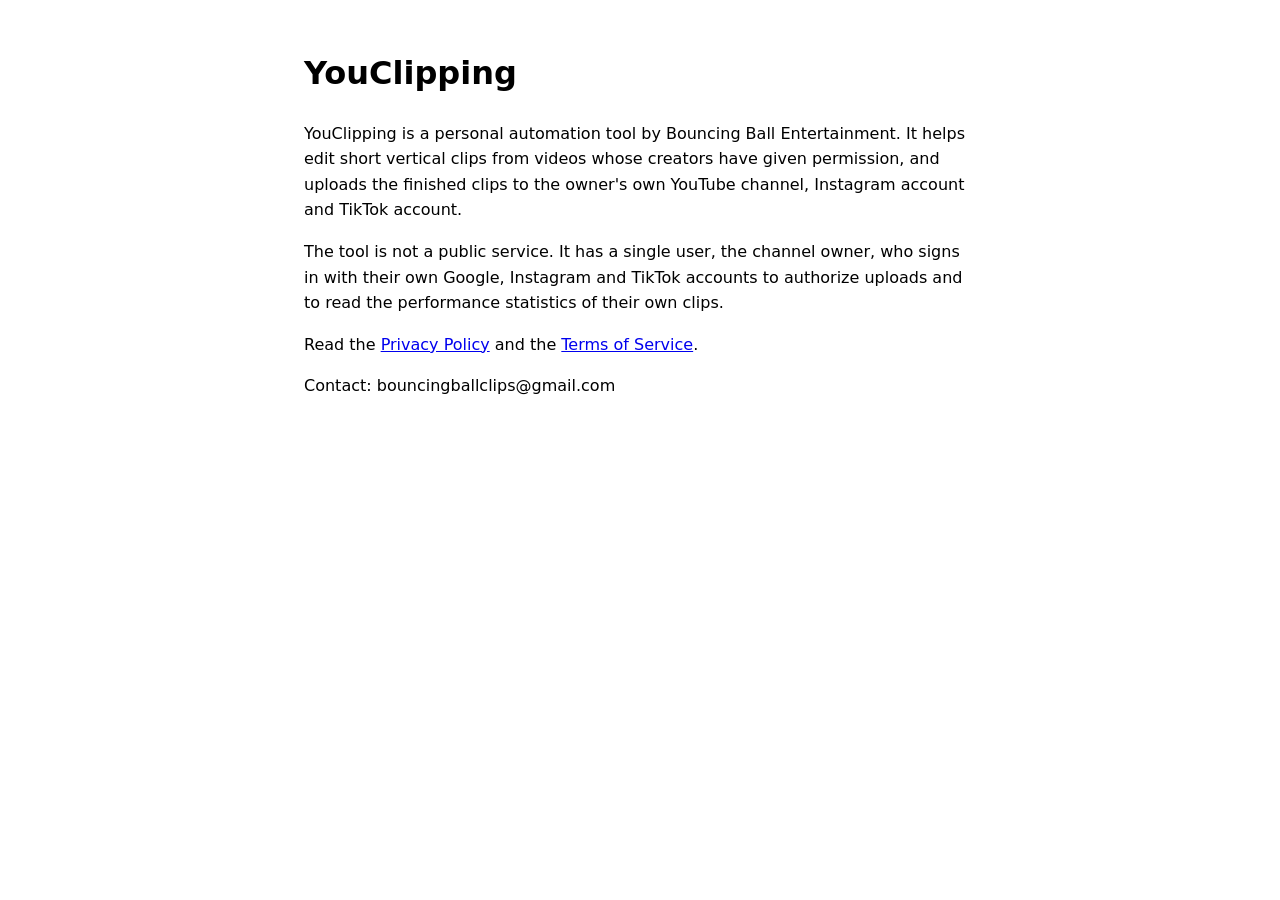
==== commit 9322c210: "Add TikTok and Instagram to policy, add Terms of Service" ====
--- a/index.html
+++ b/index.html
@@ -8,9 +8,9 @@
 </head>
 <body>
 <h1>YouClipping</h1>
-<p>YouClipping is a personal automation tool by Bouncing Ball Entertainment. It helps edit short vertical clips from videos whose creators have given permission, and uploads the finished clips to the owner's own YouTube channel.</p>
-<p>The tool is not a public service. It has a single user, the channel owner, who signs in with their own Google account to authorize uploads and to read the performance statistics of their own clips.</p>
-<p>Read the <a href="privacy.html">Privacy Policy</a>.</p>
+<p>YouClipping is a personal automation tool by Bouncing Ball Entertainment. It helps edit short vertical clips from videos whose creators have given permission, and uploads the finished clips to the owner's own YouTube channel, Instagram account and TikTok account.</p>
+<p>The tool is not a public service. It has a single user, the channel owner, who signs in with their own Google, Instagram and TikTok accounts to authorize uploads and to read the performance statistics of their own clips.</p>
+<p>Read the <a href="privacy.html">Privacy Policy</a> and the <a href="terms.html">Terms of Service</a>.</p>
 <p>Contact: bouncingballclips@gmail.com</p>
 </body>
 </html>
